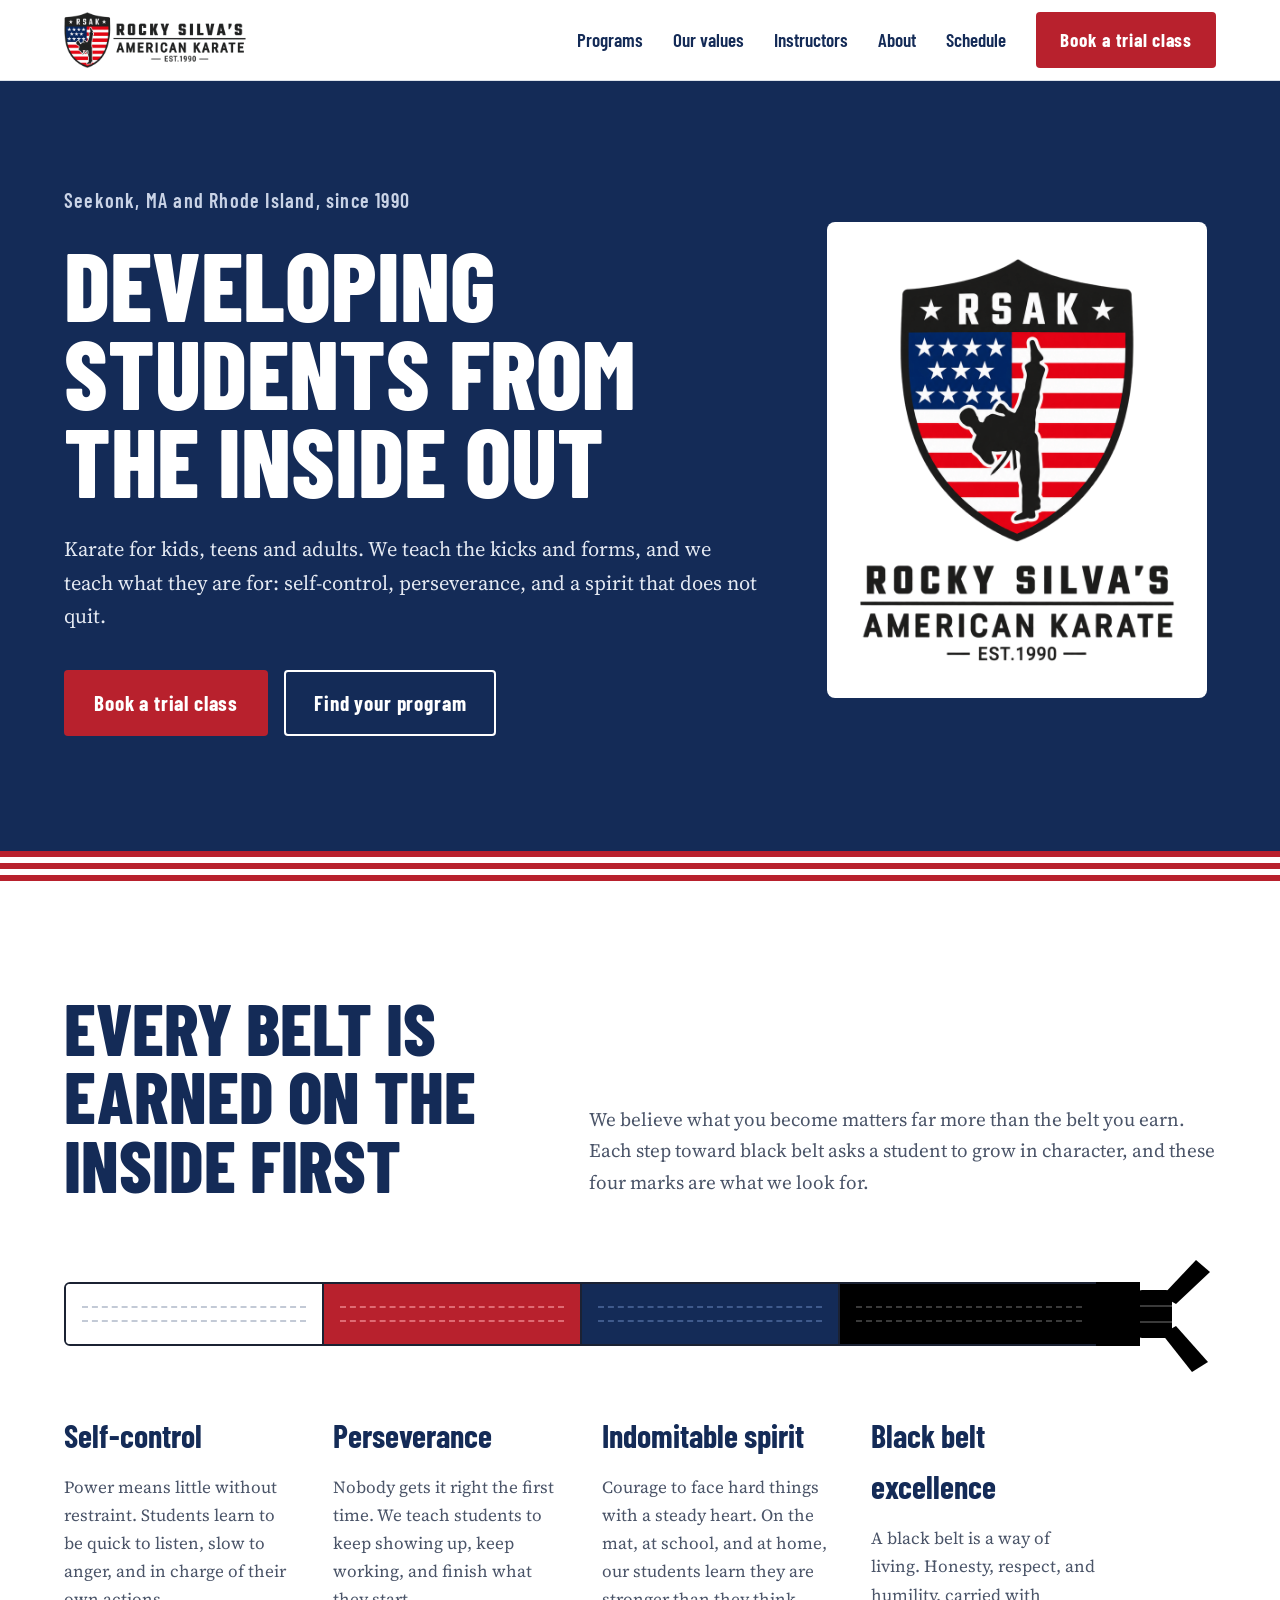
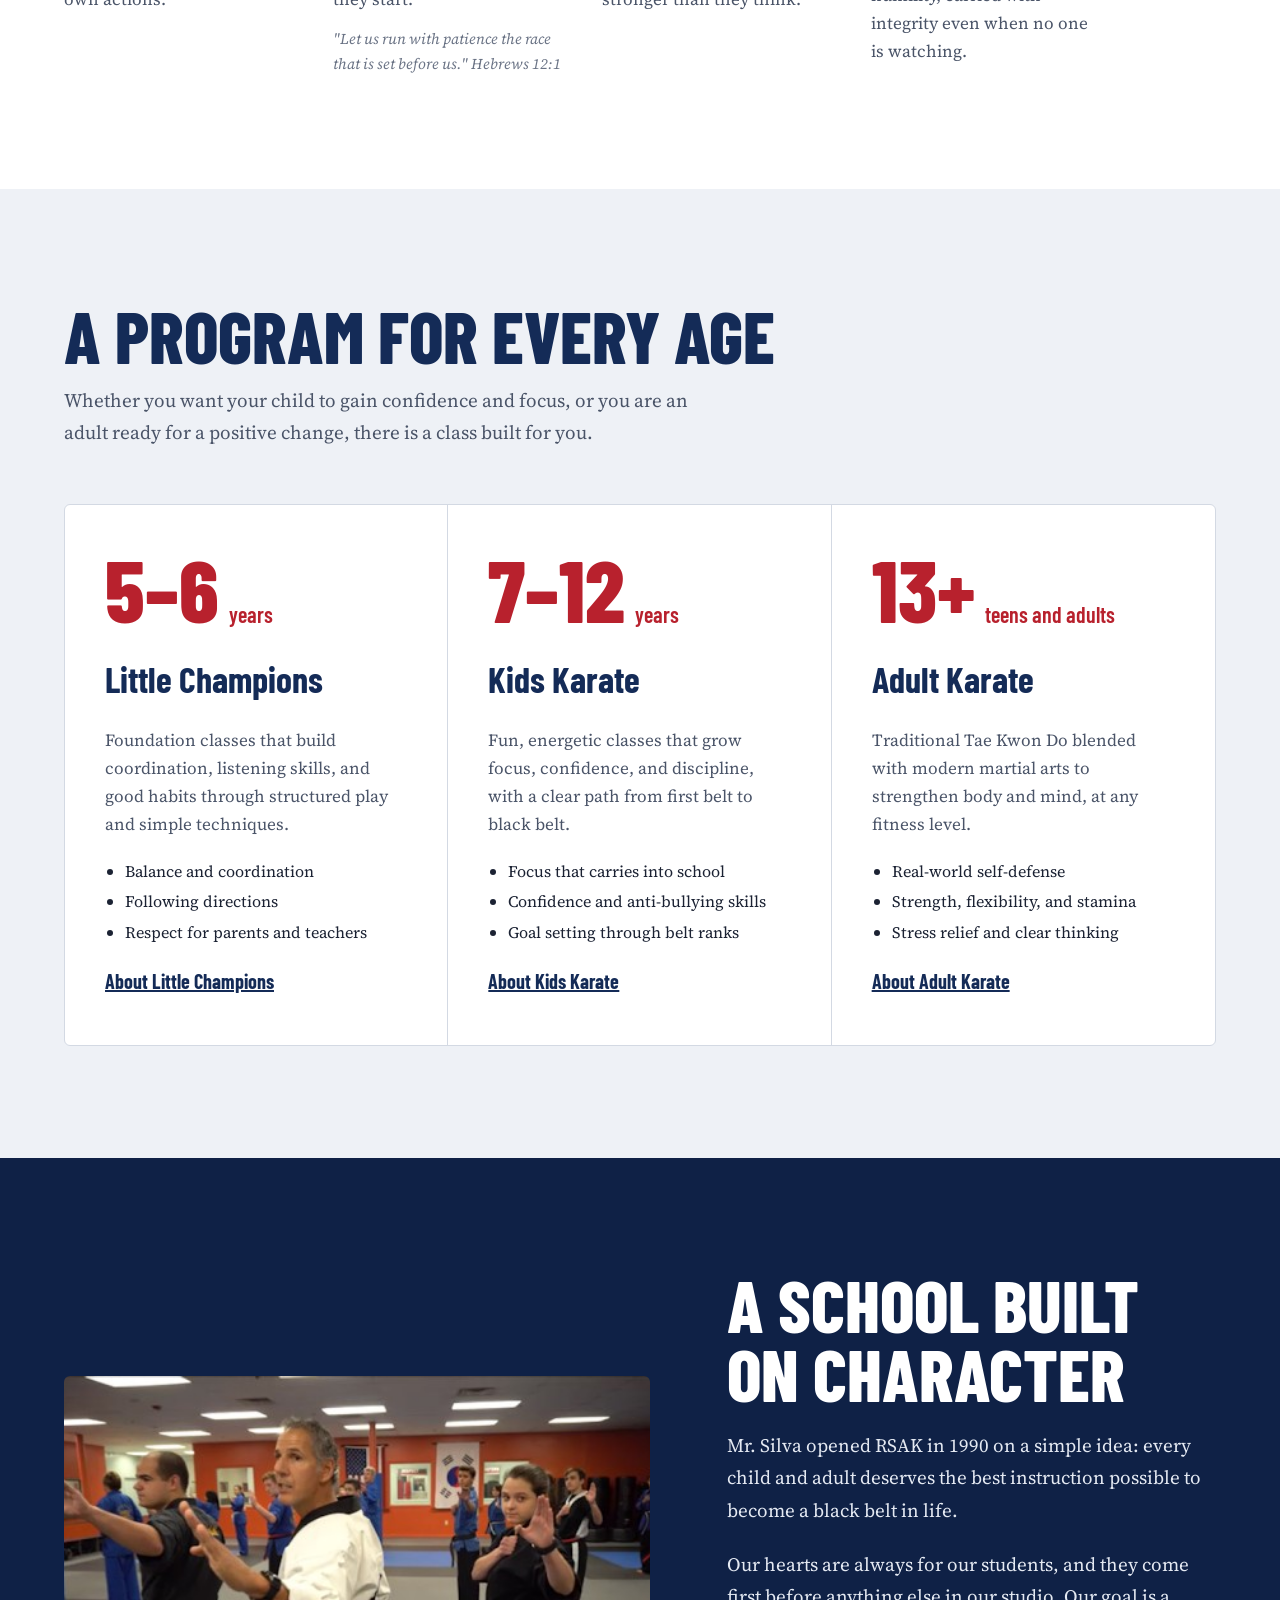
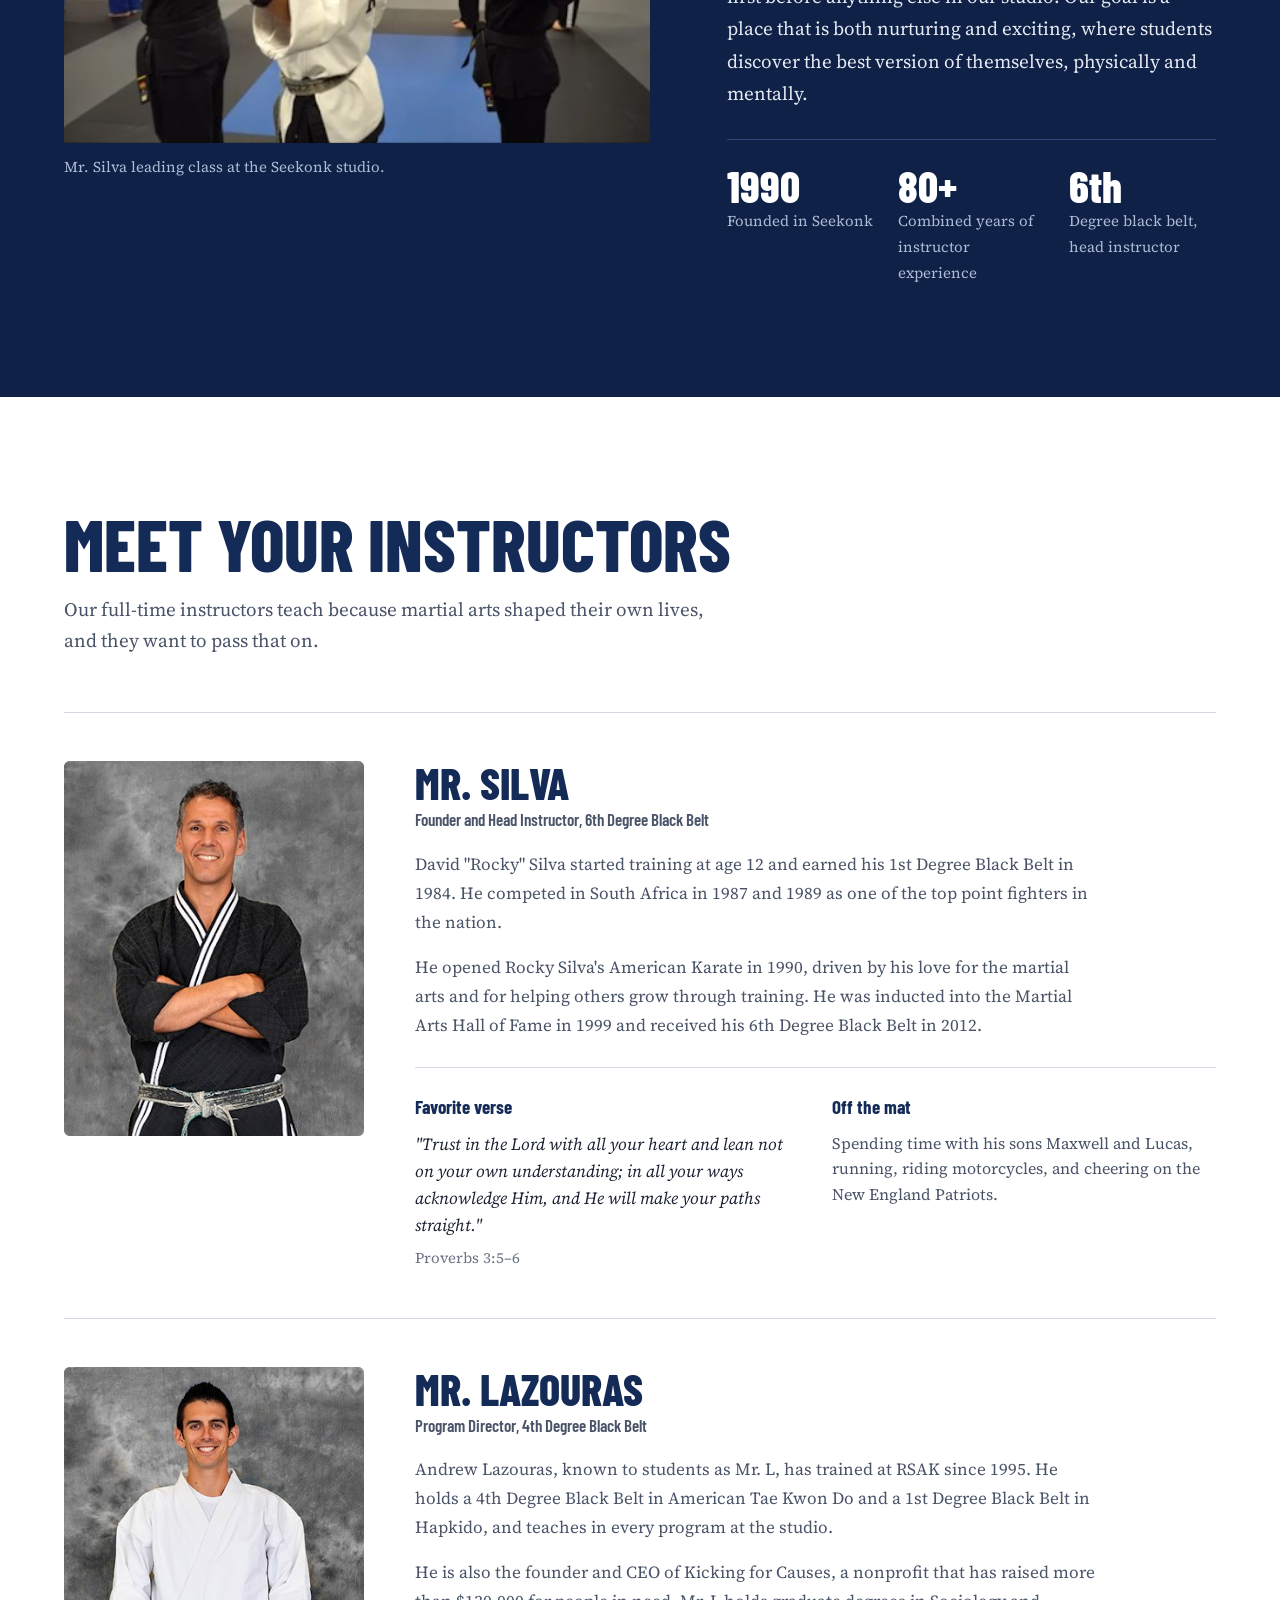
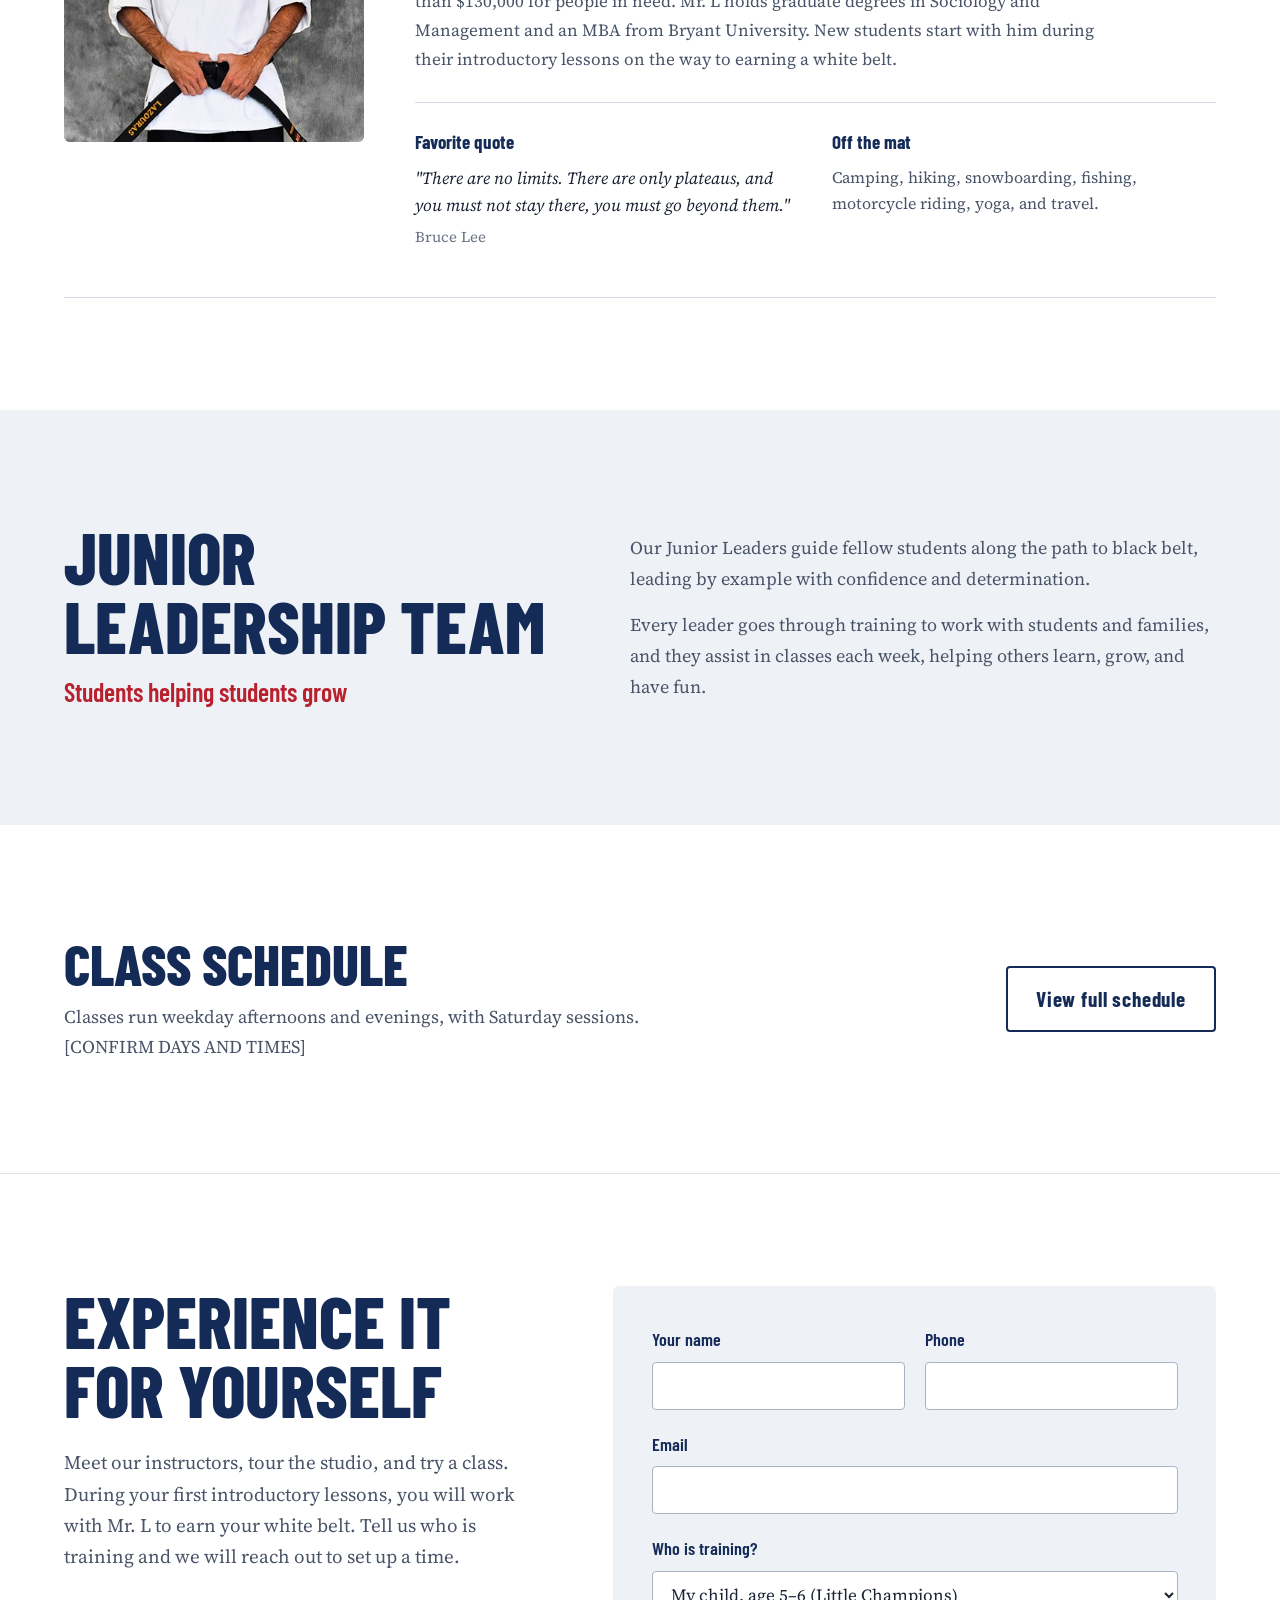
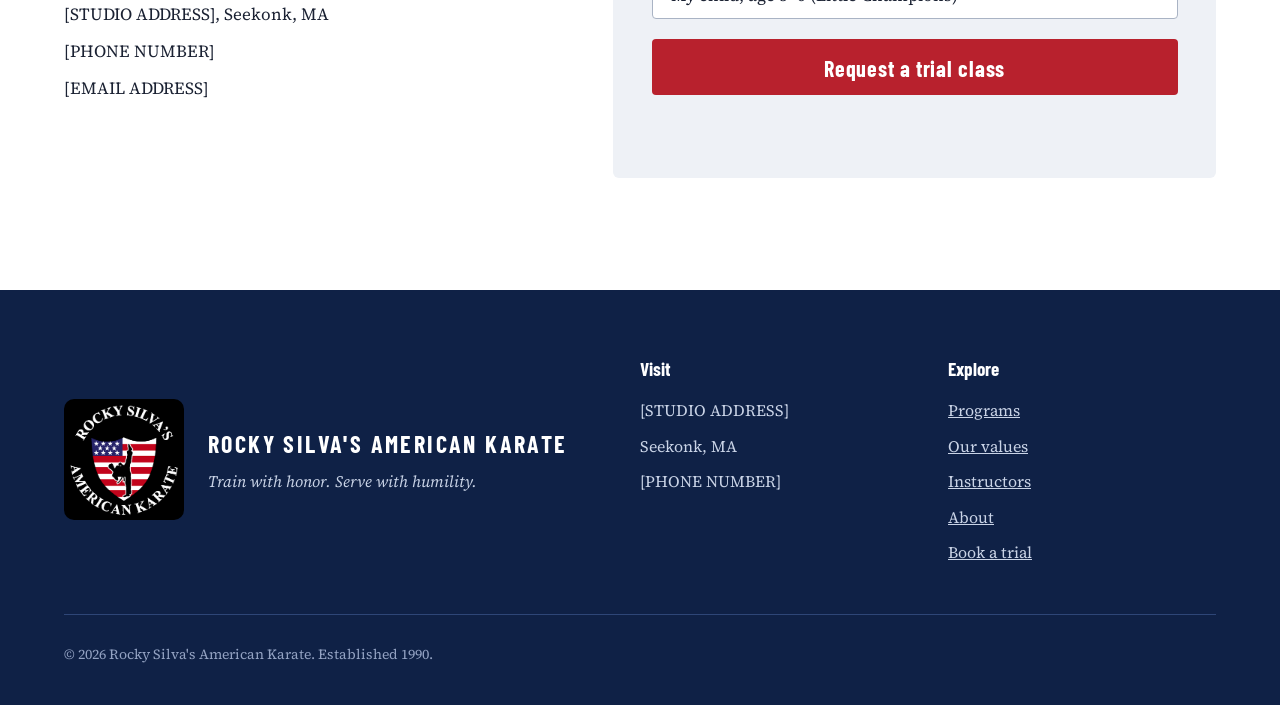
==== index.html @ 9f8f19c0 "Rename index (71).html to index.html" ====
<!doctype html>
<html lang="en">
<head>
  <meta charset="utf-8">
  <meta name="viewport" content="width=device-width, initial-scale=1">
  <title>Rocky Silva's American Karate | Seekonk, MA</title>
  <meta name="description" content="Karate for kids, teens and adults in Seekonk, MA and Rhode Island since 1990. Building self-control, perseverance and indomitable spirit.">
  <link rel="icon" href="assets/favicon.png">
  <link rel="preconnect" href="https://fonts.googleapis.com">
  <link rel="preconnect" href="https://fonts.gstatic.com" crossorigin>
  <link href="https://fonts.googleapis.com/css2?family=Barlow+Condensed:wght@500;600;700;800&family=Source+Serif+4:ital,opsz,wght@0,8..60,400;0,8..60,600;1,8..60,400&display=swap" rel="stylesheet">
  <link rel="stylesheet" href="css/styles.css">
</head>
<body>

  <!-- ===== Header (copy this block onto every new page) ===== -->
  <header class="site-header">
    <div class="container">
      <a href="index.html" class="brand" aria-label="Rocky Silva's American Karate home">
        <img src="assets/logo-horizontal.png" alt="Rocky Silva's American Karate, established 1990">
      </a>
      <button class="nav-toggle" aria-label="Open menu" aria-expanded="false" aria-controls="site-nav">
        <svg width="28" height="28" viewBox="0 0 24 24" fill="none" stroke="currentColor" stroke-width="2" stroke-linecap="round"><path d="M3 6h18M3 12h18M3 18h18"/></svg>
      </button>
      <nav class="nav" id="site-nav">
        <a href="#programs">Programs</a>
        <a href="#values">Our values</a>
        <a href="#instructors">Instructors</a>
        <a href="#about">About</a>
        <a href="#schedule">Schedule</a>
        <a href="#trial" class="btn btn--red">Book a trial class</a>
      </nav>
    </div>
  </header>

  <main>

    <!-- ===== Hero ===== -->
    <section class="hero">
      <div class="container">
        <div>
          <p class="hero-kicker">Seekonk, MA and Rhode Island, since 1990</p>
          <h1>Developing students from the inside out</h1>
          <p class="lead">Karate for kids, teens and adults. We teach the kicks and forms, and we teach what they are for: self-control, perseverance, and a spirit that does not quit.</p>
          <div class="hero-actions">
            <a href="#trial" class="btn btn--red">Book a trial class</a>
            <a href="#programs" class="btn btn--outline-light">Find your program</a>
          </div>
        </div>
        <div class="hero-logo">
          <img src="assets/logo-stacked.png" alt="Rocky Silva's American Karate shield logo, established 1990">
        </div>
      </div>
      <div class="stripes" aria-hidden="true"><span></span><span></span><span></span><span></span><span></span></div>
    </section>

    <!-- ===== Values ===== -->
    <section id="values" class="section">
      <div class="container">
        <div class="split-head">
          <h2 class="headline">Every belt is earned on the inside first</h2>
          <p class="lead">We believe what you become matters far more than the belt you earn. Each step toward black belt asks a student to grow in character, and these four marks are what we look for.</p>
        </div>

        <div class="belt" aria-hidden="true">
          <div class="belt-band">
            <div class="belt-seg belt-seg--white"></div>
            <div class="belt-seg belt-seg--red"></div>
            <div class="belt-seg belt-seg--navy"></div>
            <div class="belt-seg belt-seg--black"></div>
          </div>
          <svg class="belt-knot" viewBox="0 0 120 120">
            <path d="M0 28 H44 V92 H0 Z" fill="#000"/>
            <rect x="40" y="36" width="36" height="48" rx="6" fill="#000"/>
            <path d="M66 80 L96 118 L112 108 L80 72 Z" fill="#000"/>
            <path d="M66 42 L100 6 L114 18 L80 50 Z" fill="#000"/>
            <path d="M44 52 H76 M44 68 H76" stroke="#3A3A3A" stroke-width="2"/>
          </svg>
        </div>

        <div class="values">
          <div class="value">
            <h3>Self-control</h3>
            <p>Power means little without restraint. Students learn to be quick to listen, slow to anger, and in charge of their own actions.</p>
          </div>
          <div class="value">
            <h3>Perseverance</h3>
            <p>Nobody gets it right the first time. We teach students to keep showing up, keep working, and finish what they start.</p>
            <p class="verse">"Let us run with patience the race that is set before us." Hebrews 12:1</p>
          </div>
          <div class="value">
            <h3>Indomitable spirit</h3>
            <p>Courage to face hard things with a steady heart. On the mat, at school, and at home, our students learn they are stronger than they think.</p>
          </div>
          <div class="value">
            <h3>Black belt excellence</h3>
            <p>A black belt is a way of living. Honesty, respect, and humility, carried with integrity even when no one is watching.</p>
          </div>
        </div>
      </div>
    </section>

    <!-- ===== Programs ===== -->
    <section id="programs" class="section section--mist">
      <div class="container">
        <div class="programs-head">
          <h2 class="headline">A program for every age</h2>
          <p class="lead">Whether you want your child to gain confidence and focus, or you are an adult ready for a positive change, there is a class built for you.</p>
        </div>

        <div class="programs">
          <article class="program">
            <div class="program-age"><strong>5–6</strong><span>years</span></div>
            <h3>Little Champions</h3>
            <p>Foundation classes that build coordination, listening skills, and good habits through structured play and simple techniques.</p>
            <ul>
              <li>Balance and coordination</li>
              <li>Following directions</li>
              <li>Respect for parents and teachers</li>
            </ul>
            <a href="#trial" class="more">About Little Champions</a>
          </article>

          <article class="program">
            <div class="program-age"><strong>7–12</strong><span>years</span></div>
            <h3>Kids Karate</h3>
            <p>Fun, energetic classes that grow focus, confidence, and discipline, with a clear path from first belt to black belt.</p>
            <ul>
              <li>Focus that carries into school</li>
              <li>Confidence and anti-bullying skills</li>
              <li>Goal setting through belt ranks</li>
            </ul>
            <a href="#trial" class="more">About Kids Karate</a>
          </article>

          <article class="program">
            <div class="program-age"><strong>13+</strong><span>teens and adults</span></div>
            <h3>Adult Karate</h3>
            <p>Traditional Tae Kwon Do blended with modern martial arts to strengthen body and mind, at any fitness level.</p>
            <ul>
              <li>Real-world self-defense</li>
              <li>Strength, flexibility, and stamina</li>
              <li>Stress relief and clear thinking</li>
            </ul>
            <a href="#trial" class="more">About Adult Karate</a>
          </article>
        </div>
      </div>
    </section>

    <!-- ===== About the school ===== -->
    <section id="about" class="section section--navy">
      <div class="container about">
        <figure class="about-photo" style="margin: 0">
          <img src="assets/class-training.jpg" alt="Mr. Silva leading students through a form on the training floor">
          <figcaption>Mr. Silva leading class at the Seekonk studio.</figcaption>
        </figure>
        <div class="about-copy">
          <h2 class="headline">A school built on character</h2>
          <p>Mr. Silva opened RSAK in 1990 on a simple idea: every child and adult deserves the best instruction possible to become a black belt in life.</p>
          <p>Our hearts are always for our students, and they come first before anything else in our studio. Our goal is a place that is both nurturing and exciting, where students discover the best version of themselves, physically and mentally.</p>
          <div class="facts">
            <div class="fact"><strong>1990</strong><span>Founded in Seekonk</span></div>
            <div class="fact"><strong>80+</strong><span>Combined years of instructor experience</span></div>
            <div class="fact"><strong>6th</strong><span>Degree black belt, head instructor</span></div>
          </div>
        </div>
      </div>
    </section>

    <!-- ===== Instructors ===== -->
    <section id="instructors" class="section">
      <div class="container">
        <div class="instructors-head">
          <h2 class="headline">Meet your instructors</h2>
          <p class="lead">Our full-time instructors teach because martial arts shaped their own lives, and they want to pass that on.</p>
        </div>

        <article class="instructor">
          <div class="instructor-photo">
            <img src="assets/mr-silva.jpg" alt="Mr. Silva in a black uniform, arms crossed, smiling">
          </div>
          <div class="instructor-bio">
            <h3 class="instructor-name">Mr. Silva</h3>
            <p class="instructor-role">Founder and Head Instructor, 6th Degree Black Belt</p>
            <p>David "Rocky" Silva started training at age 12 and earned his 1st Degree Black Belt in 1984. He competed in South Africa in 1987 and 1989 as one of the top point fighters in the nation.</p>
            <p>He opened Rocky Silva's American Karate in 1990, driven by his love for the martial arts and for helping others grow through training. He was inducted into the Martial Arts Hall of Fame in 1999 and received his 6th Degree Black Belt in 2012.</p>
            <div class="instructor-extra">
              <div>
                <h4>Favorite verse</h4>
                <blockquote>"Trust in the Lord with all your heart and lean not on your own understanding; in all your ways acknowledge Him, and He will make your paths straight."<cite>Proverbs 3:5–6</cite></blockquote>
              </div>
              <div>
                <h4>Off the mat</h4>
                <p>Spending time with his sons Maxwell and Lucas, running, riding motorcycles, and cheering on the New England Patriots.</p>
              </div>
            </div>
          </div>
        </article>

        <article class="instructor">
          <div class="instructor-photo">
            <img src="assets/mr-lazouras.jpg" alt="Mr. Lazouras in a white uniform holding his black belt, smiling">
          </div>
          <div class="instructor-bio">
            <h3 class="instructor-name">Mr. Lazouras</h3>
            <p class="instructor-role">Program Director, 4th Degree Black Belt</p>
            <p>Andrew Lazouras, known to students as Mr. L, has trained at RSAK since 1995. He holds a 4th Degree Black Belt in American Tae Kwon Do and a 1st Degree Black Belt in Hapkido, and teaches in every program at the studio.</p>
            <p>He is also the founder and CEO of Kicking for Causes, a nonprofit that has raised more than $130,000 for people in need. Mr. L holds graduate degrees in Sociology and Management and an MBA from Bryant University. New students start with him during their introductory lessons on the way to earning a white belt.</p>
            <div class="instructor-extra">
              <div>
                <h4>Favorite quote</h4>
                <blockquote>"There are no limits. There are only plateaus, and you must not stay there, you must go beyond them."<cite>Bruce Lee</cite></blockquote>
              </div>
              <div>
                <h4>Off the mat</h4>
                <p>Camping, hiking, snowboarding, fishing, motorcycle riding, yoga, and travel.</p>
              </div>
            </div>
          </div>
        </article>
      </div>
    </section>

    <!-- ===== Junior Leadership ===== -->
    <section class="section section--mist">
      <div class="container leaders">
        <div>
          <h2 class="headline">Junior Leadership Team</h2>
          <h3>Students helping students grow</h3>
        </div>
        <div>
          <p>Our Junior Leaders guide fellow students along the path to black belt, leading by example with confidence and determination.</p>
          <p style="margin-bottom: 0">Every leader goes through training to work with students and families, and they assist in classes each week, helping others learn, grow, and have fun.</p>
        </div>
      </div>
    </section>

    <!-- ===== Schedule strip ===== -->
    <section id="schedule" class="section section--bordered">
      <div class="container strip">
        <div>
          <h2 class="headline">Class schedule</h2>
          <p class="lead">Classes run weekday afternoons and evenings, with Saturday sessions. [CONFIRM DAYS AND TIMES]</p>
        </div>
        <a href="#schedule" class="btn btn--outline-dark">View full schedule</a>
      </div>
    </section>

    <!-- ===== Trial ===== -->
    <section id="trial" class="section">
      <div class="container trial">
        <div>
          <h2 class="headline">Experience it for yourself</h2>
          <p class="lead">Meet our instructors, tour the studio, and try a class. During your first introductory lessons, you will work with Mr. L to earn your white belt. Tell us who is training and we will reach out to set up a time.</p>
          <div class="contact-lines">
            <span>[STUDIO ADDRESS], Seekonk, MA</span>
            <span>[PHONE NUMBER]</span>
            <span>[EMAIL ADDRESS]</span>
          </div>
        </div>

        <form class="form" id="trial-form">
          <div class="field">
            <label for="t-name">Your name</label>
            <input id="t-name" name="name" type="text" autocomplete="name" required>
          </div>
          <div class="field">
            <label for="t-phone">Phone</label>
            <input id="t-phone" name="phone" type="tel" autocomplete="tel" required>
          </div>
          <div class="field field--full">
            <label for="t-email">Email</label>
            <input id="t-email" name="email" type="email" autocomplete="email" required>
          </div>
          <div class="field field--full">
            <label for="t-program">Who is training?</label>
            <select id="t-program" name="program">
              <option>My child, age 5–6 (Little Champions)</option>
              <option>My child, age 7–12 (Kids Karate)</option>
              <option>A teen or adult (Adult Karate)</option>
              <option>Our whole family</option>
            </select>
          </div>
          <button type="submit" class="btn btn--red">Request a trial class</button>
          <p class="form-note" id="form-note" role="status"></p>
        </form>
      </div>
    </section>

  </main>

  <!-- ===== Footer (copy this block onto every new page) ===== -->
  <footer class="site-footer">
    <div class="container">
      <div class="footer-top">
        <div class="footer-brand">
          <img src="assets/logo-round.png" alt="Rocky Silva's American Karate round logo">
          <div>
            <strong>ROCKY SILVA'S AMERICAN KARATE</strong>
            <em>Train with honor. Serve with humility.</em>
          </div>
        </div>
        <div class="footer-col">
          <h3>Visit</h3>
          <span>[STUDIO ADDRESS]</span>
          <span>Seekonk, MA</span>
          <span>[PHONE NUMBER]</span>
        </div>
        <div class="footer-col">
          <h3>Explore</h3>
          <a href="#programs">Programs</a>
          <a href="#values">Our values</a>
          <a href="#instructors">Instructors</a>
          <a href="#about">About</a>
          <a href="#trial">Book a trial</a>
        </div>
      </div>
      <p class="copyright">© <span id="year">2026</span> Rocky Silva's American Karate. Established 1990.</p>
    </div>
  </footer>

  <script src="js/main.js"></script>
</body>
</html>
---- css/styles.css ----
/* ===========================================
   Rocky Silva's American Karate - shared styles
   Every page links this file.
   =========================================== */

:root {
  --navy: #142B57;
  --navy-deep: #0F2146;
  --navy-line: #2E4677;
  --red: #B8212D;
  --red-dark: #971A24;
  --white: #FFFFFF;
  --mist: #EEF1F6;
  --ink: #1B2233;
  --slate: #4A5468;
  --muted: #6A7385;
  --soft: #C9D3E6;
  --border: #D3D9E3;

  --font-display: "Barlow Condensed", "Arial Narrow", sans-serif;
  --font-body: "Source Serif 4", Georgia, serif;

  --pad-x: clamp(20px, 5vw, 72px);
  --section-y: clamp(64px, 9vw, 112px);
  --max: 1320px;
}

* { box-sizing: border-box; }

html { scroll-behavior: smooth; scroll-padding-top: 90px; }
@media (prefers-reduced-motion: reduce) { html { scroll-behavior: auto; } }

body {
  margin: 0;
  font-family: var(--font-body);
  color: var(--ink);
  background: var(--white);
  line-height: 1.6;
}

img { max-width: 100%; display: block; }
a { color: var(--navy); }
a:hover { color: var(--red); }
:focus-visible { outline: 3px solid var(--red); outline-offset: 3px; }

.container { max-width: var(--max); margin: 0 auto; padding: 0 var(--pad-x); }
.section { padding: var(--section-y) 0; }
.section--mist { background: var(--mist); }
.section--navy { background: var(--navy-deep); color: var(--white); }
.section--bordered { border-bottom: 1px solid #DDE2EA; }

/* ---------- Type ---------- */
h1, h2, h3 { font-family: var(--font-display); margin: 0; }

.headline {
  font-weight: 800;
  font-size: clamp(44px, 6vw, 72px);
  line-height: 0.95;
  text-transform: uppercase;
  color: var(--navy);
}
.section--navy .headline { color: var(--white); }

.lead { font-size: clamp(17px, 1.5vw, 19px); line-height: 1.65; color: var(--slate); margin: 0; max-width: 34em; }
.section--navy .lead { color: #E4E9F2; }

/* ---------- Buttons ---------- */
.btn {
  display: inline-block;
  font-family: var(--font-display);
  font-size: 21px;
  font-weight: 700;
  letter-spacing: 0.04em;
  text-decoration: none;
  padding: 14px 28px;
  border-radius: 4px;
  border: 2px solid transparent;
  cursor: pointer;
  text-align: center;
}
.btn--red { background: var(--red); color: var(--white); }
.btn--red:hover { background: var(--red-dark); color: var(--white); }
.btn--outline-light { border-color: var(--white); color: var(--white); }
.btn--outline-light:hover { background: var(--white); color: var(--navy); }
.btn--outline-dark { border-color: var(--navy); color: var(--navy); }
.btn--outline-dark:hover { background: var(--navy); color: var(--white); }

/* ---------- Header / nav ---------- */
.site-header {
  position: sticky;
  top: 0;
  z-index: 50;
  background: var(--white);
  border-bottom: 1px solid #DDE2EA;
}
.site-header .container {
  display: flex;
  align-items: center;
  justify-content: space-between;
  padding-top: 12px;
  padding-bottom: 12px;
}
.brand { display: block; }
.brand img { height: 56px; width: auto; }

.nav { display: flex; align-items: center; gap: 30px; }
.nav a:not(.btn) {
  font-family: var(--font-display);
  font-size: 19px;
  font-weight: 600;
  text-decoration: none;
  color: var(--navy);
}
.nav a:not(.btn):hover { color: var(--red); }
.nav a[aria-current="page"] { color: var(--red); }
.nav .btn { font-size: 19px; padding: 11px 22px; }

.nav-toggle {
  display: none;
  background: none;
  border: 0;
  width: 48px;
  height: 48px;
  cursor: pointer;
  color: var(--navy);
}

@media (max-width: 1000px) {
  .brand img { height: 46px; }
  .nav-toggle { display: inline-flex; align-items: center; justify-content: center; }
  .nav {
    display: none;
    position: absolute;
    top: 100%;
    left: 0;
    right: 0;
    flex-direction: column;
    align-items: stretch;
    gap: 0;
    background: var(--white);
    border-bottom: 1px solid #DDE2EA;
    padding: 8px var(--pad-x) 20px;
  }
  .nav.is-open { display: flex; }
  .nav a:not(.btn) { padding: 12px 0; border-bottom: 1px solid var(--mist); }
  .nav .btn { margin-top: 14px; }
}

/* ---------- Hero ---------- */
.hero { background: var(--navy); color: var(--white); }
.hero .container {
  display: grid;
  grid-template-columns: 7fr 4fr;
  gap: 56px;
  align-items: center;
  padding-top: clamp(64px, 8vw, 104px);
  padding-bottom: clamp(72px, 9vw, 120px);
}
.hero-kicker {
  margin: 0 0 24px;
  font-family: var(--font-display);
  font-size: 20px;
  font-weight: 600;
  letter-spacing: 0.06em;
  color: var(--soft);
}
.hero h1 {
  font-weight: 800;
  font-size: clamp(56px, 7.5vw, 104px);
  line-height: 0.92;
  text-transform: uppercase;
  margin-bottom: 28px;
}
.hero .lead { color: #E4E9F2; font-size: clamp(18px, 1.6vw, 21px); }
.hero-actions { display: flex; flex-wrap: wrap; gap: 16px; margin-top: 36px; }

.hero-logo {
  background: var(--white);
  border-radius: 8px;
  padding: 36px 32px;
  justify-self: center;
  width: min(380px, 100%);
}

.stripes { display: flex; flex-direction: column; }
.stripes span { height: 6px; background: var(--red); }
.stripes span:nth-child(even) { background: var(--white); }

@media (max-width: 900px) {
  .hero .container { grid-template-columns: 1fr; }
  .hero-logo { order: -1; width: 220px; padding: 20px; }
}

/* ---------- Values / belt ---------- */
.split-head {
  display: flex;
  justify-content: space-between;
  align-items: flex-end;
  gap: 48px;
  margin-bottom: 56px;
}
.split-head .headline { max-width: 9em; }
@media (max-width: 900px) { .split-head { flex-direction: column; align-items: flex-start; gap: 20px; } }

.belt { display: flex; align-items: center; }
.belt-band {
  flex: 1;
  display: grid;
  grid-template-columns: repeat(4, 1fr);
  height: 64px;
  border: 2px solid var(--ink);
  border-radius: 6px 0 0 6px;
  overflow: hidden;
}
.belt-seg {
  display: flex;
  flex-direction: column;
  justify-content: center;
  gap: 12px;
  padding: 0 16px;
  border-right: 2px solid var(--ink);
}
.belt-seg:last-child { border-right: 0; }
.belt-seg::before, .belt-seg::after { content: ""; border-top: 2px dashed var(--stitch); }
.belt-seg--white { background: var(--white); --stitch: #C3CAD6; }
.belt-seg--red { background: var(--red); --stitch: #DE6B73; }
.belt-seg--navy { background: var(--navy); --stitch: #3F5A8C; }
.belt-seg--black { background: #000; --stitch: #3A3A3A; }
.belt-knot { width: 120px; height: 120px; flex-shrink: 0; margin-left: -4px; }

.values {
  display: grid;
  grid-template-columns: repeat(4, 1fr);
  gap: 40px;
  padding-right: 116px;
  margin-top: 36px;
}
.value h3 { font-weight: 700; font-size: 32px; color: var(--navy); margin-bottom: 12px; }
.value p { margin: 0; font-size: 17px; line-height: 1.65; color: var(--slate); }
.value .verse { margin-top: 14px; font-size: 15px; font-style: italic; color: var(--muted); }

@media (max-width: 900px) {
  .belt { display: none; }
  .values { grid-template-columns: 1fr 1fr; padding-right: 0; margin-top: 0; }
  .value { padding-top: 16px; border-top: 8px solid var(--belt); }
  .value:nth-child(1) { --belt: #C3CAD6; }
  .value:nth-child(2) { --belt: var(--red); }
  .value:nth-child(3) { --belt: var(--navy); }
  .value:nth-child(4) { --belt: #000; }
}
@media (max-width: 560px) { .values { grid-template-columns: 1fr; } }

/* ---------- Programs ---------- */
.programs-head .lead { margin: 16px 0 56px; }
.programs {
  display: grid;
  grid-template-columns: repeat(3, 1fr);
  background: var(--white);
  border: 1px solid var(--border);
  border-radius: 6px;
}
.program {
  display: flex;
  flex-direction: column;
  gap: 18px;
  padding: 44px 40px 48px;
  border-right: 1px solid var(--border);
}
.program:last-child { border-right: 0; }
.program-age {
  display: flex;
  align-items: baseline;
  gap: 10px;
  color: var(--red);
  font-family: var(--font-display);
}
.program-age strong { font-size: 88px; font-weight: 800; line-height: 0.9; }
.program-age span { font-size: 22px; font-weight: 600; }
.program h3 { font-weight: 700; font-size: 36px; color: var(--navy); }
.program p { margin: 0; font-size: 17px; line-height: 1.65; color: var(--slate); }
.program ul { margin: 0; padding-left: 20px; font-size: 16px; line-height: 1.9; }
.program .more { margin-top: auto; font-family: var(--font-display); font-size: 20px; font-weight: 700; }

@media (max-width: 900px) {
  .programs { grid-template-columns: 1fr; }
  .program { border-right: 0; border-bottom: 1px solid var(--border); padding: 36px 28px; }
  .program:last-child { border-bottom: 0; }
}

/* ---------- About (school) ---------- */
.about { display: grid; grid-template-columns: 6fr 5fr; gap: clamp(32px, 6vw, 88px); align-items: center; }
.about-photo { border-radius: 6px; overflow: hidden; }
.about-photo img { width: 100%; aspect-ratio: 16 / 10; object-fit: cover; }
.about-photo figcaption { font-size: 15px; color: #AEBBD6; padding-top: 12px; }
.about-copy { display: flex; flex-direction: column; gap: 22px; }
.about-copy p { margin: 0; font-size: 19px; line-height: 1.7; color: #E4E9F2; }

.facts {
  display: grid;
  grid-template-columns: repeat(3, 1fr);
  gap: 24px;
  border-top: 1px solid var(--navy-line);
  padding-top: 24px;
  margin-top: 8px;
}
.fact strong { display: block; font-family: var(--font-display); font-size: 44px; font-weight: 800; line-height: 1; color: var(--white); }
.fact span { font-size: 15px; color: #AEBBD6; }

@media (max-width: 900px) { .about { grid-template-columns: 1fr; } }

/* ---------- Instructors ---------- */
.instructors-head { margin-bottom: 56px; }
.instructors-head .lead { margin-top: 16px; }

.instructor {
  display: grid;
  grid-template-columns: 300px 1fr;
  gap: clamp(28px, 4vw, 56px);
  align-items: start;
  padding: 48px 0;
  border-top: 1px solid var(--border);
}
.instructor:last-child { border-bottom: 1px solid var(--border); }
.instructor-photo { border-radius: 6px; overflow: hidden; background: #8A8F98; }
.instructor-photo img { width: 100%; aspect-ratio: 4 / 5; object-fit: cover; object-position: top; }

.instructor-name { font-size: 44px; font-weight: 800; text-transform: uppercase; color: var(--navy); line-height: 1; }
.instructor-role { margin: 8px 0 20px; font-family: var(--font-display); font-size: 22px; font-weight: 600; color: var(--red); }
.instructor-bio p { margin: 0 0 16px; font-size: 17px; line-height: 1.7; color: var(--slate); max-width: 40em; }

.instructor-extra {
  display: grid;
  grid-template-columns: 1fr 1fr;
  gap: 32px;
  margin-top: 28px;
  padding-top: 24px;
  border-top: 1px solid var(--border);
}
.instructor-extra h4 { margin: 0 0 8px; font-family: var(--font-display); font-size: 19px; font-weight: 700; color: var(--navy); }
.instructor-extra blockquote { margin: 0; font-size: 17px; line-height: 1.6; font-style: italic; color: var(--ink); }
.instructor-extra cite { display: block; margin-top: 6px; font-size: 15px; font-style: normal; color: var(--muted); }
.instructor-extra p { margin: 0; font-size: 16px; line-height: 1.6; color: var(--slate); }

@media (max-width: 900px) {
  .instructor { grid-template-columns: 1fr; }
  .instructor-photo { max-width: 300px; }
  .instructor-extra { grid-template-columns: 1fr; }
}

/* ---------- Junior leadership band ---------- */
.leaders {
  display: grid;
  grid-template-columns: 5fr 6fr;
  gap: clamp(32px, 6vw, 88px);
  align-items: center;
}
.leaders h3 { margin-top: 12px; font-size: 26px; font-weight: 600; color: var(--red); }
.leaders p { margin: 0 0 16px; font-size: 18px; line-height: 1.7; color: var(--slate); }
@media (max-width: 900px) { .leaders { grid-template-columns: 1fr; } }

/* ---------- Schedule strip ---------- */
.strip { display: flex; justify-content: space-between; align-items: center; gap: 32px; flex-wrap: wrap; }
.strip .headline { font-size: clamp(40px, 5vw, 56px); margin-bottom: 12px; }
.strip .lead { font-size: 18px; }

/* ---------- Trial form ---------- */
.trial { display: grid; grid-template-columns: 5fr 6fr; gap: clamp(32px, 6vw, 96px); align-items: start; }
.trial .lead { margin: 24px 0 28px; }
.contact-lines { display: flex; flex-direction: column; gap: 10px; font-size: 17px; }

.form {
  display: grid;
  grid-template-columns: 1fr 1fr;
  gap: 20px;
  padding: clamp(24px, 3vw, 40px);
  background: var(--mist);
  border-radius: 6px;
}
.field { display: flex; flex-direction: column; gap: 8px; }
.field--full { grid-column: 1 / -1; }
.field label { font-family: var(--font-display); font-size: 18px; font-weight: 600; color: var(--navy); }
.field input,
.field select {
  height: 48px;
  padding: 0 14px;
  border: 1px solid #A9B3C4;
  border-radius: 4px;
  font-size: 17px;
  font-family: var(--font-body);
  background: var(--white);
  color: var(--ink);
}
.form .btn { grid-column: 1 / -1; height: 56px; font-size: 22px; }
.form-note { grid-column: 1 / -1; margin: 0; font-size: 16px; color: var(--navy); min-height: 1.5em; }

@media (max-width: 900px) { .trial { grid-template-columns: 1fr; } }
@media (max-width: 560px) { .form { grid-template-columns: 1fr; } }

/* ---------- Footer ---------- */
.site-footer { background: var(--navy-deep); color: var(--soft); padding: 64px 0 40px; }
.footer-top {
  display: grid;
  grid-template-columns: 2fr 1fr 1fr;
  gap: 40px;
  padding-bottom: 48px;
  border-bottom: 1px solid var(--navy-line);
}
.footer-brand { display: flex; align-items: center; gap: 24px; }
.footer-brand img { width: 120px; height: auto; border-radius: 10px; flex-shrink: 0; }
.footer-brand strong {
  display: block;
  font-family: var(--font-display);
  font-size: 24px;
  font-weight: 700;
  letter-spacing: 0.1em;
  color: var(--white);
  margin-bottom: 6px;
}
.footer-brand em { font-size: 16px; }
.footer-col { display: flex; flex-direction: column; gap: 10px; font-size: 16px; }
.footer-col h3 { font-size: 19px; font-weight: 700; color: var(--white); margin-bottom: 4px; }
.footer-col a { color: var(--soft); }
.footer-col a:hover { color: var(--white); }
.copyright { margin: 28px 0 0; font-size: 14px; color: #93A2C2; }

@media (max-width: 900px) { .footer-top { grid-template-columns: 1fr; } }
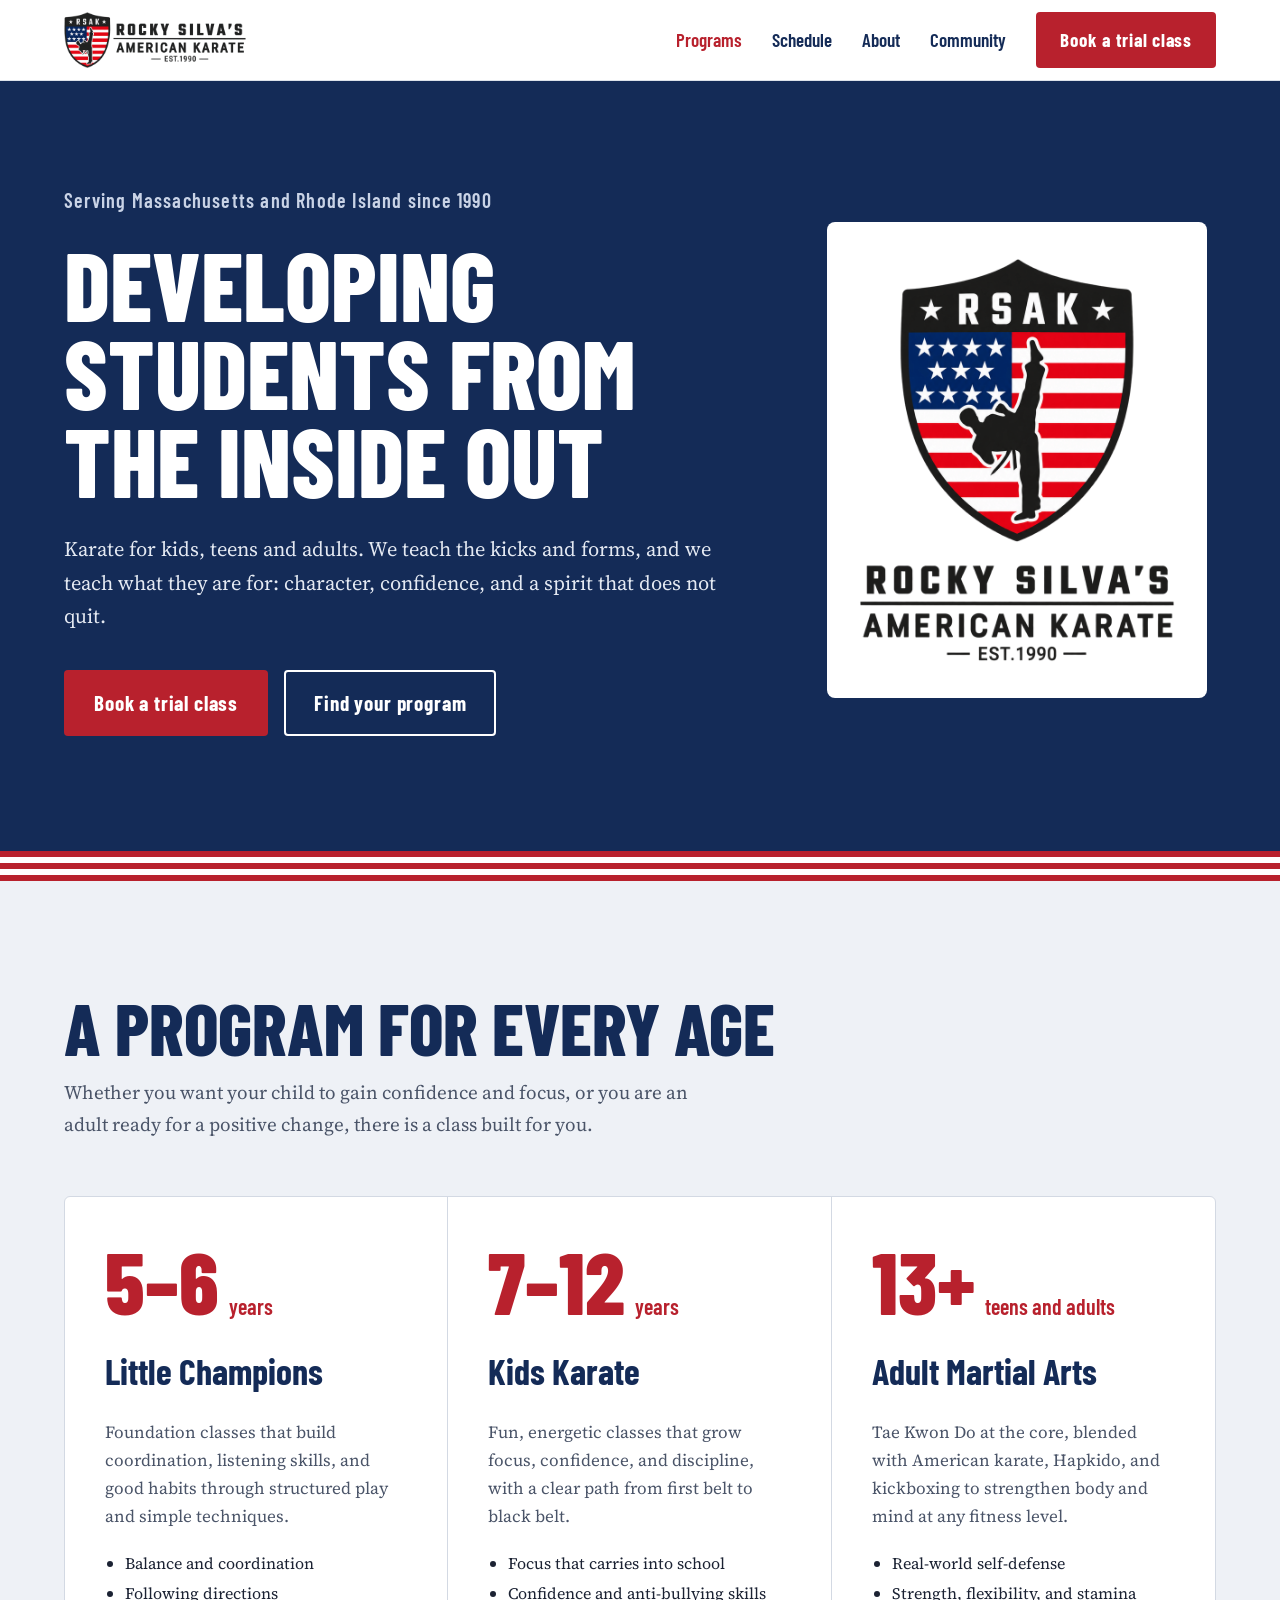
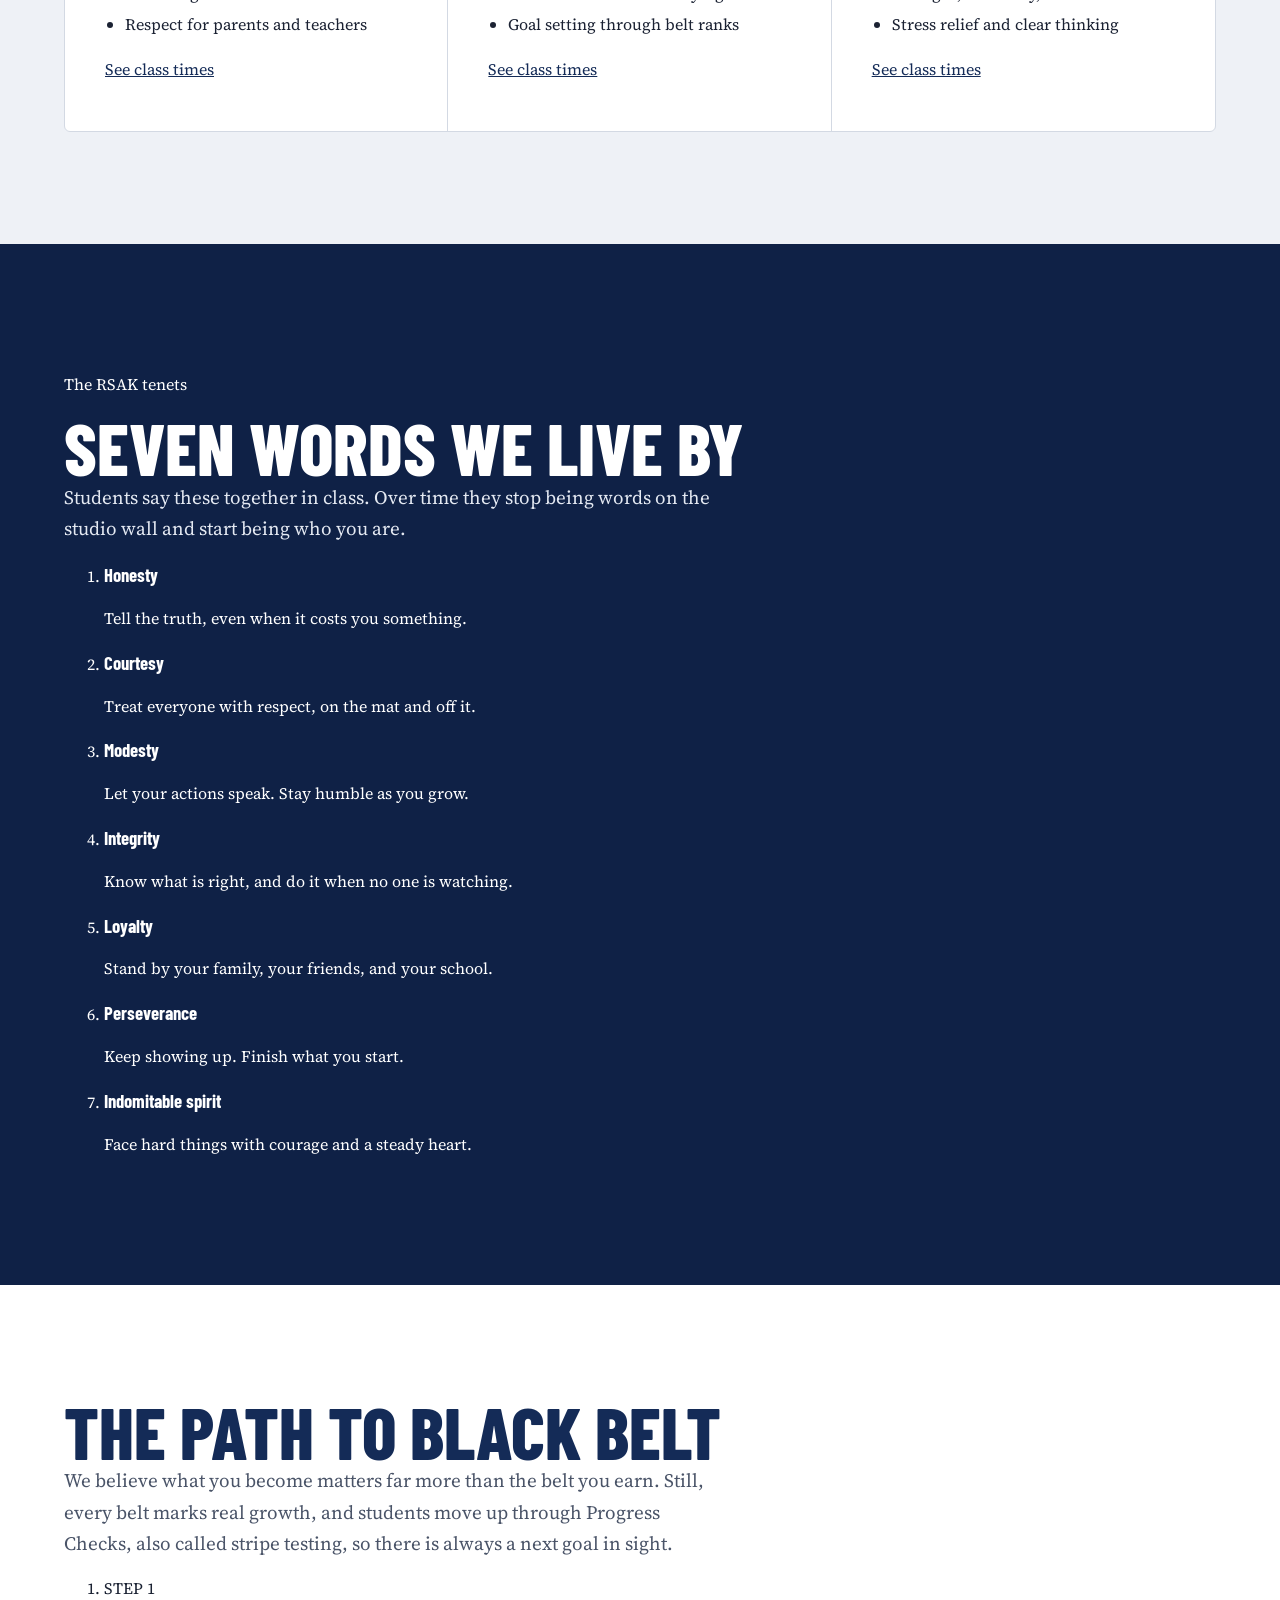
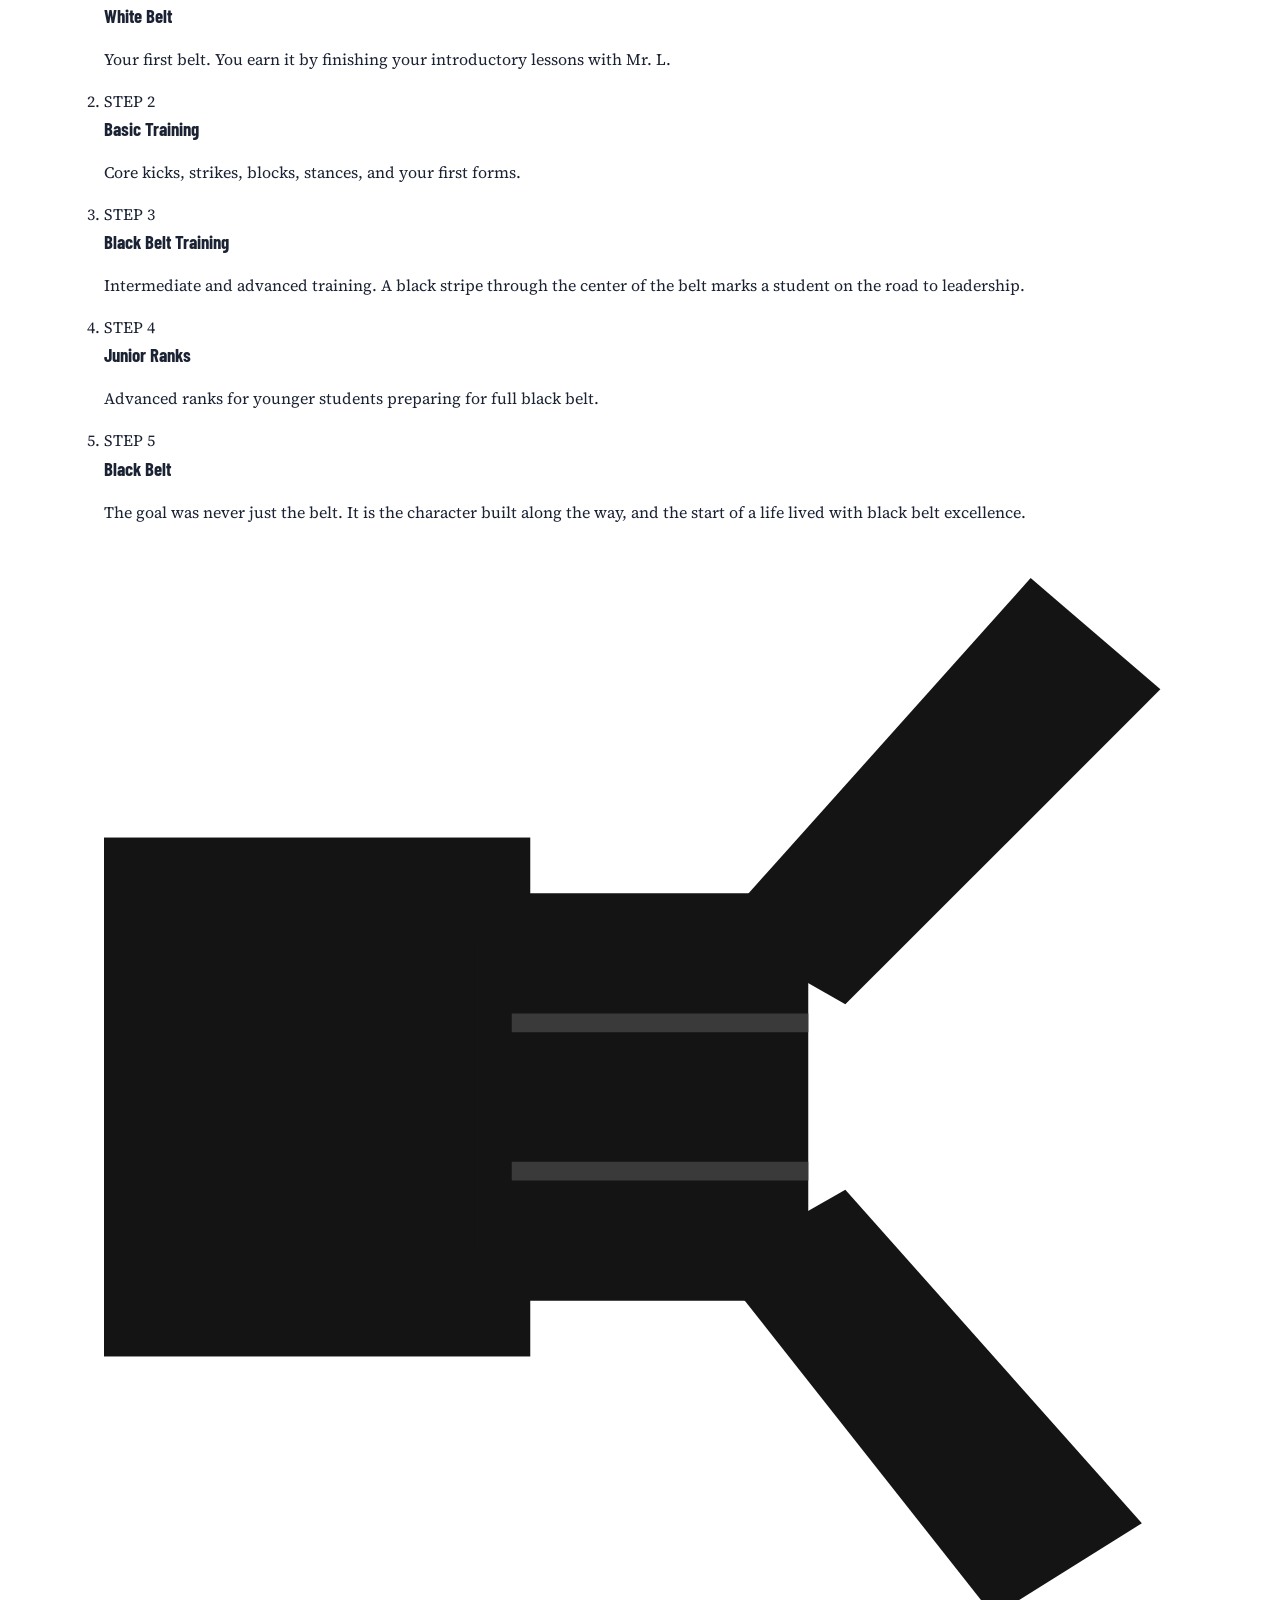
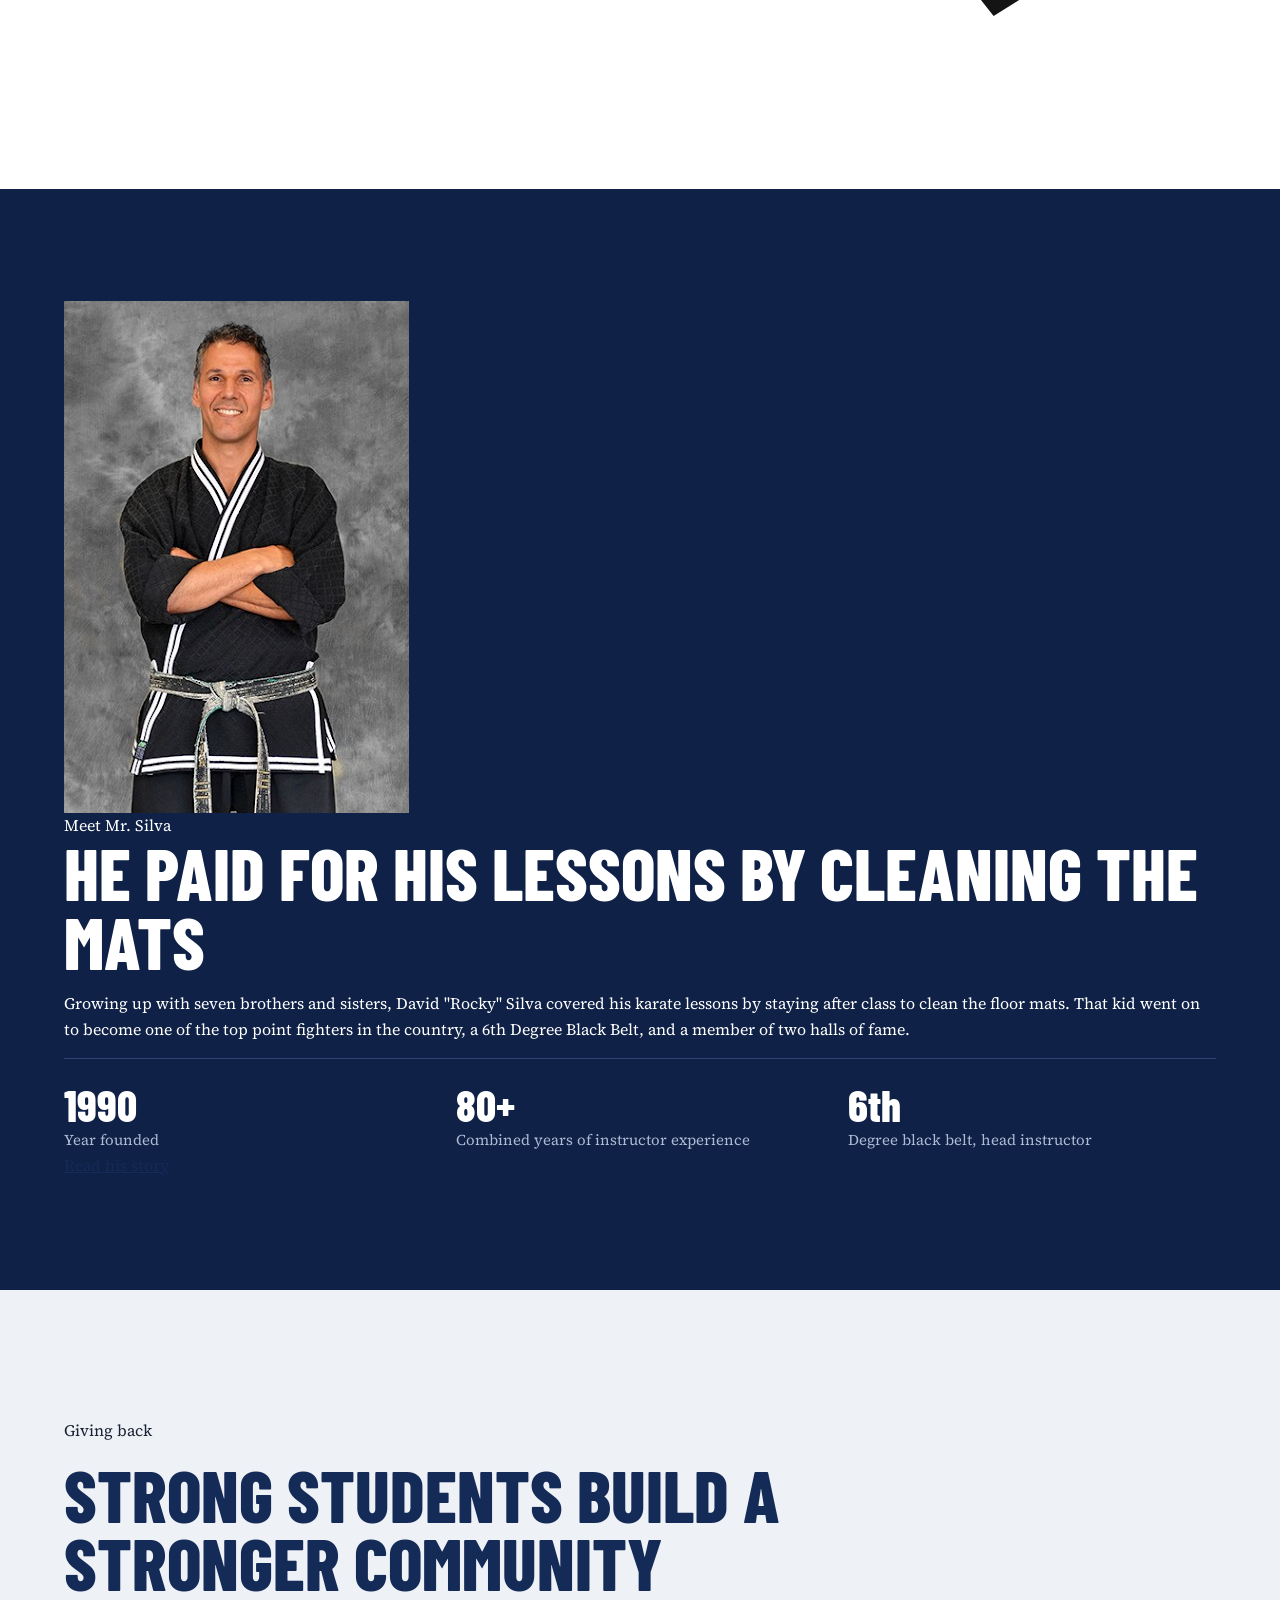
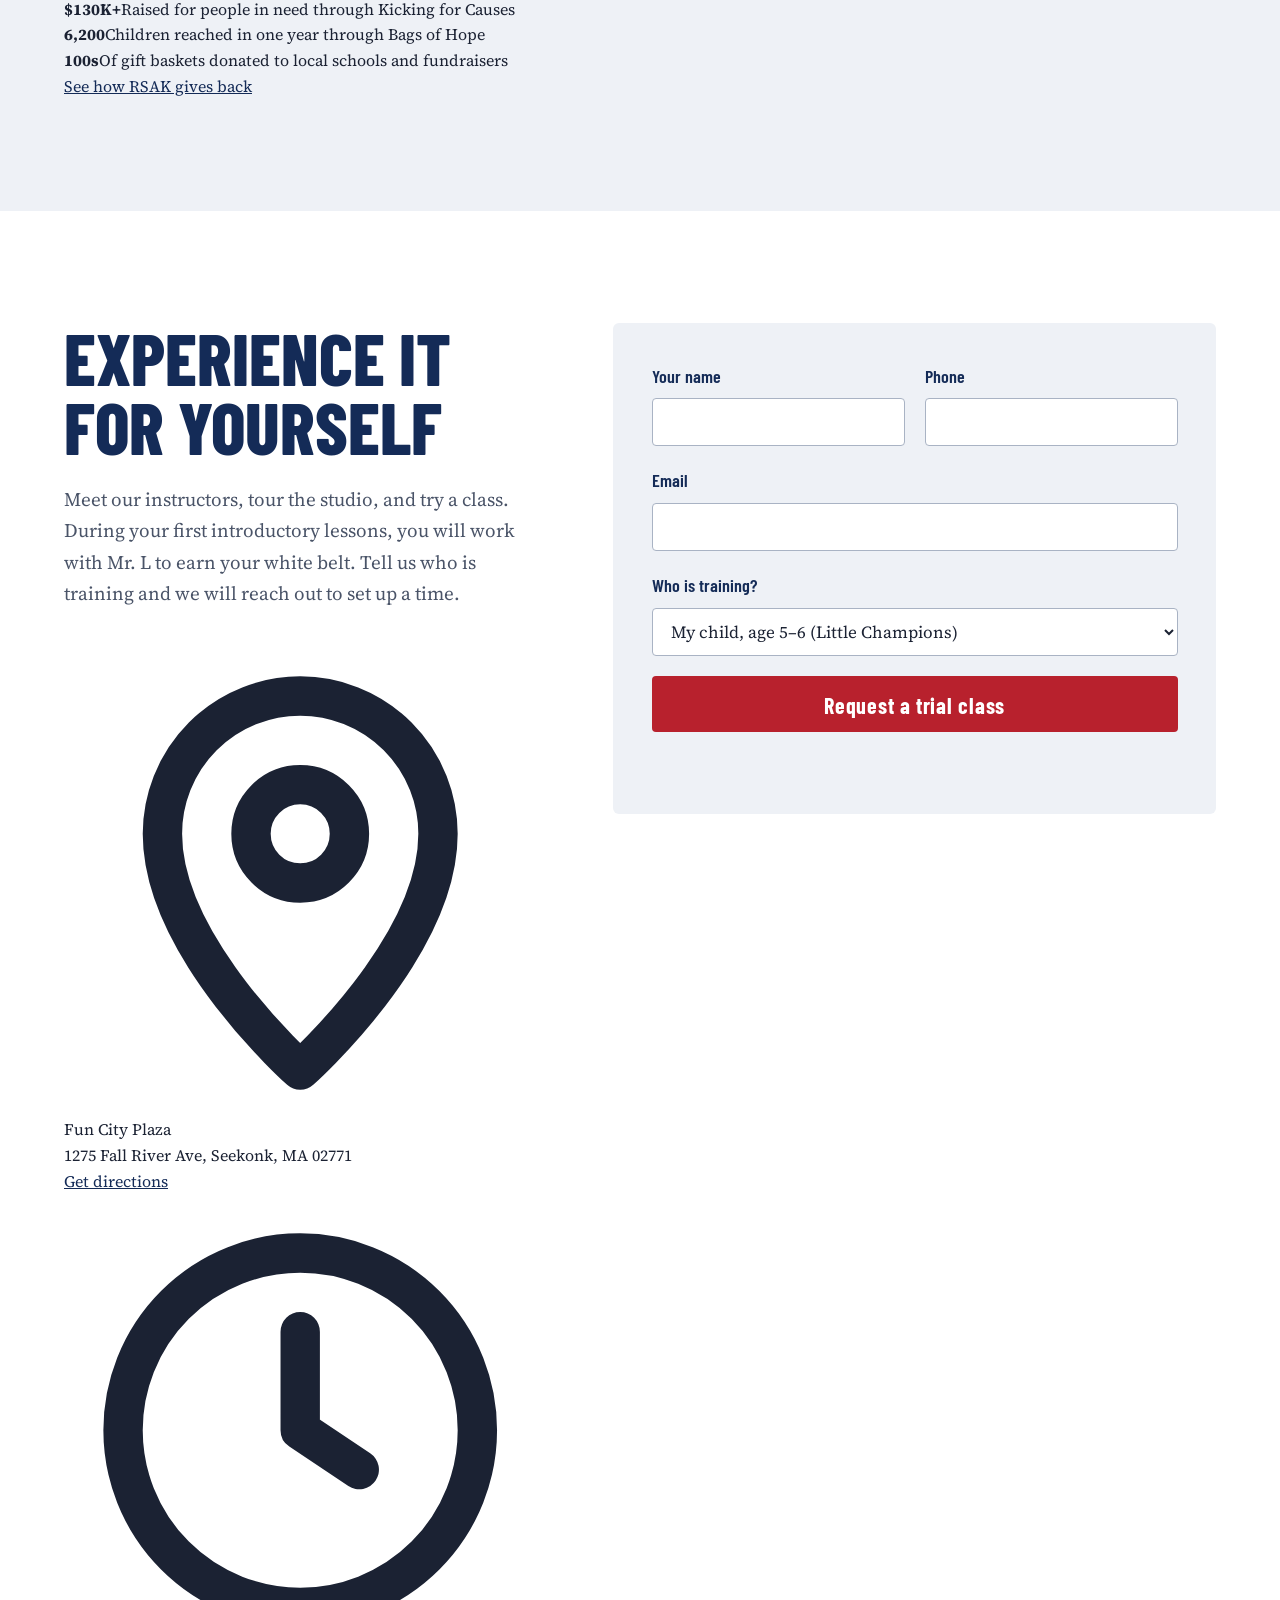
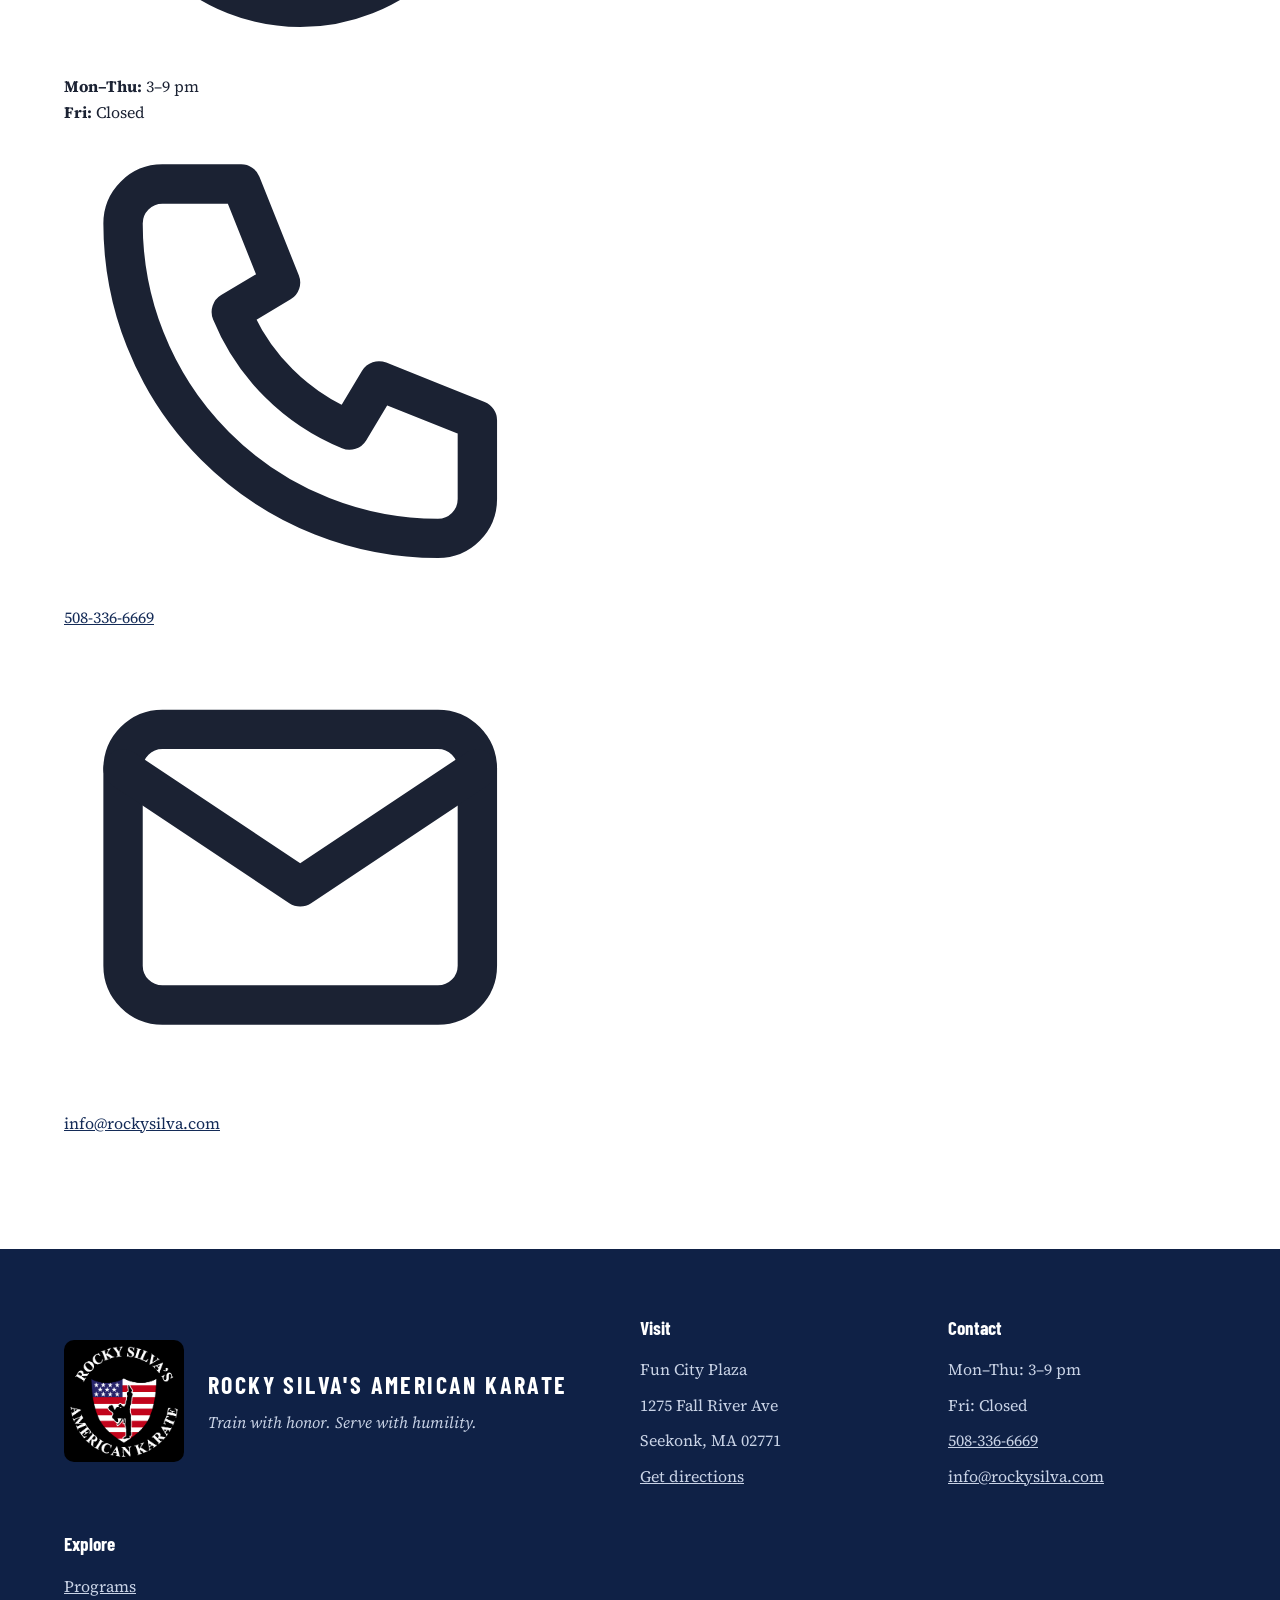
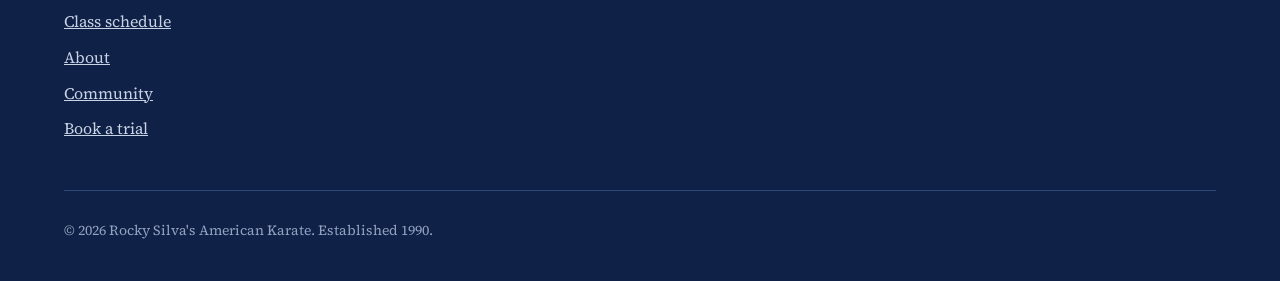
==== commit 8bf775ae: "Update index.html" ====
--- a/index.html
+++ b/index.html
@@ -4,7 +4,7 @@
   <meta charset="utf-8">
   <meta name="viewport" content="width=device-width, initial-scale=1">
   <title>Rocky Silva's American Karate | Seekonk, MA</title>
-  <meta name="description" content="Karate for kids, teens and adults in Seekonk, MA and Rhode Island since 1990. Building self-control, perseverance and indomitable spirit.">
+  <meta name="description" content="Karate and martial arts for kids, teens and adults in Seekonk, MA since 1990. Honesty, courtesy, modesty, integrity, loyalty, perseverance and indomitable spirit.">
   <link rel="icon" href="assets/favicon.png">
   <link rel="preconnect" href="https://fonts.googleapis.com">
   <link rel="preconnect" href="https://fonts.gstatic.com" crossorigin>
@@ -13,7 +13,7 @@
 </head>
 <body>
 
-  <!-- ===== Header (copy this block onto every new page) ===== -->
+  <!-- ===== Header (same on every page) ===== -->
   <header class="site-header">
     <div class="container">
       <a href="index.html" class="brand" aria-label="Rocky Silva's American Karate home">
@@ -23,12 +23,11 @@
         <svg width="28" height="28" viewBox="0 0 24 24" fill="none" stroke="currentColor" stroke-width="2" stroke-linecap="round"><path d="M3 6h18M3 12h18M3 18h18"/></svg>
       </button>
       <nav class="nav" id="site-nav">
-        <a href="#programs">Programs</a>
-        <a href="#values">Our values</a>
-        <a href="#instructors">Instructors</a>
-        <a href="#about">About</a>
-        <a href="#schedule">Schedule</a>
-        <a href="#trial" class="btn btn--red">Book a trial class</a>
+        <a href="index.html#programs" aria-current="page">Programs</a>
+        <a href="schedule.html">Schedule</a>
+        <a href="about.html">About</a>
+        <a href="community.html">Community</a>
+        <a href="index.html#trial" class="btn btn--red">Book a trial class</a>
       </nav>
     </div>
   </header>
@@ -39,9 +38,9 @@
     <section class="hero">
       <div class="container">
         <div>
-          <p class="hero-kicker">Seekonk, MA and Rhode Island, since 1990</p>
+          <p class="hero-kicker">Serving Massachusetts and Rhode Island since 1990</p>
           <h1>Developing students from the inside out</h1>
-          <p class="lead">Karate for kids, teens and adults. We teach the kicks and forms, and we teach what they are for: self-control, perseverance, and a spirit that does not quit.</p>
+          <p class="lead">Karate for kids, teens and adults. We teach the kicks and forms, and we teach what they are for: character, confidence, and a spirit that does not quit.</p>
           <div class="hero-actions">
             <a href="#trial" class="btn btn--red">Book a trial class</a>
             <a href="#programs" class="btn btn--outline-light">Find your program</a>
@@ -52,52 +51,6 @@
         </div>
       </div>
       <div class="stripes" aria-hidden="true"><span></span><span></span><span></span><span></span><span></span></div>
-    </section>
-
-    <!-- ===== Values ===== -->
-    <section id="values" class="section">
-      <div class="container">
-        <div class="split-head">
-          <h2 class="headline">Every belt is earned on the inside first</h2>
-          <p class="lead">We believe what you become matters far more than the belt you earn. Each step toward black belt asks a student to grow in character, and these four marks are what we look for.</p>
-        </div>
-
-        <div class="belt" aria-hidden="true">
-          <div class="belt-band">
-            <div class="belt-seg belt-seg--white"></div>
-            <div class="belt-seg belt-seg--red"></div>
-            <div class="belt-seg belt-seg--navy"></div>
-            <div class="belt-seg belt-seg--black"></div>
-          </div>
-          <svg class="belt-knot" viewBox="0 0 120 120">
-            <path d="M0 28 H44 V92 H0 Z" fill="#000"/>
-            <rect x="40" y="36" width="36" height="48" rx="6" fill="#000"/>
-            <path d="M66 80 L96 118 L112 108 L80 72 Z" fill="#000"/>
-            <path d="M66 42 L100 6 L114 18 L80 50 Z" fill="#000"/>
-            <path d="M44 52 H76 M44 68 H76" stroke="#3A3A3A" stroke-width="2"/>
-          </svg>
-        </div>
-
-        <div class="values">
-          <div class="value">
-            <h3>Self-control</h3>
-            <p>Power means little without restraint. Students learn to be quick to listen, slow to anger, and in charge of their own actions.</p>
-          </div>
-          <div class="value">
-            <h3>Perseverance</h3>
-            <p>Nobody gets it right the first time. We teach students to keep showing up, keep working, and finish what they start.</p>
-            <p class="verse">"Let us run with patience the race that is set before us." Hebrews 12:1</p>
-          </div>
-          <div class="value">
-            <h3>Indomitable spirit</h3>
-            <p>Courage to face hard things with a steady heart. On the mat, at school, and at home, our students learn they are stronger than they think.</p>
-          </div>
-          <div class="value">
-            <h3>Black belt excellence</h3>
-            <p>A black belt is a way of living. Honesty, respect, and humility, carried with integrity even when no one is watching.</p>
-          </div>
-        </div>
-      </div>
     </section>
 
     <!-- ===== Programs ===== -->
@@ -118,7 +71,7 @@
               <li>Following directions</li>
               <li>Respect for parents and teachers</li>
             </ul>
-            <a href="#trial" class="more">About Little Champions</a>
+            <a href="schedule.html" class="text-link">See class times</a>
           </article>
 
           <article class="program">
@@ -130,120 +83,150 @@
               <li>Confidence and anti-bullying skills</li>
               <li>Goal setting through belt ranks</li>
             </ul>
-            <a href="#trial" class="more">About Kids Karate</a>
+            <a href="schedule.html" class="text-link">See class times</a>
           </article>
 
           <article class="program">
             <div class="program-age"><strong>13+</strong><span>teens and adults</span></div>
-            <h3>Adult Karate</h3>
-            <p>Traditional Tae Kwon Do blended with modern martial arts to strengthen body and mind, at any fitness level.</p>
+            <h3>Adult Martial Arts</h3>
+            <p>Tae Kwon Do at the core, blended with American karate, Hapkido, and kickboxing to strengthen body and mind at any fitness level.</p>
             <ul>
               <li>Real-world self-defense</li>
               <li>Strength, flexibility, and stamina</li>
               <li>Stress relief and clear thinking</li>
             </ul>
-            <a href="#trial" class="more">About Adult Karate</a>
+            <a href="schedule.html" class="text-link">See class times</a>
           </article>
         </div>
       </div>
     </section>
 
-    <!-- ===== About the school ===== -->
-    <section id="about" class="section section--navy">
-      <div class="container about">
-        <figure class="about-photo" style="margin: 0">
-          <img src="assets/class-training.jpg" alt="Mr. Silva leading students through a form on the training floor">
-          <figcaption>Mr. Silva leading class at the Seekonk studio.</figcaption>
-        </figure>
-        <div class="about-copy">
-          <h2 class="headline">A school built on character</h2>
-          <p>Mr. Silva opened RSAK in 1990 on a simple idea: every child and adult deserves the best instruction possible to become a black belt in life.</p>
-          <p>Our hearts are always for our students, and they come first before anything else in our studio. Our goal is a place that is both nurturing and exciting, where students discover the best version of themselves, physically and mentally.</p>
+    <!-- ===== Tenets ===== -->
+    <section id="values" class="section section--navy">
+      <div class="container tenets-wrap">
+        <div class="tenets-intro">
+          <p class="kicker">The RSAK tenets</p>
+          <h2 class="headline">Seven words we live by</h2>
+          <p class="lead">Students say these together in class. Over time they stop being words on the studio wall and start being who you are.</p>
+        </div>
+        <ol class="tenets">
+          <li class="tenet"><h3>Honesty</h3><p>Tell the truth, even when it costs you something.</p></li>
+          <li class="tenet"><h3>Courtesy</h3><p>Treat everyone with respect, on the mat and off it.</p></li>
+          <li class="tenet"><h3>Modesty</h3><p>Let your actions speak. Stay humble as you grow.</p></li>
+          <li class="tenet"><h3>Integrity</h3><p>Know what is right, and do it when no one is watching.</p></li>
+          <li class="tenet"><h3>Loyalty</h3><p>Stand by your family, your friends, and your school.</p></li>
+          <li class="tenet"><h3>Perseverance</h3><p>Keep showing up. Finish what you start.</p></li>
+          <li class="tenet"><h3>Indomitable spirit</h3><p>Face hard things with courage and a steady heart.</p></li>
+        </ol>
+      </div>
+    </section>
+
+    <!-- ===== Path to black belt ===== -->
+    <section id="path" class="section">
+      <div class="container">
+        <div class="path-head">
+          <h2 class="headline">The path to black belt</h2>
+          <p class="lead">We believe what you become matters far more than the belt you earn. Still, every belt marks real growth, and students move up through Progress Checks, also called stripe testing, so there is always a next goal in sight.</p>
+        </div>
+
+        <ol class="path">
+          <li class="step">
+            <div>
+              <span class="step-num">STEP 1</span>
+              <h3>White Belt</h3>
+              <p>Your first belt. You earn it by finishing your introductory lessons with Mr. L.</p>
+            </div>
+            <div class="step-belts">
+              <div class="beltbar beltbar--light" style="--belt: var(--belt-white)"></div>
+            </div>
+          </li>
+          <li class="step">
+            <div>
+              <span class="step-num">STEP 2</span>
+              <h3>Basic Training</h3>
+              <p>Core kicks, strikes, blocks, stances, and your first forms.</p>
+            </div>
+            <div class="step-belts">
+              <div class="beltbar" style="--belt: var(--belt-yellow)"></div>
+              <div class="beltbar" style="--belt: var(--belt-orange)"></div>
+            </div>
+          </li>
+          <li class="step">
+            <div>
+              <span class="step-num">STEP 3</span>
+              <h3>Black Belt Training</h3>
+              <p>Intermediate and advanced training. A black stripe through the center of the belt marks a student on the road to leadership.</p>
+            </div>
+            <div class="step-belts">
+              <div class="beltbar beltbar--stripe" style="--belt: var(--belt-green); --stripe: var(--belt-black)"></div>
+              <div class="beltbar beltbar--stripe beltbar--dark" style="--belt: var(--belt-brown); --stripe: var(--belt-black)"></div>
+            </div>
+          </li>
+          <li class="step">
+            <div>
+              <span class="step-num">STEP 4</span>
+              <h3>Junior Ranks</h3>
+              <p>Advanced ranks for younger students preparing for full black belt.</p>
+            </div>
+            <div class="step-belts">
+              <div class="beltbar beltbar--split beltbar--dark" style="--belt: var(--belt-red); --belt2: var(--belt-black)"></div>
+              <div class="beltbar beltbar--stripe beltbar--dark" style="--belt: var(--belt-black); --stripe: var(--belt-gray)"></div>
+            </div>
+          </li>
+          <li class="step">
+            <div>
+              <span class="step-num">STEP 5</span>
+              <h3>Black Belt</h3>
+              <p>The goal was never just the belt. It is the character built along the way, and the start of a life lived with black belt excellence.</p>
+            </div>
+            <div class="step-belts">
+              <div class="black-belt-final">
+                <div class="beltbar beltbar--dark" style="--belt: var(--belt-black)"></div>
+                <svg viewBox="0 0 120 120" aria-hidden="true">
+              <rect x="0" y="32" width="46" height="56" fill="#141414"/>
+              <rect x="40" y="38" width="36" height="44" rx="6" fill="#141414"/>
+              <path d="M66 78 L96 116 L112 106 L80 70 Z" fill="#141414"/>
+              <path d="M66 42 L100 4 L114 16 L80 50 Z" fill="#141414"/>
+              <path d="M44 52 H76 M44 68 H76" stroke="#3A3A3A" stroke-width="2"/>
+            </svg>
+              </div>
+            </div>
+          </li>
+        </ol>
+      </div>
+    </section>
+
+    <!-- ===== Story teaser ===== -->
+    <section class="section section--navy">
+      <div class="container teaser">
+        <div class="teaser-photo">
+          <img src="assets/mr-silva.jpg" alt="Mr. Silva in a black uniform, arms crossed, smiling">
+        </div>
+        <div class="teaser-copy">
+          <p class="kicker" style="margin: 0">Meet Mr. Silva</p>
+          <h2 class="headline">He paid for his lessons by cleaning the mats</h2>
+          <p>Growing up with seven brothers and sisters, David "Rocky" Silva covered his karate lessons by staying after class to clean the floor mats. That kid went on to become one of the top point fighters in the country, a 6th Degree Black Belt, and a member of two halls of fame.</p>
           <div class="facts">
-            <div class="fact"><strong>1990</strong><span>Founded in Seekonk</span></div>
+            <div class="fact"><strong>1990</strong><span>Year founded</span></div>
             <div class="fact"><strong>80+</strong><span>Combined years of instructor experience</span></div>
             <div class="fact"><strong>6th</strong><span>Degree black belt, head instructor</span></div>
           </div>
-        </div>
-      </div>
-    </section>
-
-    <!-- ===== Instructors ===== -->
-    <section id="instructors" class="section">
+          <a href="about.html" class="text-link">Read his story</a>
+        </div>
+      </div>
+    </section>
+
+    <!-- ===== Community teaser ===== -->
+    <section class="section section--mist">
       <div class="container">
-        <div class="instructors-head">
-          <h2 class="headline">Meet your instructors</h2>
-          <p class="lead">Our full-time instructors teach because martial arts shaped their own lives, and they want to pass that on.</p>
-        </div>
-
-        <article class="instructor">
-          <div class="instructor-photo">
-            <img src="assets/mr-silva.jpg" alt="Mr. Silva in a black uniform, arms crossed, smiling">
-          </div>
-          <div class="instructor-bio">
-            <h3 class="instructor-name">Mr. Silva</h3>
-            <p class="instructor-role">Founder and Head Instructor, 6th Degree Black Belt</p>
-            <p>David "Rocky" Silva started training at age 12 and earned his 1st Degree Black Belt in 1984. He competed in South Africa in 1987 and 1989 as one of the top point fighters in the nation.</p>
-            <p>He opened Rocky Silva's American Karate in 1990, driven by his love for the martial arts and for helping others grow through training. He was inducted into the Martial Arts Hall of Fame in 1999 and received his 6th Degree Black Belt in 2012.</p>
-            <div class="instructor-extra">
-              <div>
-                <h4>Favorite verse</h4>
-                <blockquote>"Trust in the Lord with all your heart and lean not on your own understanding; in all your ways acknowledge Him, and He will make your paths straight."<cite>Proverbs 3:5–6</cite></blockquote>
-              </div>
-              <div>
-                <h4>Off the mat</h4>
-                <p>Spending time with his sons Maxwell and Lucas, running, riding motorcycles, and cheering on the New England Patriots.</p>
-              </div>
-            </div>
-          </div>
-        </article>
-
-        <article class="instructor">
-          <div class="instructor-photo">
-            <img src="assets/mr-lazouras.jpg" alt="Mr. Lazouras in a white uniform holding his black belt, smiling">
-          </div>
-          <div class="instructor-bio">
-            <h3 class="instructor-name">Mr. Lazouras</h3>
-            <p class="instructor-role">Program Director, 4th Degree Black Belt</p>
-            <p>Andrew Lazouras, known to students as Mr. L, has trained at RSAK since 1995. He holds a 4th Degree Black Belt in American Tae Kwon Do and a 1st Degree Black Belt in Hapkido, and teaches in every program at the studio.</p>
-            <p>He is also the founder and CEO of Kicking for Causes, a nonprofit that has raised more than $130,000 for people in need. Mr. L holds graduate degrees in Sociology and Management and an MBA from Bryant University. New students start with him during their introductory lessons on the way to earning a white belt.</p>
-            <div class="instructor-extra">
-              <div>
-                <h4>Favorite quote</h4>
-                <blockquote>"There are no limits. There are only plateaus, and you must not stay there, you must go beyond them."<cite>Bruce Lee</cite></blockquote>
-              </div>
-              <div>
-                <h4>Off the mat</h4>
-                <p>Camping, hiking, snowboarding, fishing, motorcycle riding, yoga, and travel.</p>
-              </div>
-            </div>
-          </div>
-        </article>
-      </div>
-    </section>
-
-    <!-- ===== Junior Leadership ===== -->
-    <section class="section section--mist">
-      <div class="container leaders">
-        <div>
-          <h2 class="headline">Junior Leadership Team</h2>
-          <h3>Students helping students grow</h3>
-        </div>
-        <div>
-          <p>Our Junior Leaders guide fellow students along the path to black belt, leading by example with confidence and determination.</p>
-          <p style="margin-bottom: 0">Every leader goes through training to work with students and families, and they assist in classes each week, helping others learn, grow, and have fun.</p>
-        </div>
-      </div>
-    </section>
-
-    <!-- ===== Schedule strip ===== -->
-    <section id="schedule" class="section section--bordered">
-      <div class="container strip">
-        <div>
-          <h2 class="headline">Class schedule</h2>
-          <p class="lead">Classes run weekday afternoons and evenings, with Saturday sessions. [CONFIRM DAYS AND TIMES]</p>
-        </div>
-        <a href="#schedule" class="btn btn--outline-dark">View full schedule</a>
+        <p class="kicker">Giving back</p>
+        <h2 class="headline" style="max-width: 11em">Strong students build a stronger community</h2>
+        <div class="stats">
+          <div class="stat"><strong>$130K+</strong><span>Raised for people in need through Kicking for Causes</span></div>
+          <div class="stat"><strong>6,200</strong><span>Children reached in one year through Bags of Hope</span></div>
+          <div class="stat"><strong>100s</strong><span>Of gift baskets donated to local schools and fundraisers</span></div>
+        </div>
+        <a href="community.html" class="text-link">See how RSAK gives back</a>
       </div>
     </section>
 
@@ -253,10 +236,11 @@
         <div>
           <h2 class="headline">Experience it for yourself</h2>
           <p class="lead">Meet our instructors, tour the studio, and try a class. During your first introductory lessons, you will work with Mr. L to earn your white belt. Tell us who is training and we will reach out to set up a time.</p>
-          <div class="contact-lines">
-            <span>[STUDIO ADDRESS], Seekonk, MA</span>
-            <span>[PHONE NUMBER]</span>
-            <span>[EMAIL ADDRESS]</span>
+          <div class="contact-list">
+            <div class="contact-item"><svg viewBox="0 0 24 24" fill="none" stroke="currentColor" stroke-width="2" stroke-linecap="round" stroke-linejoin="round" aria-hidden="true"><path d="M12 22s7-6.2 7-12a7 7 0 1 0-14 0c0 5.8 7 12 7 12z"/><circle cx="12" cy="10" r="2.5"/></svg><div>Fun City Plaza<br>1275 Fall River Ave, Seekonk, MA 02771<br><a href="https://www.google.com/maps/search/?api=1&amp;query=1275+Fall+River+Ave+Seekonk+MA+02771" target="_blank" rel="noopener">Get directions</a></div></div>
+            <div class="contact-item"><svg viewBox="0 0 24 24" fill="none" stroke="currentColor" stroke-width="2" stroke-linecap="round" stroke-linejoin="round" aria-hidden="true"><circle cx="12" cy="12" r="9"/><path d="M12 7v5l3 2"/></svg><div><strong>Mon–Thu:</strong> 3–9 pm<br><strong>Fri:</strong> Closed</div></div>
+            <div class="contact-item"><svg viewBox="0 0 24 24" fill="none" stroke="currentColor" stroke-width="2" stroke-linecap="round" stroke-linejoin="round" aria-hidden="true"><path d="M5 3h4l2 5-2.5 1.5a11 11 0 0 0 6 6L16 13l5 2v4a2 2 0 0 1-2 2A16 16 0 0 1 3 5a2 2 0 0 1 2-2z"/></svg><div><a href="tel:+15083366669">508-336-6669</a></div></div>
+            <div class="contact-item"><svg viewBox="0 0 24 24" fill="none" stroke="currentColor" stroke-width="2" stroke-linecap="round" stroke-linejoin="round" aria-hidden="true"><rect x="3" y="5" width="18" height="14" rx="2"/><path d="M3 7l9 6 9-6"/></svg><div><a href="mailto:info@rockysilva.com">info@rockysilva.com</a></div></div>
           </div>
         </div>
 
@@ -278,7 +262,7 @@
             <select id="t-program" name="program">
               <option>My child, age 5–6 (Little Champions)</option>
               <option>My child, age 7–12 (Kids Karate)</option>
-              <option>A teen or adult (Adult Karate)</option>
+              <option>A teen or adult (Adult Martial Arts)</option>
               <option>Our whole family</option>
             </select>
           </div>
@@ -290,7 +274,7 @@
 
   </main>
 
-  <!-- ===== Footer (copy this block onto every new page) ===== -->
+  <!-- ===== Footer (same on every page) ===== -->
   <footer class="site-footer">
     <div class="container">
       <div class="footer-top">
@@ -303,17 +287,25 @@
         </div>
         <div class="footer-col">
           <h3>Visit</h3>
-          <span>[STUDIO ADDRESS]</span>
-          <span>Seekonk, MA</span>
-          <span>[PHONE NUMBER]</span>
+          <span>Fun City Plaza</span>
+          <span>1275 Fall River Ave</span>
+          <span>Seekonk, MA 02771</span>
+          <a href="https://www.google.com/maps/search/?api=1&amp;query=1275+Fall+River+Ave+Seekonk+MA+02771" target="_blank" rel="noopener">Get directions</a>
+        </div>
+        <div class="footer-col">
+          <h3>Contact</h3>
+          <span>Mon–Thu: 3–9 pm</span>
+          <span>Fri: Closed</span>
+          <a href="tel:+15083366669">508-336-6669</a>
+          <a href="mailto:info@rockysilva.com">info@rockysilva.com</a>
         </div>
         <div class="footer-col">
           <h3>Explore</h3>
-          <a href="#programs">Programs</a>
-          <a href="#values">Our values</a>
-          <a href="#instructors">Instructors</a>
-          <a href="#about">About</a>
-          <a href="#trial">Book a trial</a>
+          <a href="index.html#programs">Programs</a>
+          <a href="schedule.html">Class schedule</a>
+          <a href="about.html">About</a>
+          <a href="community.html">Community</a>
+          <a href="index.html#trial">Book a trial</a>
         </div>
       </div>
       <p class="copyright">© <span id="year">2026</span> Rocky Silva's American Karate. Established 1990.</p>
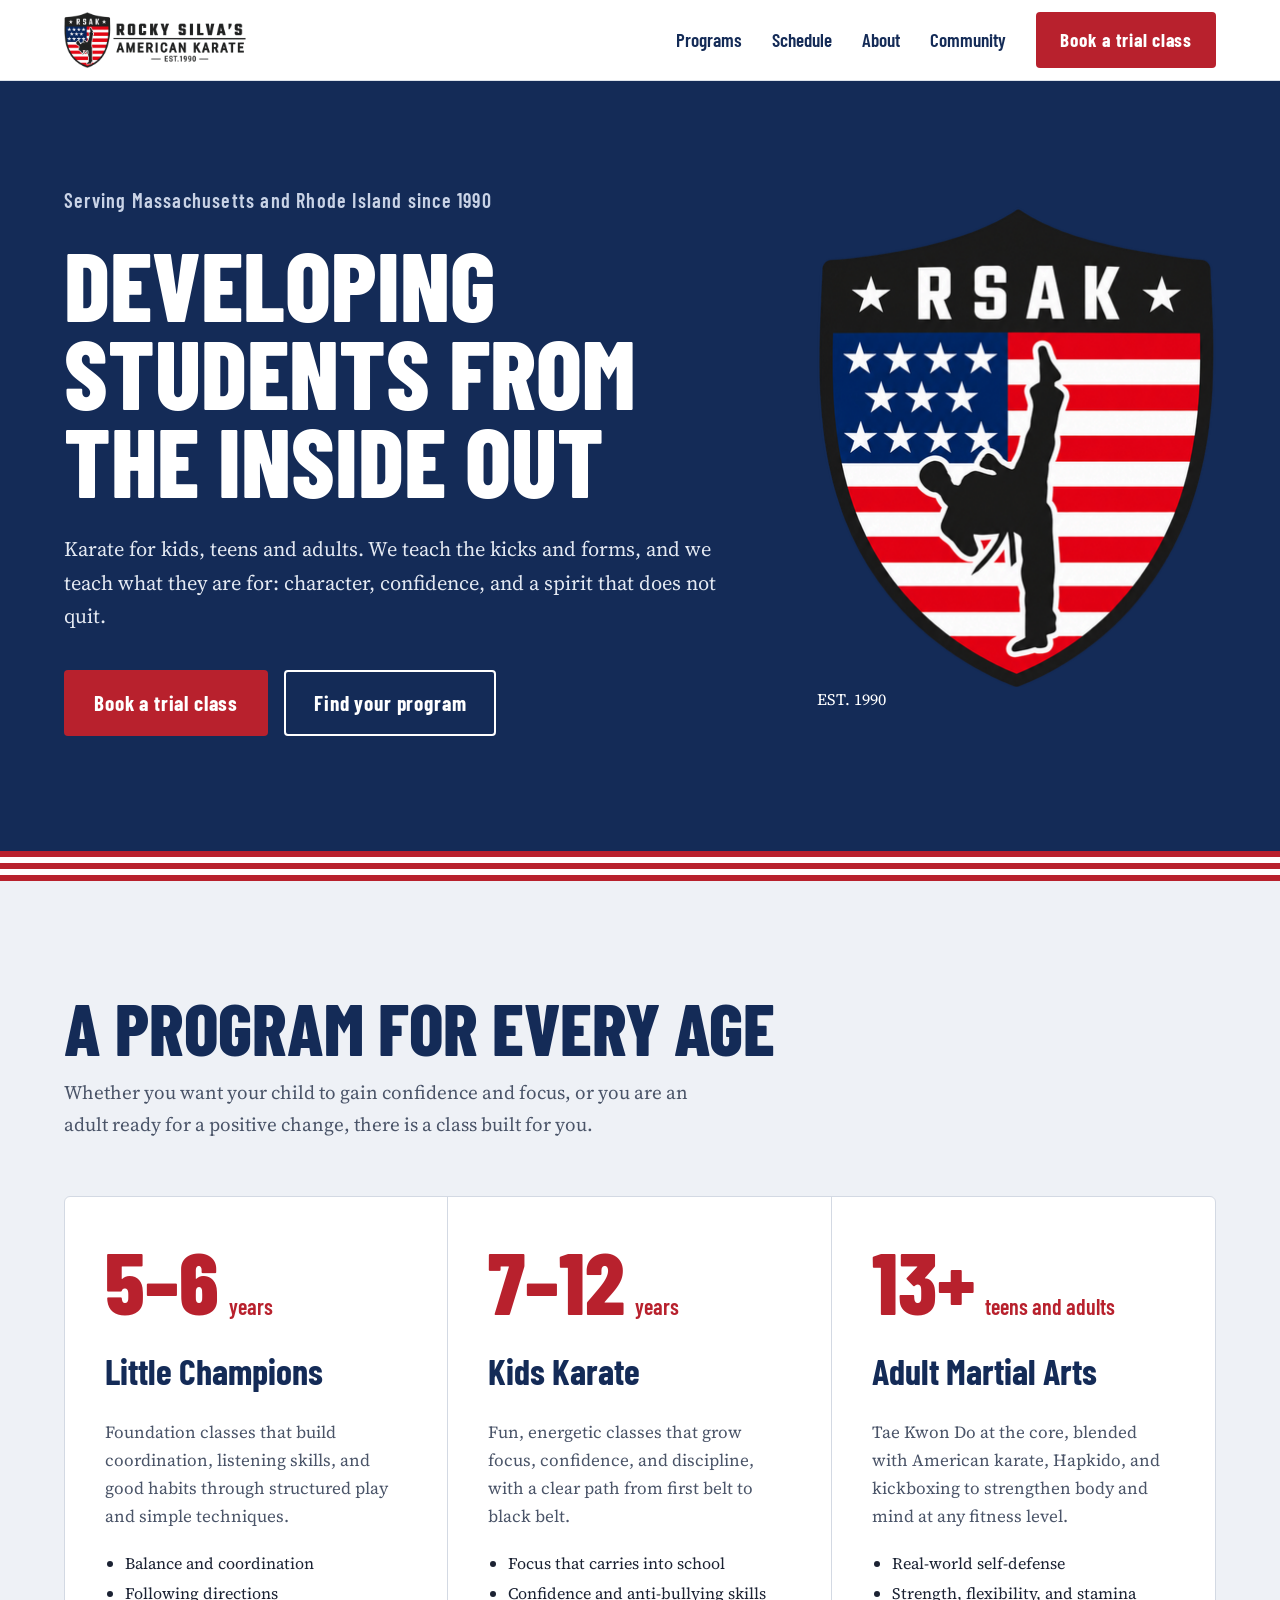
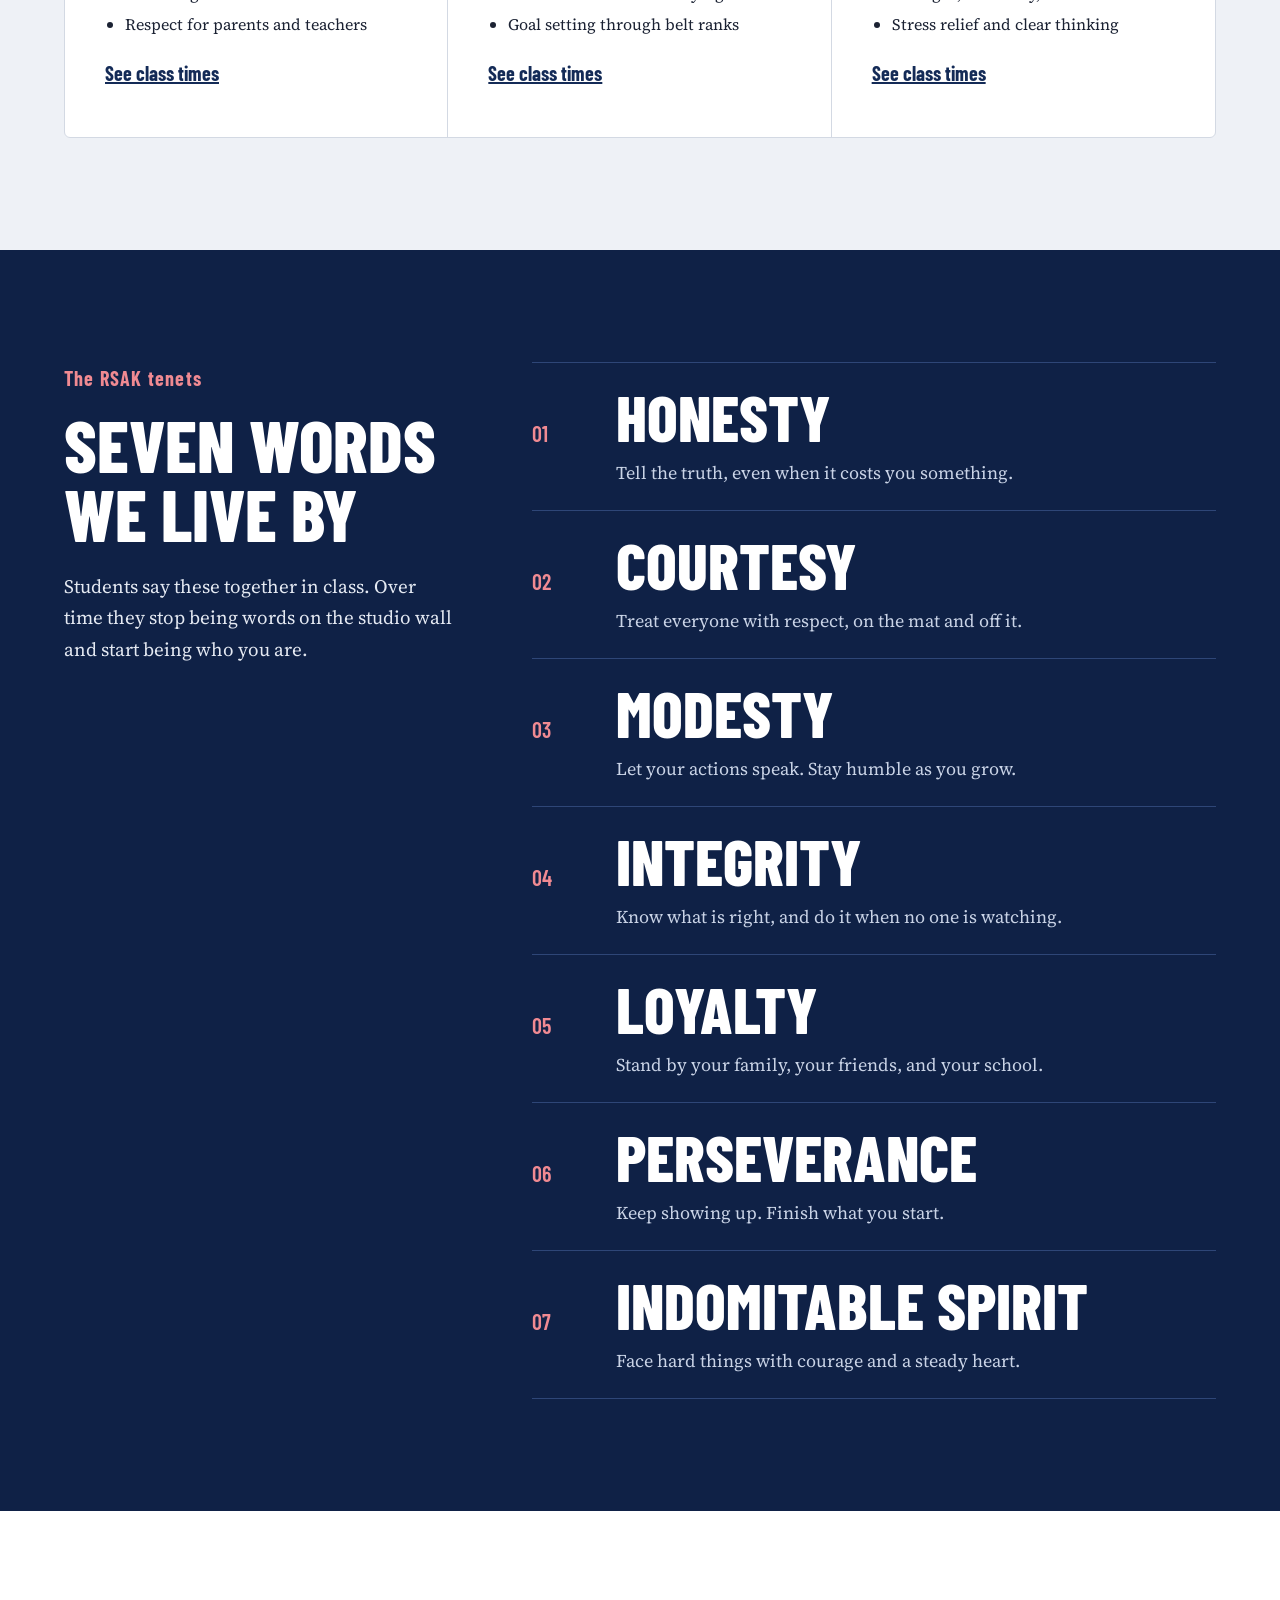
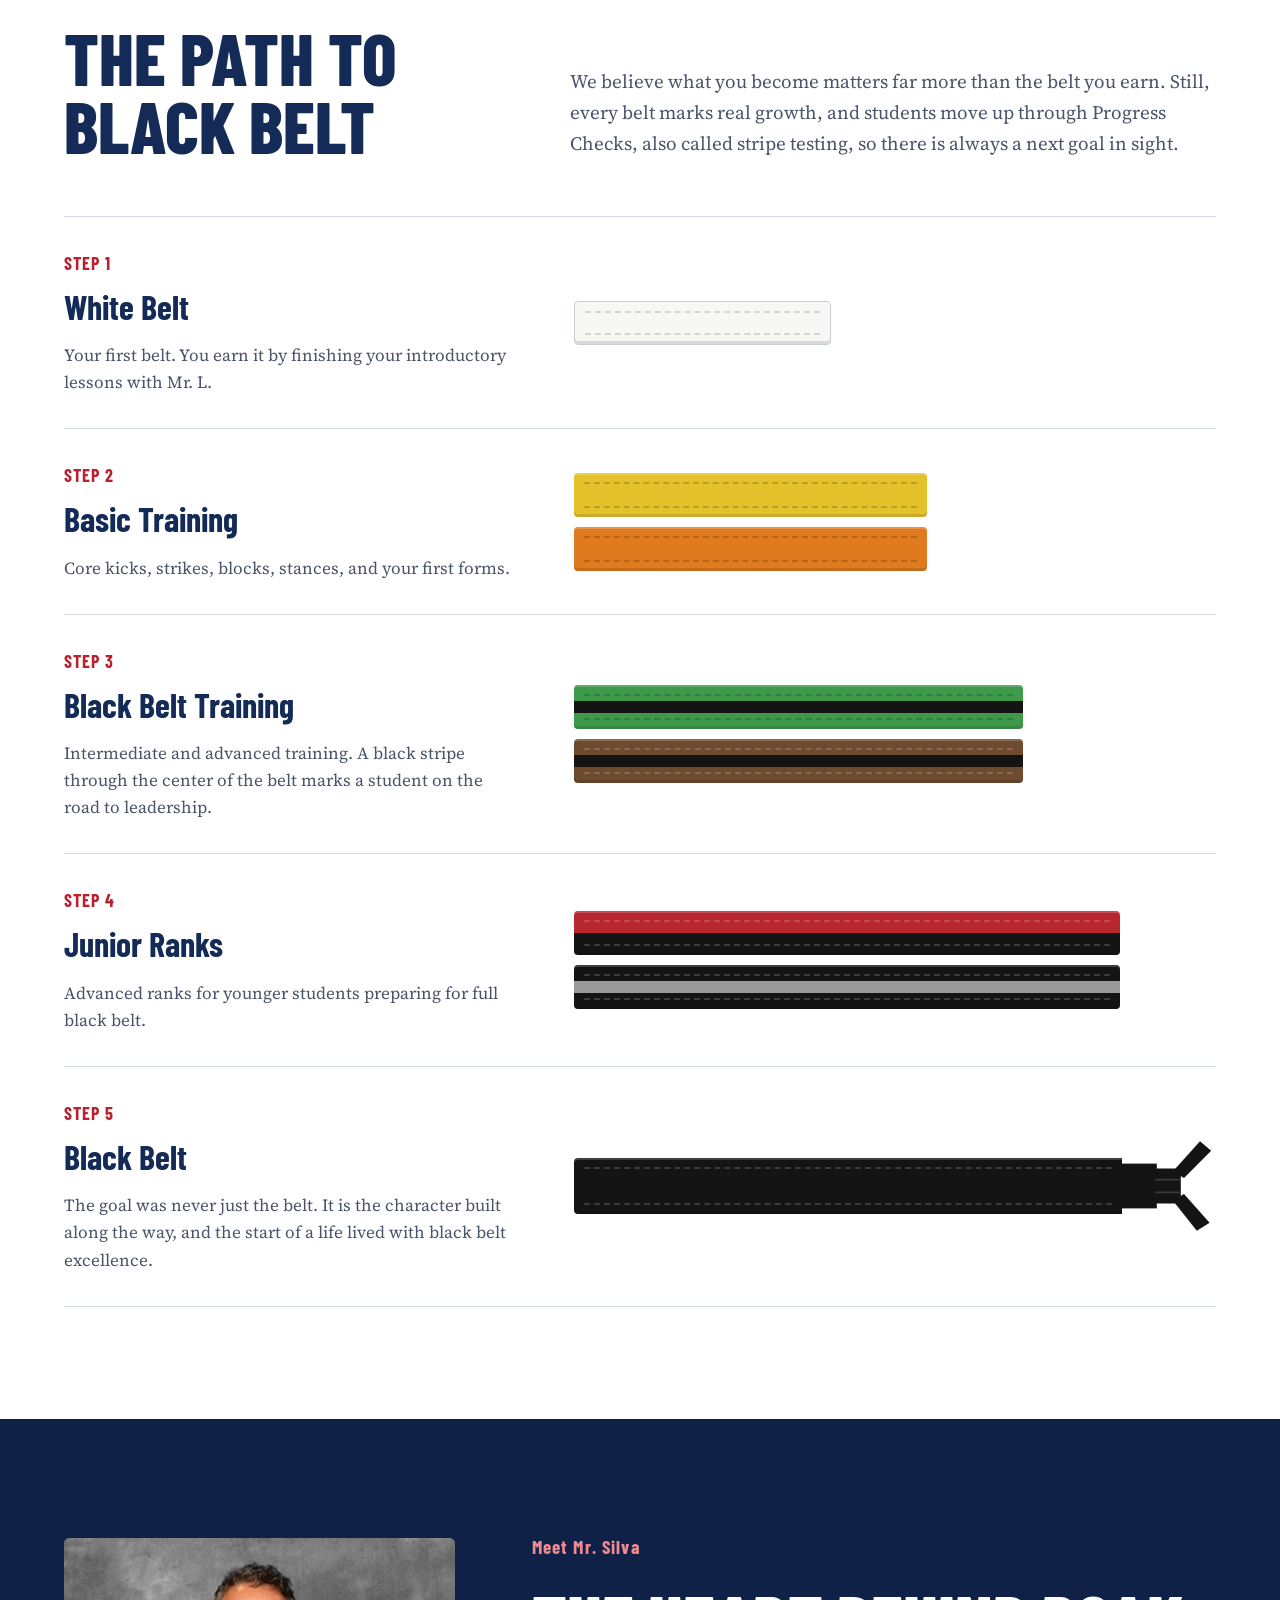
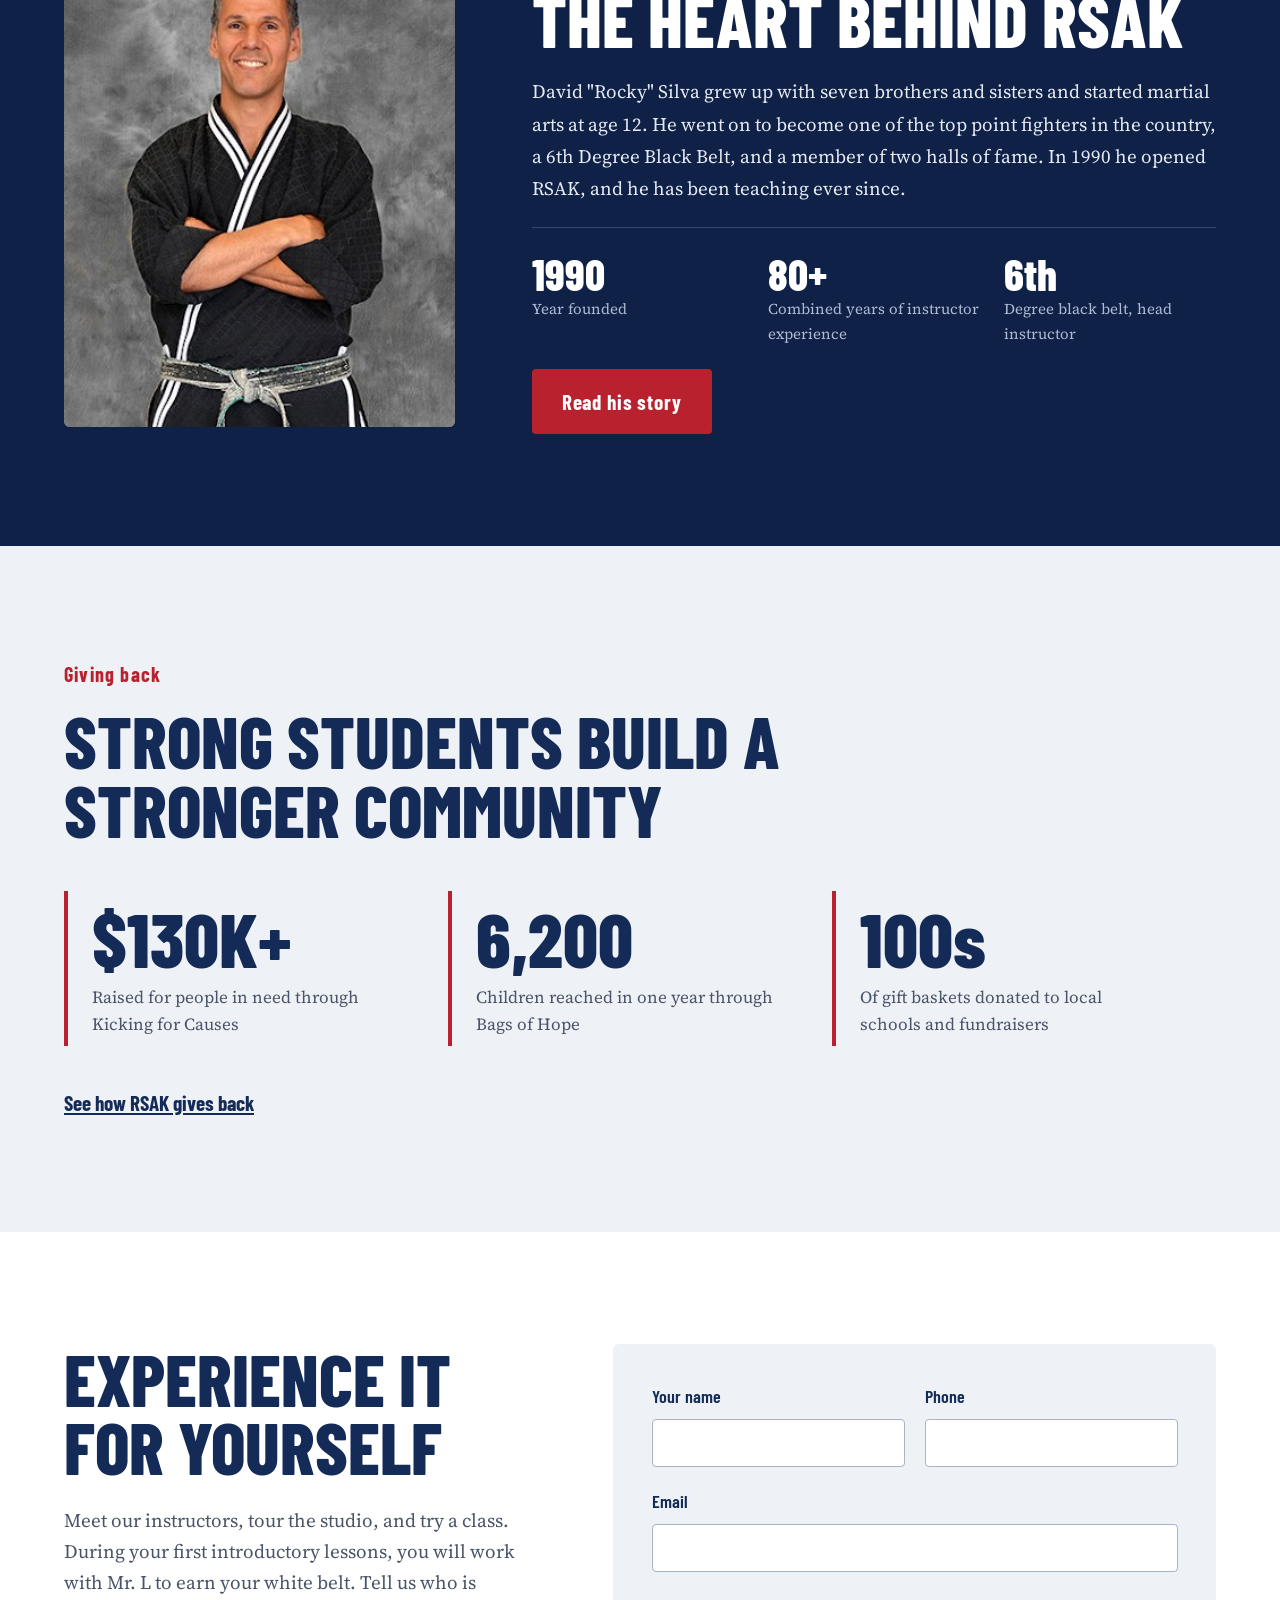
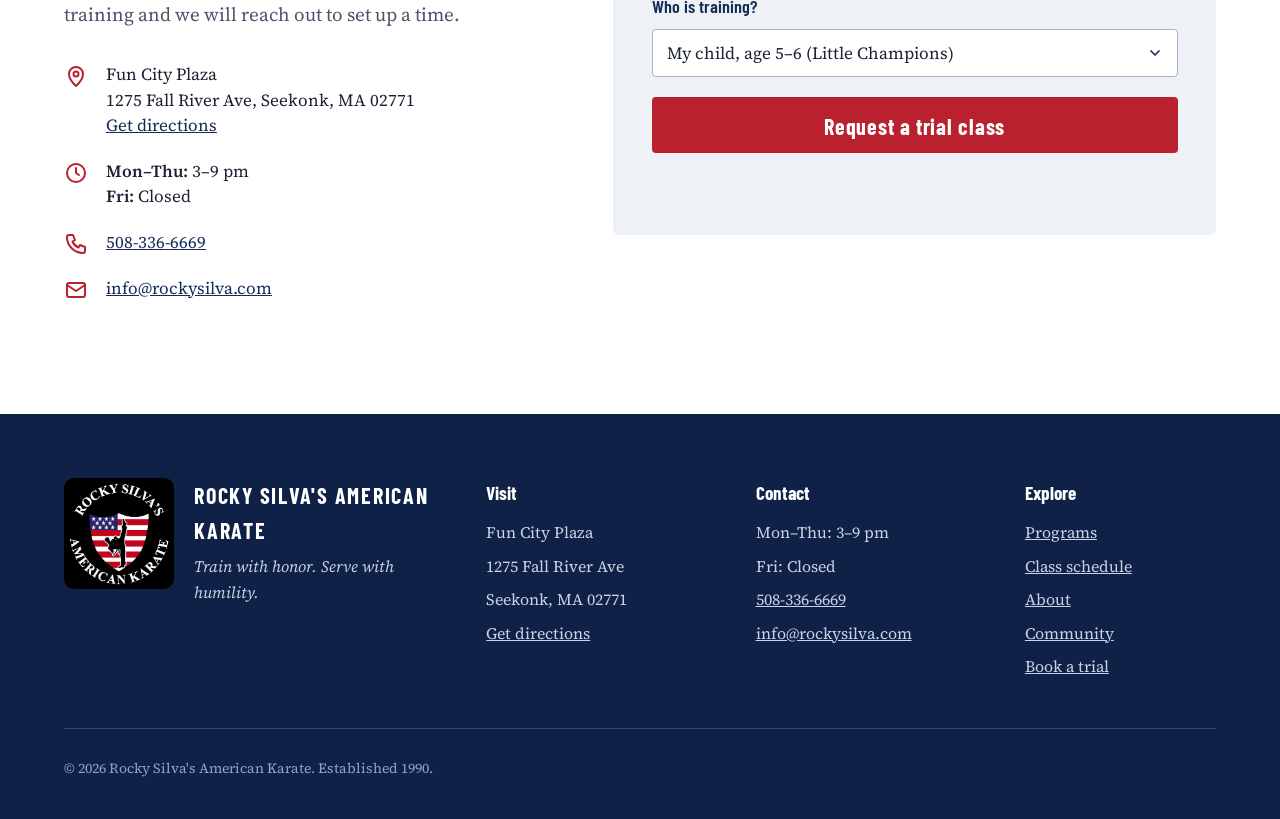
==== commit f6da4fbd: "Update Mr. Silva's biography and navigation links" ====
--- a/index.html
+++ b/index.html
@@ -23,7 +23,7 @@
         <svg width="28" height="28" viewBox="0 0 24 24" fill="none" stroke="currentColor" stroke-width="2" stroke-linecap="round"><path d="M3 6h18M3 12h18M3 18h18"/></svg>
       </button>
       <nav class="nav" id="site-nav">
-        <a href="index.html#programs" aria-current="page">Programs</a>
+        <a href="index.html#programs">Programs</a>
         <a href="schedule.html">Schedule</a>
         <a href="about.html">About</a>
         <a href="community.html">Community</a>
@@ -46,8 +46,9 @@
             <a href="#programs" class="btn btn--outline-light">Find your program</a>
           </div>
         </div>
-        <div class="hero-logo">
-          <img src="assets/logo-stacked.png" alt="Rocky Silva's American Karate shield logo, established 1990">
+        <div class="hero-badge">
+          <img src="assets/logo-shield.png" alt="Rocky Silva's American Karate shield logo">
+          <div class="est">EST. 1990</div>
         </div>
       </div>
       <div class="stripes" aria-hidden="true"><span></span><span></span><span></span><span></span><span></span></div>
@@ -204,14 +205,14 @@
         </div>
         <div class="teaser-copy">
           <p class="kicker" style="margin: 0">Meet Mr. Silva</p>
-          <h2 class="headline">He paid for his lessons by cleaning the mats</h2>
-          <p>Growing up with seven brothers and sisters, David "Rocky" Silva covered his karate lessons by staying after class to clean the floor mats. That kid went on to become one of the top point fighters in the country, a 6th Degree Black Belt, and a member of two halls of fame.</p>
+          <h2 class="headline">The heart behind RSAK</h2>
+          <p>David "Rocky" Silva grew up with seven brothers and sisters and started martial arts at age 12. He went on to become one of the top point fighters in the country, a 6th Degree Black Belt, and a member of two halls of fame. In 1990 he opened RSAK, and he has been teaching ever since.</p>
           <div class="facts">
             <div class="fact"><strong>1990</strong><span>Year founded</span></div>
             <div class="fact"><strong>80+</strong><span>Combined years of instructor experience</span></div>
             <div class="fact"><strong>6th</strong><span>Degree black belt, head instructor</span></div>
           </div>
-          <a href="about.html" class="text-link">Read his story</a>
+          <div><a href="about.html#story" class="btn btn--red">Read his story</a></div>
         </div>
       </div>
     </section>
--- a/css/styles.css
+++ b/css/styles.css
@@ -4,6 +4,8 @@
    =========================================== */
 
 :root {
+  color-scheme: light;
+
   --navy: #142B57;
   --navy-deep: #0F2146;
   --navy-line: #2E4677;
@@ -17,6 +19,16 @@
   --soft: #C9D3E6;
   --border: #D3D9E3;
 
+  /* real belt colors */
+  --belt-white: #F7F7F4;
+  --belt-yellow: #E3C22B;
+  --belt-orange: #E07A1F;
+  --belt-green: #3E9A4A;
+  --belt-brown: #6E4B2E;
+  --belt-red: #B8262E;
+  --belt-black: #141414;
+  --belt-gray: #9A9A9A;
+
   --font-display: "Barlow Condensed", "Arial Narrow", sans-serif;
   --font-body: "Source Serif 4", Georgia, serif;
 
@@ -50,7 +62,7 @@
 .section--bordered { border-bottom: 1px solid #DDE2EA; }
 
 /* ---------- Type ---------- */
-h1, h2, h3 { font-family: var(--font-display); margin: 0; }
+h1, h2, h3, h4 { font-family: var(--font-display); margin: 0; }
 
 .headline {
   font-weight: 800;
@@ -61,8 +73,22 @@
 }
 .section--navy .headline { color: var(--white); }
 
+.kicker {
+  margin: 0 0 16px;
+  font-family: var(--font-display);
+  font-size: 20px;
+  font-weight: 700;
+  letter-spacing: 0.06em;
+  color: var(--red);
+}
+.section--navy .kicker { color: #F08A92; }
+
 .lead { font-size: clamp(17px, 1.5vw, 19px); line-height: 1.65; color: var(--slate); margin: 0; max-width: 34em; }
 .section--navy .lead { color: #E4E9F2; }
+
+.text-link { font-family: var(--font-display); font-size: 21px; font-weight: 700; }
+.section--navy .text-link { color: var(--white); }
+.section--navy .text-link:hover { color: #F08A92; }
 
 /* ---------- Buttons ---------- */
 .btn {
@@ -146,7 +172,7 @@
   .nav .btn { margin-top: 14px; }
 }
 
-/* ---------- Hero ---------- */
+/* ---------- Home hero ---------- */
 .hero { background: var(--navy); color: var(--white); }
 .hero .container {
   display: grid;
@@ -191,64 +217,143 @@
   .hero-logo { order: -1; width: 220px; padding: 20px; }
 }
 
-/* ---------- Values / belt ---------- */
-.split-head {
-  display: flex;
-  justify-content: space-between;
-  align-items: flex-end;
-  gap: 48px;
-  margin-bottom: 56px;
-}
-.split-head .headline { max-width: 9em; }
-@media (max-width: 900px) { .split-head { flex-direction: column; align-items: flex-start; gap: 20px; } }
-
-.belt { display: flex; align-items: center; }
-.belt-band {
-  flex: 1;
-  display: grid;
-  grid-template-columns: repeat(4, 1fr);
-  height: 64px;
-  border: 2px solid var(--ink);
-  border-radius: 6px 0 0 6px;
+/* ---------- Sub-page hero ---------- */
+.page-hero { background: var(--navy); color: var(--white); }
+.page-hero .container { padding-top: clamp(56px, 7vw, 88px); padding-bottom: clamp(56px, 7vw, 88px); }
+.page-hero h1 {
+  font-weight: 800;
+  font-size: clamp(52px, 7vw, 96px);
+  line-height: 0.92;
+  text-transform: uppercase;
+  max-width: 12em;
+}
+.page-hero .lead { color: #E4E9F2; margin-top: 24px; }
+
+/* ---------- Tenets ---------- */
+.tenets-wrap { display: grid; grid-template-columns: 4fr 7fr; gap: clamp(32px, 6vw, 96px); align-items: start; }
+.tenets-intro { position: sticky; top: 120px; }
+.tenets-intro .lead { margin-top: 24px; }
+
+.tenets { list-style: none; margin: 0; padding: 0; counter-reset: tenet; }
+.tenet {
+  counter-increment: tenet;
+  display: grid;
+  grid-template-columns: 64px 1fr;
+  column-gap: 20px;
+  align-items: baseline;
+  padding: 22px 0;
+  border-top: 1px solid var(--navy-line);
+}
+.tenet:last-child { border-bottom: 1px solid var(--navy-line); }
+.tenet::before {
+  content: counter(tenet, decimal-leading-zero);
+  font-family: var(--font-display);
+  font-size: 22px;
+  font-weight: 600;
+  color: #F08A92;
+}
+.tenet h3 {
+  font-size: clamp(34px, 5vw, 64px);
+  font-weight: 800;
+  line-height: 1;
+  text-transform: uppercase;
+  color: var(--white);
+  overflow-wrap: anywhere;
+}
+.tenet p { grid-column: 2; margin: 8px 0 0; font-size: 18px; color: #C9D3E6; }
+
+@media (max-width: 900px) {
+  .tenets-wrap { grid-template-columns: minmax(0, 1fr); }
+  .tenets-intro { position: static; }
+  .tenet { grid-template-columns: 40px minmax(0, 1fr); column-gap: 12px; }
+}
+
+/* ---------- Belt graphic (reusable) ---------- */
+.beltbar {
+  --stitch: rgba(0, 0, 0, 0.18);
+  position: relative;
+  height: 44px;
+  border-radius: 4px;
+  background: var(--belt);
+  box-shadow: inset 0 -3px 0 rgba(0, 0, 0, 0.12), inset 0 2px 0 rgba(255, 255, 255, 0.18);
   overflow: hidden;
 }
-.belt-seg {
-  display: flex;
-  flex-direction: column;
-  justify-content: center;
-  gap: 12px;
-  padding: 0 16px;
-  border-right: 2px solid var(--ink);
-}
-.belt-seg:last-child { border-right: 0; }
-.belt-seg::before, .belt-seg::after { content: ""; border-top: 2px dashed var(--stitch); }
-.belt-seg--white { background: var(--white); --stitch: #C3CAD6; }
-.belt-seg--red { background: var(--red); --stitch: #DE6B73; }
-.belt-seg--navy { background: var(--navy); --stitch: #3F5A8C; }
-.belt-seg--black { background: #000; --stitch: #3A3A3A; }
-.belt-knot { width: 120px; height: 120px; flex-shrink: 0; margin-left: -4px; }
-
-.values {
-  display: grid;
-  grid-template-columns: repeat(4, 1fr);
-  gap: 40px;
-  padding-right: 116px;
-  margin-top: 36px;
-}
-.value h3 { font-weight: 700; font-size: 32px; color: var(--navy); margin-bottom: 12px; }
-.value p { margin: 0; font-size: 17px; line-height: 1.65; color: var(--slate); }
-.value .verse { margin-top: 14px; font-size: 15px; font-style: italic; color: var(--muted); }
+.beltbar::before,
+.beltbar::after {
+  content: "";
+  position: absolute;
+  left: 10px;
+  right: 10px;
+  border-top: 2px dashed var(--stitch);
+  z-index: 2;
+}
+.beltbar::before { top: 9px; }
+.beltbar::after { bottom: 9px; }
+.beltbar--light { --stitch: rgba(0, 0, 0, 0.14); border: 1px solid #C9CDD4; }
+.beltbar--dark { --stitch: rgba(255, 255, 255, 0.16); }
+
+/* center stripe (e.g. Black Belt Training) */
+.beltbar--stripe {
+  background: linear-gradient(
+    to bottom,
+    var(--belt) 0 36%,
+    var(--stripe) 36% 64%,
+    var(--belt) 64% 100%
+  );
+}
+/* half and half (e.g. junior candidate) */
+.beltbar--split {
+  background: linear-gradient(to bottom, var(--belt) 0 50%, var(--belt2) 50% 100%);
+}
+/* camo (Little Champs) */
+.beltbar--camo {
+  background:
+    radial-gradient(ellipse 28px 12px at 12% 30%, #2B2A20 98%, transparent),
+    radial-gradient(ellipse 34px 14px at 38% 70%, #F2EDC6 98%, transparent),
+    radial-gradient(ellipse 30px 12px at 62% 28%, #6A7A3A 98%, transparent),
+    radial-gradient(ellipse 26px 12px at 84% 68%, #2B2A20 98%, transparent),
+    radial-gradient(ellipse 22px 10px at 26% 80%, #6A7A3A 98%, transparent),
+    radial-gradient(ellipse 24px 10px at 74% 90%, #F2EDC6 98%, transparent),
+    #7A5A3A;
+}
+
+/* ---------- Path to black belt ---------- */
+.path-head { display: flex; justify-content: space-between; align-items: flex-end; gap: 48px; margin-bottom: 56px; }
+.path-head .headline { max-width: 9em; }
+@media (max-width: 900px) { .path-head { flex-direction: column; align-items: flex-start; gap: 20px; } }
+
+.path { list-style: none; margin: 0; padding: 0; }
+.step {
+  display: grid;
+  grid-template-columns: 5fr 7fr;
+  gap: clamp(24px, 4vw, 64px);
+  align-items: center;
+  padding: 32px 0;
+  border-top: 1px solid var(--border);
+}
+.step:last-child { border-bottom: 1px solid var(--border); }
+.step-num { font-family: var(--font-display); font-size: 18px; font-weight: 700; color: var(--red); letter-spacing: 0.06em; }
+.step h3 { font-size: 34px; font-weight: 700; color: var(--navy); margin: 2px 0 8px; }
+.step p { margin: 0; font-size: 17px; line-height: 1.6; color: var(--slate); }
+
+/* belts get longer as the student progresses */
+.step-belts { display: flex; flex-direction: column; gap: 10px; width: var(--len, 100%); }
+.step:nth-child(1) .step-belts { --len: 40%; }
+.step:nth-child(2) .step-belts { --len: 55%; }
+.step:nth-child(3) .step-belts { --len: 70%; }
+.step:nth-child(4) .step-belts { --len: 85%; }
+.step:nth-child(5) .step-belts { --len: 100%; }
+
+.black-belt-final { display: flex; align-items: center; }
+.black-belt-final .beltbar { flex: 1; height: 56px; border-radius: 4px 0 0 4px; }
+.black-belt-final svg { width: 96px; height: 96px; flex-shrink: 0; margin-left: -2px; }
+
+.path-note { margin: 28px 0 0; font-size: 16px; color: var(--muted); max-width: 46em; }
 
 @media (max-width: 900px) {
-  .belt { display: none; }
-  .values { grid-template-columns: 1fr 1fr; padding-right: 0; margin-top: 0; }
-  .value { padding-top: 16px; border-top: 8px solid var(--belt); }
-  .value:nth-child(1) { --belt: #C3CAD6; }
-  .value:nth-child(2) { --belt: var(--red); }
-  .value:nth-child(3) { --belt: var(--navy); }
-  .value:nth-child(4) { --belt: #000; }
-}
-@media (max-width: 560px) { .values { grid-template-columns: 1fr; } }
+  .step { grid-template-columns: 1fr; }
+  .step-belts { --len: 100% !important; }
+}
 
 /* ---------- Programs ---------- */
 .programs-head .lead { margin: 16px 0 56px; }
@@ -279,7 +384,7 @@
 .program h3 { font-weight: 700; font-size: 36px; color: var(--navy); }
 .program p { margin: 0; font-size: 17px; line-height: 1.65; color: var(--slate); }
 .program ul { margin: 0; padding-left: 20px; font-size: 16px; line-height: 1.9; }
-.program .more { margin-top: auto; font-family: var(--font-display); font-size: 20px; font-weight: 700; }
+.program .text-link { margin-top: auto; font-size: 20px; }
 
 @media (max-width: 900px) {
   .programs { grid-template-columns: 1fr; }
@@ -287,26 +392,116 @@
   .program:last-child { border-bottom: 0; }
 }
 
-/* ---------- About (school) ---------- */
-.about { display: grid; grid-template-columns: 6fr 5fr; gap: clamp(32px, 6vw, 88px); align-items: center; }
-.about-photo { border-radius: 6px; overflow: hidden; }
-.about-photo img { width: 100%; aspect-ratio: 16 / 10; object-fit: cover; }
-.about-photo figcaption { font-size: 15px; color: #AEBBD6; padding-top: 12px; }
-.about-copy { display: flex; flex-direction: column; gap: 22px; }
-.about-copy p { margin: 0; font-size: 19px; line-height: 1.7; color: #E4E9F2; }
-
+/* ---------- Home story teaser ---------- */
+.teaser { display: grid; grid-template-columns: 4fr 7fr; gap: clamp(32px, 6vw, 96px); align-items: center; }
+.teaser-photo { border-radius: 6px; overflow: hidden; background: #8A8F98; }
+.teaser-photo img { width: 100%; aspect-ratio: 4 / 5; object-fit: cover; object-position: top; }
+.teaser-copy { display: flex; flex-direction: column; gap: 22px; }
+.teaser-copy p { margin: 0; font-size: 19px; line-height: 1.7; color: #E4E9F2; max-width: 36em; }
+@media (max-width: 900px) { .teaser { grid-template-columns: 1fr; } .teaser-photo { max-width: 320px; } }
+
+/* ---------- Facts row ---------- */
 .facts {
   display: grid;
   grid-template-columns: repeat(3, 1fr);
   gap: 24px;
   border-top: 1px solid var(--navy-line);
   padding-top: 24px;
-  margin-top: 8px;
 }
 .fact strong { display: block; font-family: var(--font-display); font-size: 44px; font-weight: 800; line-height: 1; color: var(--white); }
 .fact span { font-size: 15px; color: #AEBBD6; }
 
-@media (max-width: 900px) { .about { grid-template-columns: 1fr; } }
+/* ---------- Big stats (community) ---------- */
+.stats { display: grid; grid-template-columns: repeat(3, 1fr); gap: 0; margin: 48px 0 40px; }
+.stat { padding: 8px 32px 8px 0; border-left: 4px solid var(--red); padding-left: 24px; }
+.stat strong { display: block; font-family: var(--font-display); font-size: clamp(56px, 6vw, 84px); font-weight: 800; line-height: 1; color: var(--navy); }
+.stat span { display: block; margin-top: 8px; font-size: 17px; color: var(--slate); max-width: 18em; }
+@media (max-width: 900px) { .stats { grid-template-columns: 1fr; gap: 28px; } }
+
+/* ---------- About: story ---------- */
+.story { display: grid; grid-template-columns: 5fr 6fr; gap: clamp(32px, 6vw, 96px); align-items: start; }
+.story-hook {
+  font-family: var(--font-display);
+  font-weight: 800;
+  font-size: clamp(40px, 5vw, 64px);
+  line-height: 0.98;
+  text-transform: uppercase;
+  color: var(--navy);
+}
+.story-hook em { font-style: normal; color: var(--red); }
+.story-copy p { margin: 0 0 20px; font-size: 19px; line-height: 1.75; color: var(--slate); }
+.story-copy p:first-child::first-letter {
+  float: left;
+  font-family: var(--font-display);
+  font-weight: 800;
+  font-size: 84px;
+  line-height: 0.8;
+  padding: 6px 10px 0 0;
+  color: var(--red);
+}
+@media (max-width: 900px) { .story { grid-template-columns: 1fr; } }
+
+/* timeline */
+.timeline {
+  list-style: none;
+  margin: 72px 0 0;
+  padding: 0;
+  display: grid;
+  grid-template-columns: repeat(7, 1fr);
+  border-top: 4px solid var(--navy);
+}
+.timeline li { position: relative; padding: 28px 16px 0 0; }
+.timeline li::before {
+  content: "";
+  position: absolute;
+  top: -12px;
+  left: 0;
+  width: 20px;
+  height: 20px;
+  border-radius: 50%;
+  background: var(--white);
+  border: 4px solid var(--red);
+}
+.timeline strong { display: block; font-family: var(--font-display); font-size: 40px; font-weight: 800; line-height: 1; color: var(--navy); }
+.timeline span { display: block; margin-top: 10px; font-size: 16px; line-height: 1.5; color: var(--slate); }
+
+@media (max-width: 1000px) {
+  .timeline { grid-template-columns: 1fr; border-top: 0; border-left: 4px solid var(--navy); margin-left: 8px; }
+  .timeline li { padding: 0 0 28px 32px; }
+  .timeline li::before { top: 6px; left: -12px; }
+}
+
+/* ---------- About: mission / origins ---------- */
+.mission { display: grid; grid-template-columns: 6fr 5fr; gap: clamp(32px, 6vw, 88px); align-items: center; }
+.mission-copy p { margin: 0 0 18px; font-size: 18px; line-height: 1.7; color: #E4E9F2; }
+.mission-copy .pull {
+  font-family: var(--font-display);
+  font-size: clamp(28px, 3vw, 38px);
+  font-weight: 700;
+  line-height: 1.15;
+  color: var(--white);
+  border-left: 4px solid var(--red);
+  padding-left: 20px;
+  margin: 8px 0 28px;
+}
+.photo { border-radius: 6px; overflow: hidden; margin: 0; }
+.photo img { width: 100%; aspect-ratio: 16 / 10; object-fit: cover; }
+.photo figcaption { font-size: 15px; color: #AEBBD6; padding-top: 12px; }
+@media (max-width: 900px) { .mission { grid-template-columns: 1fr; } }
+
+.origins { display: grid; grid-template-columns: 4fr 7fr; gap: clamp(32px, 6vw, 96px); align-items: start; }
+.origins p { margin: 0; font-size: 19px; line-height: 1.7; color: var(--slate); }
+.styles-list { display: flex; flex-wrap: wrap; gap: 10px; margin-top: 24px; padding: 0; list-style: none; }
+.styles-list li {
+  font-family: var(--font-display);
+  font-size: 19px;
+  font-weight: 600;
+  color: var(--navy);
+  border: 2px solid var(--navy);
+  border-radius: 999px;
+  padding: 6px 16px;
+}
+@media (max-width: 900px) { .origins { grid-template-columns: 1fr; } }
 
 /* ---------- Instructors ---------- */
 .instructors-head { margin-bottom: 56px; }
@@ -336,7 +531,7 @@
   padding-top: 24px;
   border-top: 1px solid var(--border);
 }
-.instructor-extra h4 { margin: 0 0 8px; font-family: var(--font-display); font-size: 19px; font-weight: 700; color: var(--navy); }
+.instructor-extra h4 { margin: 0 0 8px; font-size: 19px; font-weight: 700; color: var(--navy); }
 .instructor-extra blockquote { margin: 0; font-size: 17px; line-height: 1.6; font-style: italic; color: var(--ink); }
 .instructor-extra cite { display: block; margin-top: 6px; font-size: 15px; font-style: normal; color: var(--muted); }
 .instructor-extra p { margin: 0; font-size: 16px; line-height: 1.6; color: var(--slate); }
@@ -347,26 +542,107 @@
   .instructor-extra { grid-template-columns: 1fr; }
 }
 
-/* ---------- Junior leadership band ---------- */
-.leaders {
-  display: grid;
-  grid-template-columns: 5fr 6fr;
-  gap: clamp(32px, 6vw, 88px);
-  align-items: center;
-}
+/* ---------- Junior leadership ---------- */
+.leaders { display: grid; grid-template-columns: 5fr 6fr; gap: clamp(32px, 6vw, 88px); align-items: center; }
 .leaders h3 { margin-top: 12px; font-size: 26px; font-weight: 600; color: var(--red); }
 .leaders p { margin: 0 0 16px; font-size: 18px; line-height: 1.7; color: var(--slate); }
 @media (max-width: 900px) { .leaders { grid-template-columns: 1fr; } }
 
-/* ---------- Schedule strip ---------- */
-.strip { display: flex; justify-content: space-between; align-items: center; gap: 32px; flex-wrap: wrap; }
-.strip .headline { font-size: clamp(40px, 5vw, 56px); margin-bottom: 12px; }
-.strip .lead { font-size: 18px; }
+/* ---------- Community page ---------- */
+.quote-block { text-align: center; max-width: 900px; margin: 0 auto; }
+.quote-block blockquote {
+  margin: 0;
+  font-family: var(--font-display);
+  font-size: clamp(32px, 4vw, 48px);
+  font-weight: 700;
+  line-height: 1.12;
+  color: var(--navy);
+}
+.quote-block cite { display: block; margin-top: 16px; font-style: normal; font-size: 17px; color: var(--muted); }
+.quote-block p { margin: 40px auto 0; font-size: 19px; line-height: 1.7; color: var(--slate); max-width: 40em; text-align: left; }
+
+.initiative {
+  display: grid;
+  grid-template-columns: 5fr 6fr;
+  gap: clamp(32px, 5vw, 80px);
+  align-items: center;
+  padding: clamp(40px, 5vw, 64px) 0;
+  border-top: 1px solid var(--border);
+}
+.initiative:nth-child(even) .initiative-photo { order: 2; }
+.initiative-photo { position: relative; border-radius: 6px; overflow: hidden; }
+.initiative-photo img { width: 100%; aspect-ratio: 4 / 3; object-fit: cover; }
+.initiative-badge {
+  position: absolute;
+  left: 0;
+  bottom: 0;
+  background: var(--red);
+  color: var(--white);
+  padding: 14px 22px;
+  font-family: var(--font-display);
+  line-height: 1.05;
+}
+.initiative-badge strong { display: block; font-size: 40px; font-weight: 800; }
+.initiative-badge span { font-size: 16px; font-weight: 600; }
+.initiative h2 { font-size: clamp(36px, 4vw, 52px); font-weight: 800; line-height: 1; text-transform: uppercase; color: var(--navy); margin-bottom: 20px; }
+.initiative p { margin: 0 0 16px; font-size: 18px; line-height: 1.7; color: var(--slate); }
+.partners { display: flex; flex-wrap: wrap; gap: 8px; margin: 4px 0 20px; padding: 0; list-style: none; }
+.partners li { font-size: 15px; background: var(--mist); color: var(--navy); border-radius: 4px; padding: 6px 12px; }
+
+@media (max-width: 900px) {
+  .initiative { grid-template-columns: 1fr; }
+  .initiative:nth-child(even) .initiative-photo { order: 0; }
+}
+
+/* ---------- Schedule page ---------- */
+.hours-bar {
+  display: flex;
+  flex-wrap: wrap;
+  gap: 16px 48px;
+  margin-top: 32px;
+  font-family: var(--font-display);
+  font-size: 22px;
+  font-weight: 600;
+  color: var(--soft);
+}
+.hours-bar strong { color: var(--white); }
+
+.classes { display: grid; grid-template-columns: repeat(4, 1fr); gap: 24px; }
+.class-card {
+  background: var(--white);
+  border: 1px solid var(--border);
+  border-radius: 6px;
+  padding: 16px 16px 28px;
+  display: flex;
+  flex-direction: column;
+  gap: 14px;
+}
+.class-card .beltbar { height: 40px; }
+.class-card h3 { font-size: 30px; font-weight: 700; color: var(--navy); padding: 0 8px; line-height: 1.05; }
+.class-meta { padding: 0 8px; font-family: var(--font-display); font-size: 18px; font-weight: 600; color: var(--red); }
+.class-times { margin: 0; padding: 0 8px; }
+.class-times div { display: flex; justify-content: space-between; gap: 12px; padding: 7px 0; border-top: 1px solid var(--mist); font-size: 16px; }
+.class-times dt { font-weight: 600; color: var(--navy); }
+.class-times dd { margin: 0; color: var(--slate); text-align: right; }
+
+@media (max-width: 1100px) { .classes { grid-template-columns: repeat(2, 1fr); } }
+@media (max-width: 560px) { .classes { grid-template-columns: 1fr; } }
+
+/* ---------- CTA band ---------- */
+.cta-band { background: var(--red); color: var(--white); }
+.cta-band .container { display: flex; justify-content: space-between; align-items: center; gap: 32px; flex-wrap: wrap; padding-top: 56px; padding-bottom: 56px; }
+.cta-band h2 { font-size: clamp(36px, 4.5vw, 56px); font-weight: 800; text-transform: uppercase; line-height: 0.95; }
+.cta-band .btn { background: var(--white); color: var(--red); }
+.cta-band .btn:hover { background: var(--navy); color: var(--white); }
 
 /* ---------- Trial form ---------- */
 .trial { display: grid; grid-template-columns: 5fr 6fr; gap: clamp(32px, 6vw, 96px); align-items: start; }
-.trial .lead { margin: 24px 0 28px; }
-.contact-lines { display: flex; flex-direction: column; gap: 10px; font-size: 17px; }
+.trial .lead { margin: 24px 0 32px; }
+
+.contact-list { display: flex; flex-direction: column; gap: 20px; }
+.contact-item { display: grid; grid-template-columns: 28px 1fr; gap: 14px; font-size: 17px; line-height: 1.5; }
+.contact-item svg { width: 24px; height: 24px; color: var(--red); margin-top: 2px; }
+.contact-item strong { font-weight: 600; }
 
 .form {
   display: grid;
@@ -387,8 +663,17 @@
   border-radius: 4px;
   font-size: 17px;
   font-family: var(--font-body);
-  background: var(--white);
+  background-color: var(--white);
   color: var(--ink);
+}
+.field select {
+  appearance: none;
+  -webkit-appearance: none;
+  padding-right: 44px;
+  background-image: url("data:image/svg+xml,%3Csvg xmlns='http://www.w3.org/2000/svg' width='16' height='16' viewBox='0 0 24 24' fill='none' stroke='%23142B57' stroke-width='2.5' stroke-linecap='round' stroke-linejoin='round'%3E%3Cpath d='M6 9l6 6 6-6'/%3E%3C/svg%3E");
+  background-repeat: no-repeat;
+  background-position: right 14px center;
+  cursor: pointer;
 }
 .form .btn { grid-column: 1 / -1; height: 56px; font-size: 22px; }
 .form-note { grid-column: 1 / -1; margin: 0; font-size: 16px; color: var(--navy); min-height: 1.5em; }
@@ -400,27 +685,28 @@
 .site-footer { background: var(--navy-deep); color: var(--soft); padding: 64px 0 40px; }
 .footer-top {
   display: grid;
-  grid-template-columns: 2fr 1fr 1fr;
+  grid-template-columns: 2fr 1.2fr 1.2fr 1fr;
   gap: 40px;
   padding-bottom: 48px;
   border-bottom: 1px solid var(--navy-line);
 }
-.footer-brand { display: flex; align-items: center; gap: 24px; }
-.footer-brand img { width: 120px; height: auto; border-radius: 10px; flex-shrink: 0; }
+.footer-brand { display: flex; align-items: flex-start; gap: 20px; }
+.footer-brand img { width: 110px; height: auto; border-radius: 10px; flex-shrink: 0; }
 .footer-brand strong {
   display: block;
   font-family: var(--font-display);
-  font-size: 24px;
+  font-size: 22px;
   font-weight: 700;
-  letter-spacing: 0.1em;
+  letter-spacing: 0.08em;
   color: var(--white);
   margin-bottom: 6px;
 }
 .footer-brand em { font-size: 16px; }
-.footer-col { display: flex; flex-direction: column; gap: 10px; font-size: 16px; }
+.footer-col { display: flex; flex-direction: column; gap: 8px; font-size: 16px; }
 .footer-col h3 { font-size: 19px; font-weight: 700; color: var(--white); margin-bottom: 4px; }
 .footer-col a { color: var(--soft); }
 .footer-col a:hover { color: var(--white); }
 .copyright { margin: 28px 0 0; font-size: 14px; color: #93A2C2; }
 
-@media (max-width: 900px) { .footer-top { grid-template-columns: 1fr; } }
+@media (max-width: 1000px) { .footer-top { grid-template-columns: 1fr 1fr; } }
+@media (max-width: 600px) { .footer-top { grid-template-columns: 1fr; } }
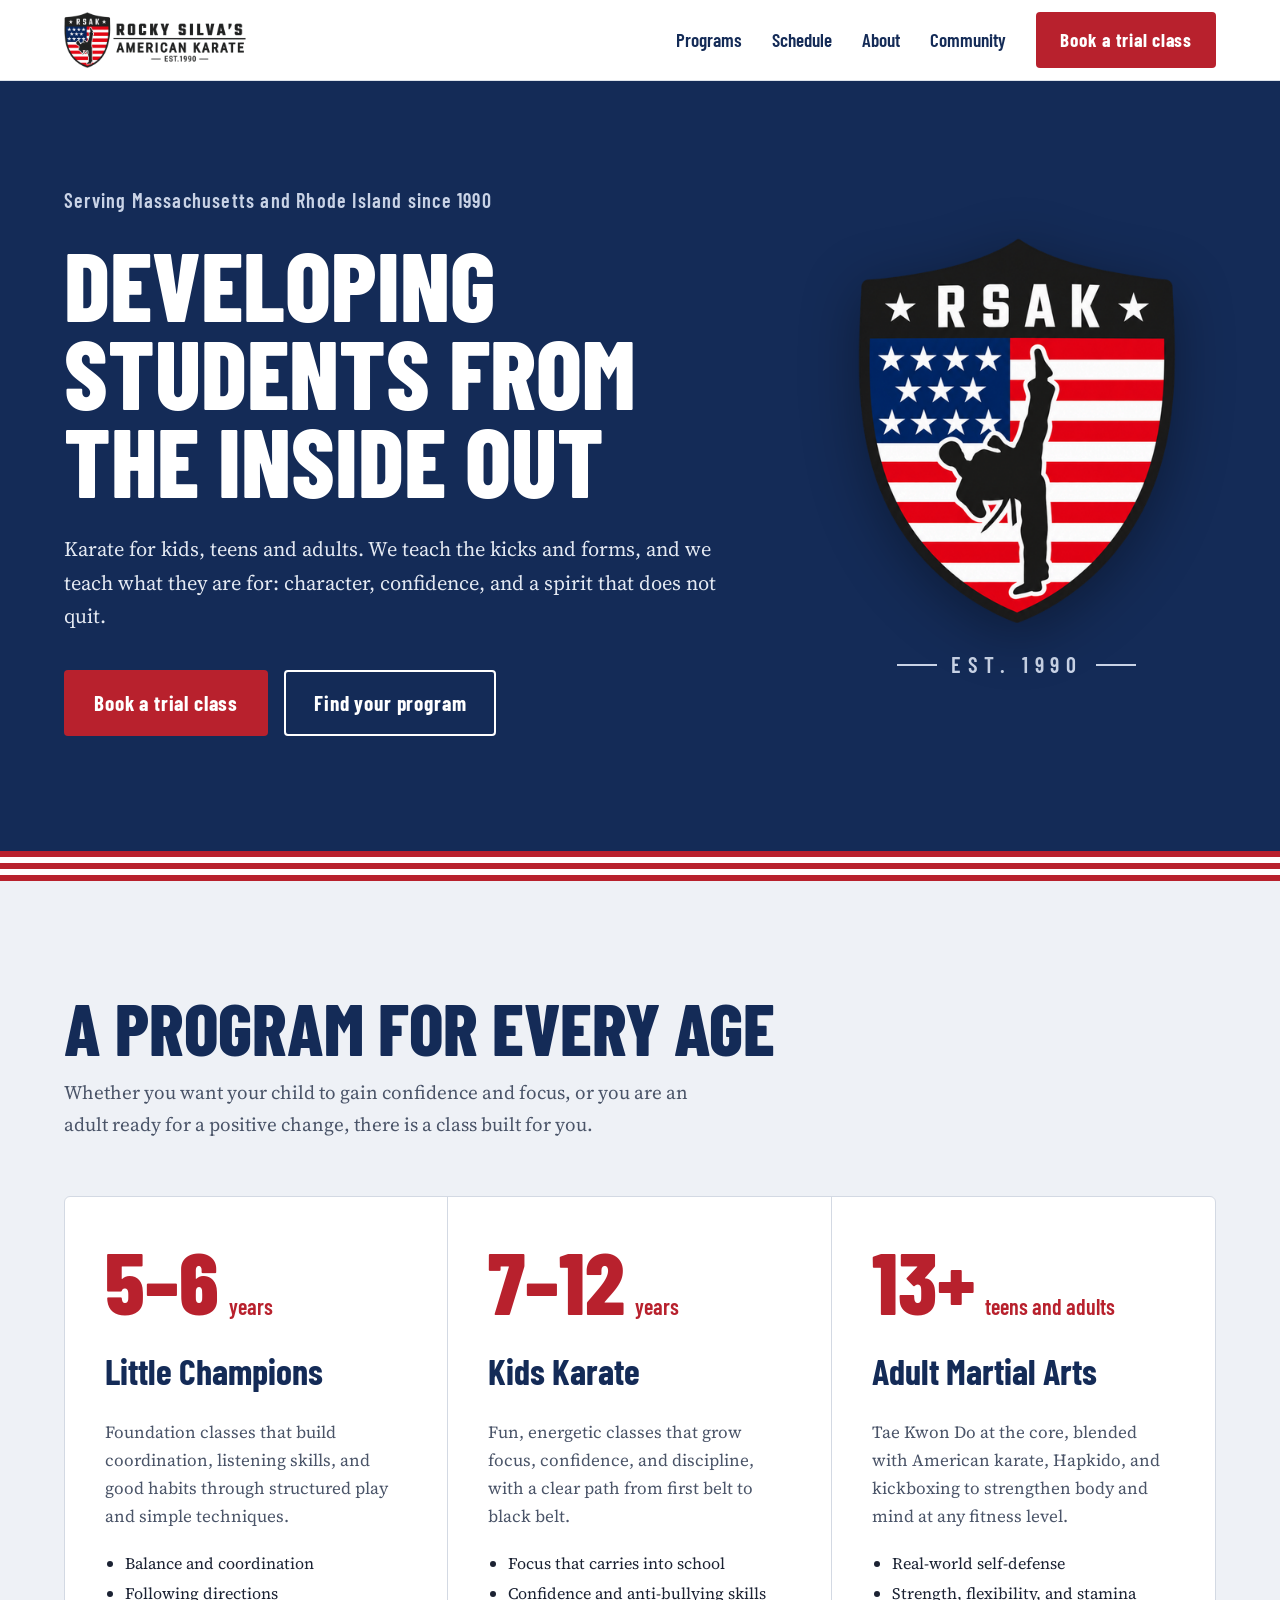
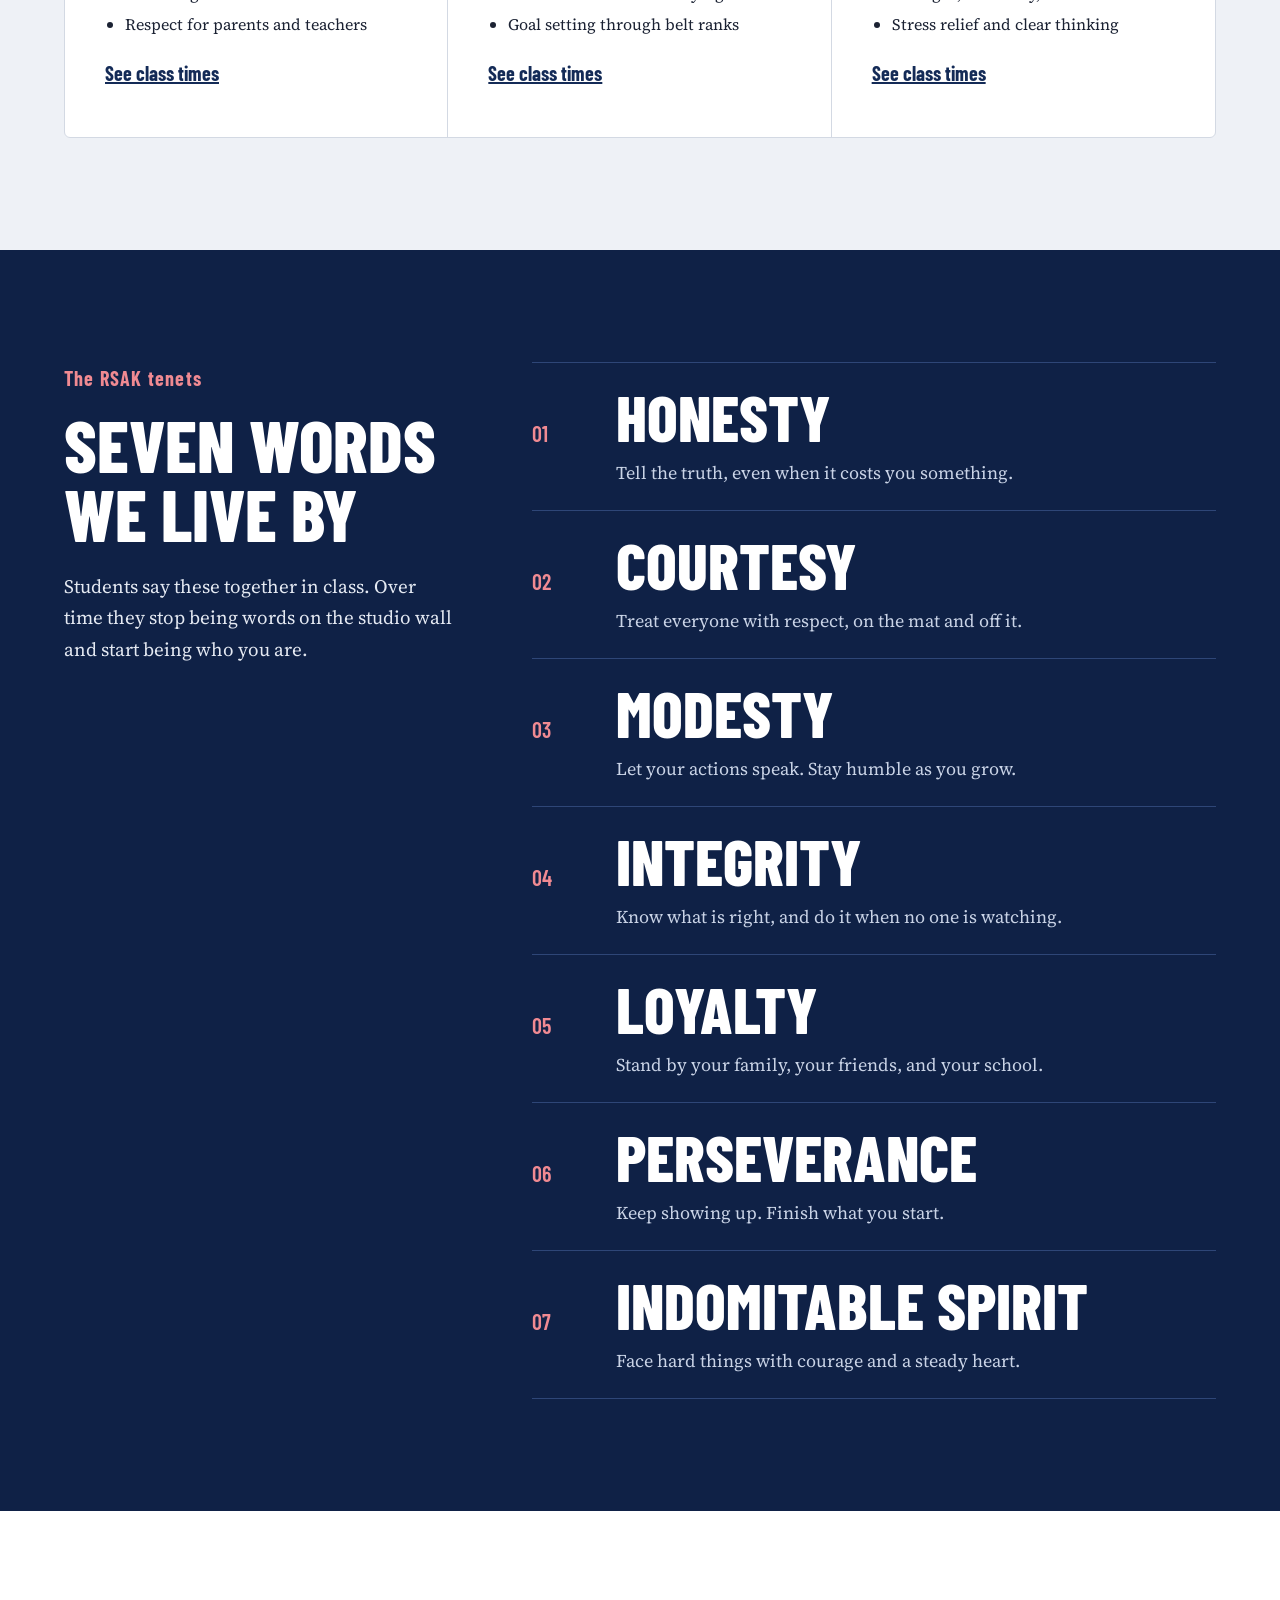
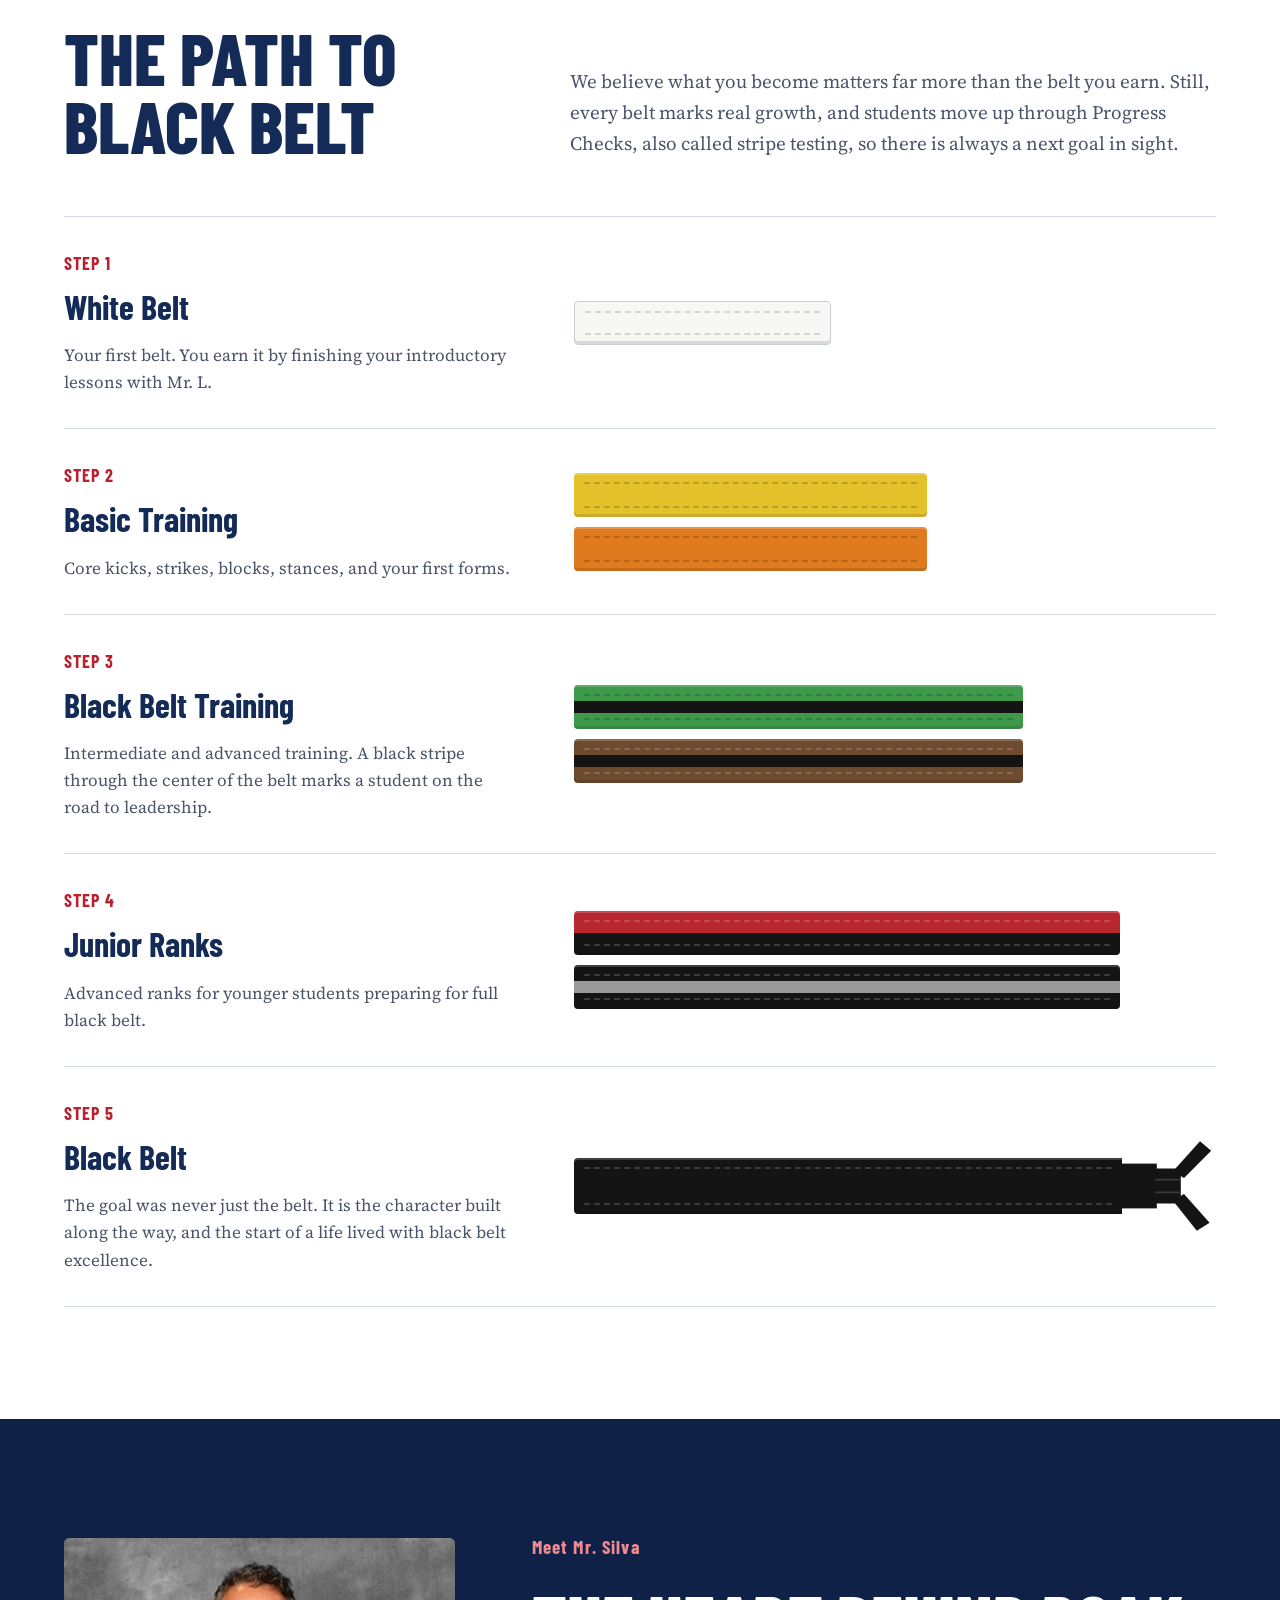
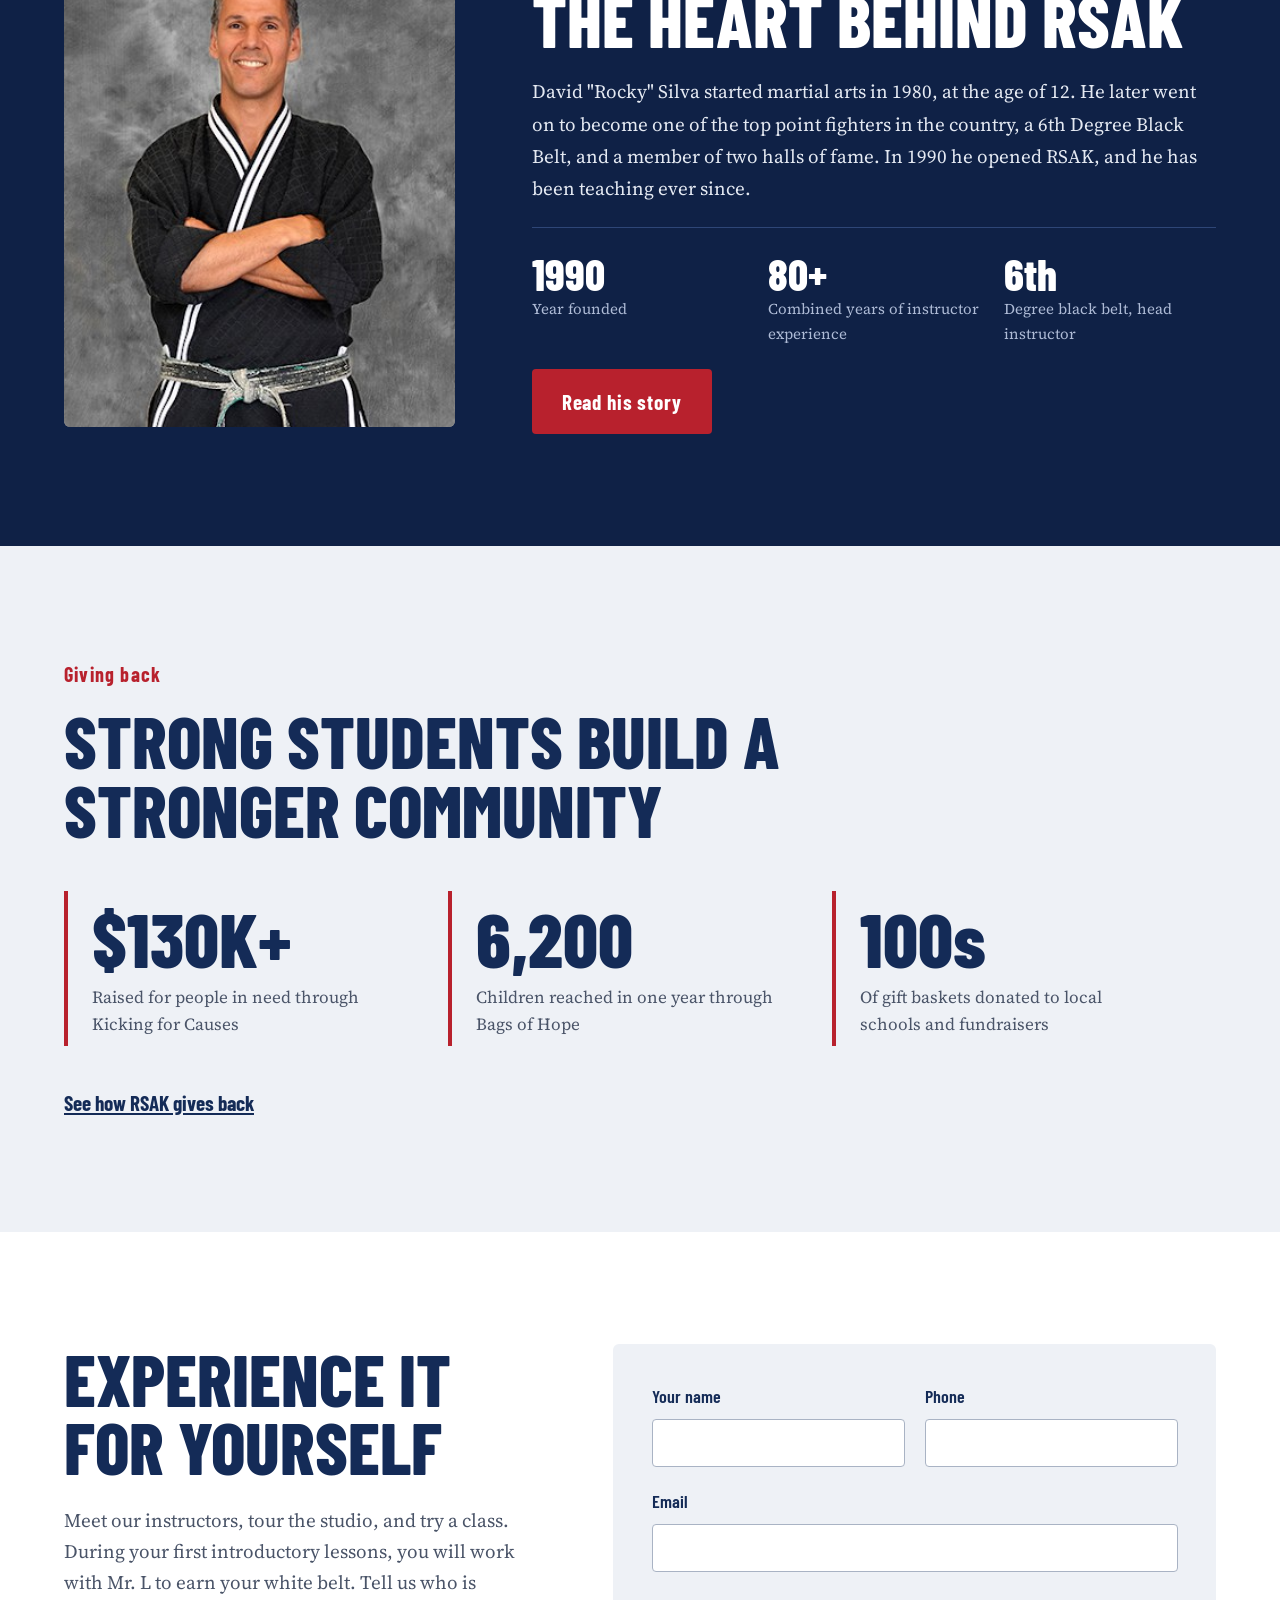
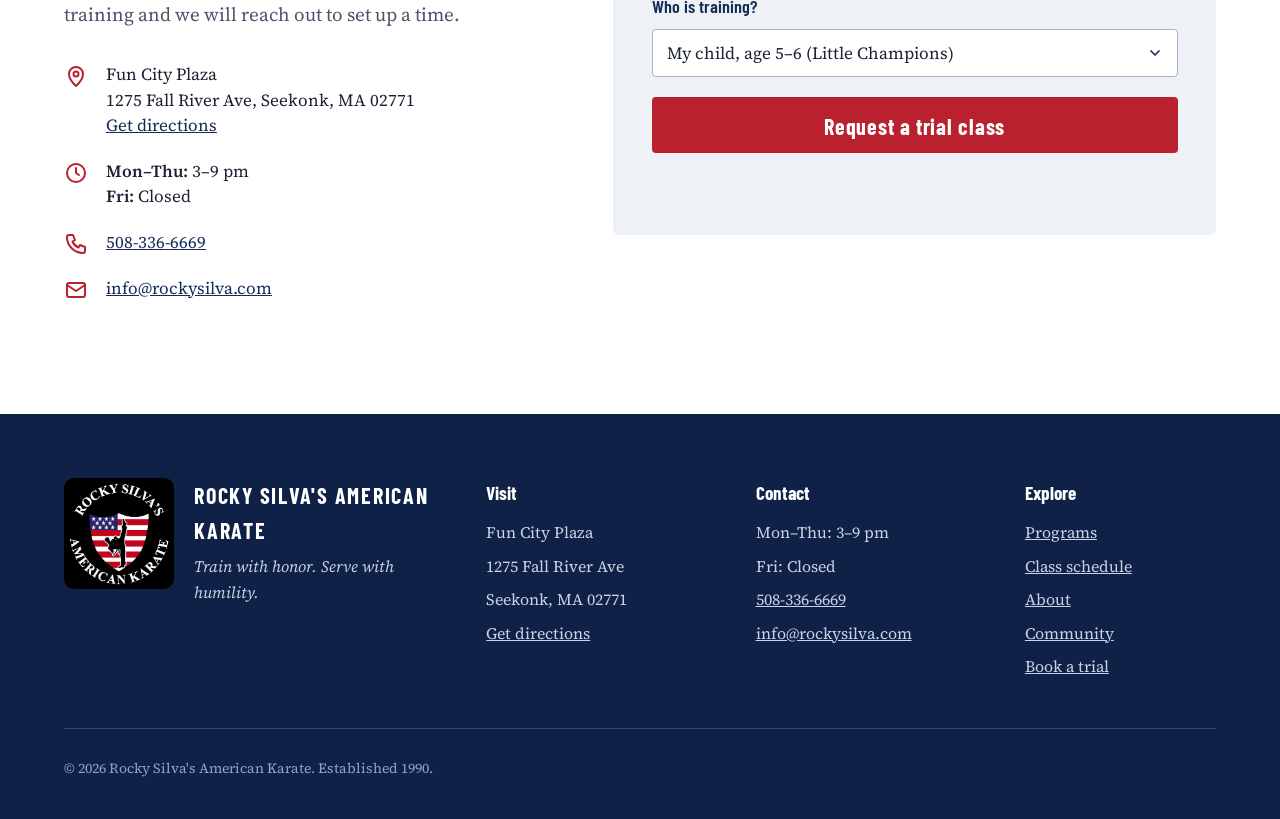
==== commit 39799efe: "Update biography of David 'Rocky' Silva" ====
--- a/index.html
+++ b/index.html
@@ -206,7 +206,7 @@
         <div class="teaser-copy">
           <p class="kicker" style="margin: 0">Meet Mr. Silva</p>
           <h2 class="headline">The heart behind RSAK</h2>
-          <p>David "Rocky" Silva grew up with seven brothers and sisters and started martial arts at age 12. He went on to become one of the top point fighters in the country, a 6th Degree Black Belt, and a member of two halls of fame. In 1990 he opened RSAK, and he has been teaching ever since.</p>
+          <p>David "Rocky" Silva started martial arts in 1980, at the age of 12. He later went on to become one of the top point fighters in the country, a 6th Degree Black Belt, and a member of two halls of fame. In 1990 he opened RSAK, and he has been teaching ever since.</p>
           <div class="facts">
             <div class="fact"><strong>1990</strong><span>Year founded</span></div>
             <div class="fact"><strong>80+</strong><span>Combined years of instructor experience</span></div>
--- a/css/styles.css
+++ b/css/styles.css
@@ -200,13 +200,19 @@
 .hero .lead { color: #E4E9F2; font-size: clamp(18px, 1.6vw, 21px); }
 .hero-actions { display: flex; flex-wrap: wrap; gap: 16px; margin-top: 36px; }
 
-.hero-logo {
-  background: var(--white);
-  border-radius: 8px;
-  padding: 36px 32px;
-  justify-self: center;
-  width: min(380px, 100%);
-}
+.hero-badge { display: flex; flex-direction: column; align-items: center; gap: 24px; justify-self: center; }
+.hero-badge img { width: min(320px, 100%); height: auto; filter: drop-shadow(0 12px 28px rgba(0, 0, 0, 0.35)); }
+.est {
+  display: flex;
+  align-items: center;
+  gap: 14px;
+  font-family: var(--font-display);
+  font-size: 22px;
+  font-weight: 600;
+  letter-spacing: 0.3em;
+  color: var(--soft);
+}
+.est::before, .est::after { content: ""; width: 40px; height: 2px; background: var(--soft); }
 
 .stripes { display: flex; flex-direction: column; }
 .stripes span { height: 6px; background: var(--red); }
@@ -214,7 +220,8 @@
 
 @media (max-width: 900px) {
   .hero .container { grid-template-columns: 1fr; }
-  .hero-logo { order: -1; width: 220px; padding: 20px; }
+  .hero-badge { order: -1; }
+  .hero-badge img { width: 180px; }
 }
 
 /* ---------- Sub-page hero ---------- */
@@ -447,7 +454,7 @@
   margin: 72px 0 0;
   padding: 0;
   display: grid;
-  grid-template-columns: repeat(7, 1fr);
+  grid-template-columns: repeat(8, 1fr);
   border-top: 4px solid var(--navy);
 }
 .timeline li { position: relative; padding: 28px 16px 0 0; }
@@ -462,7 +469,9 @@
   background: var(--white);
   border: 4px solid var(--red);
 }
-.timeline strong { display: block; font-family: var(--font-display); font-size: 40px; font-weight: 800; line-height: 1; color: var(--navy); }
+.timeline strong { display: block; white-space: nowrap; font-family: var(--font-display); font-size: 40px; font-weight: 800; line-height: 1; color: var(--navy); }
+.timeline li:last-child::before { background: var(--red); }
+.timeline li:last-child strong { color: var(--red); }
 .timeline span { display: block; margin-top: 10px; font-size: 16px; line-height: 1.5; color: var(--slate); }
 
 @media (max-width: 1000px) {
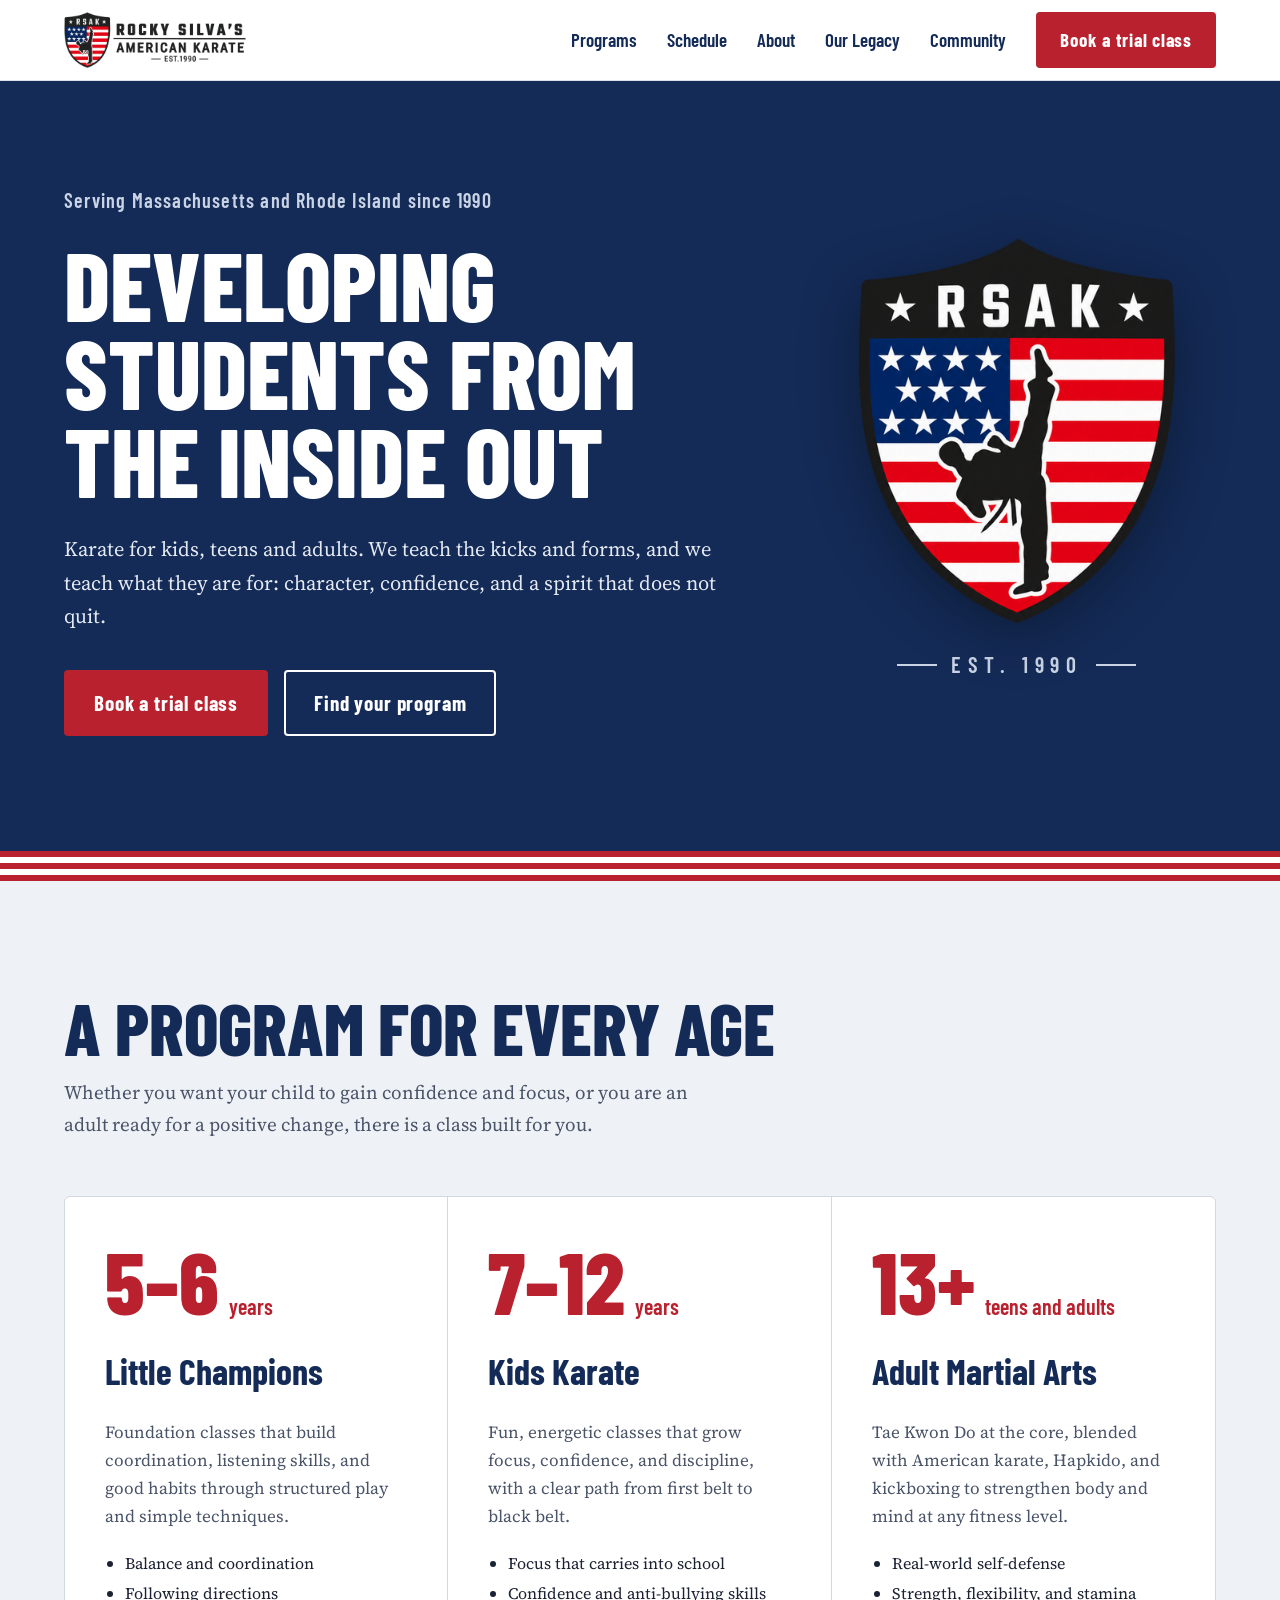
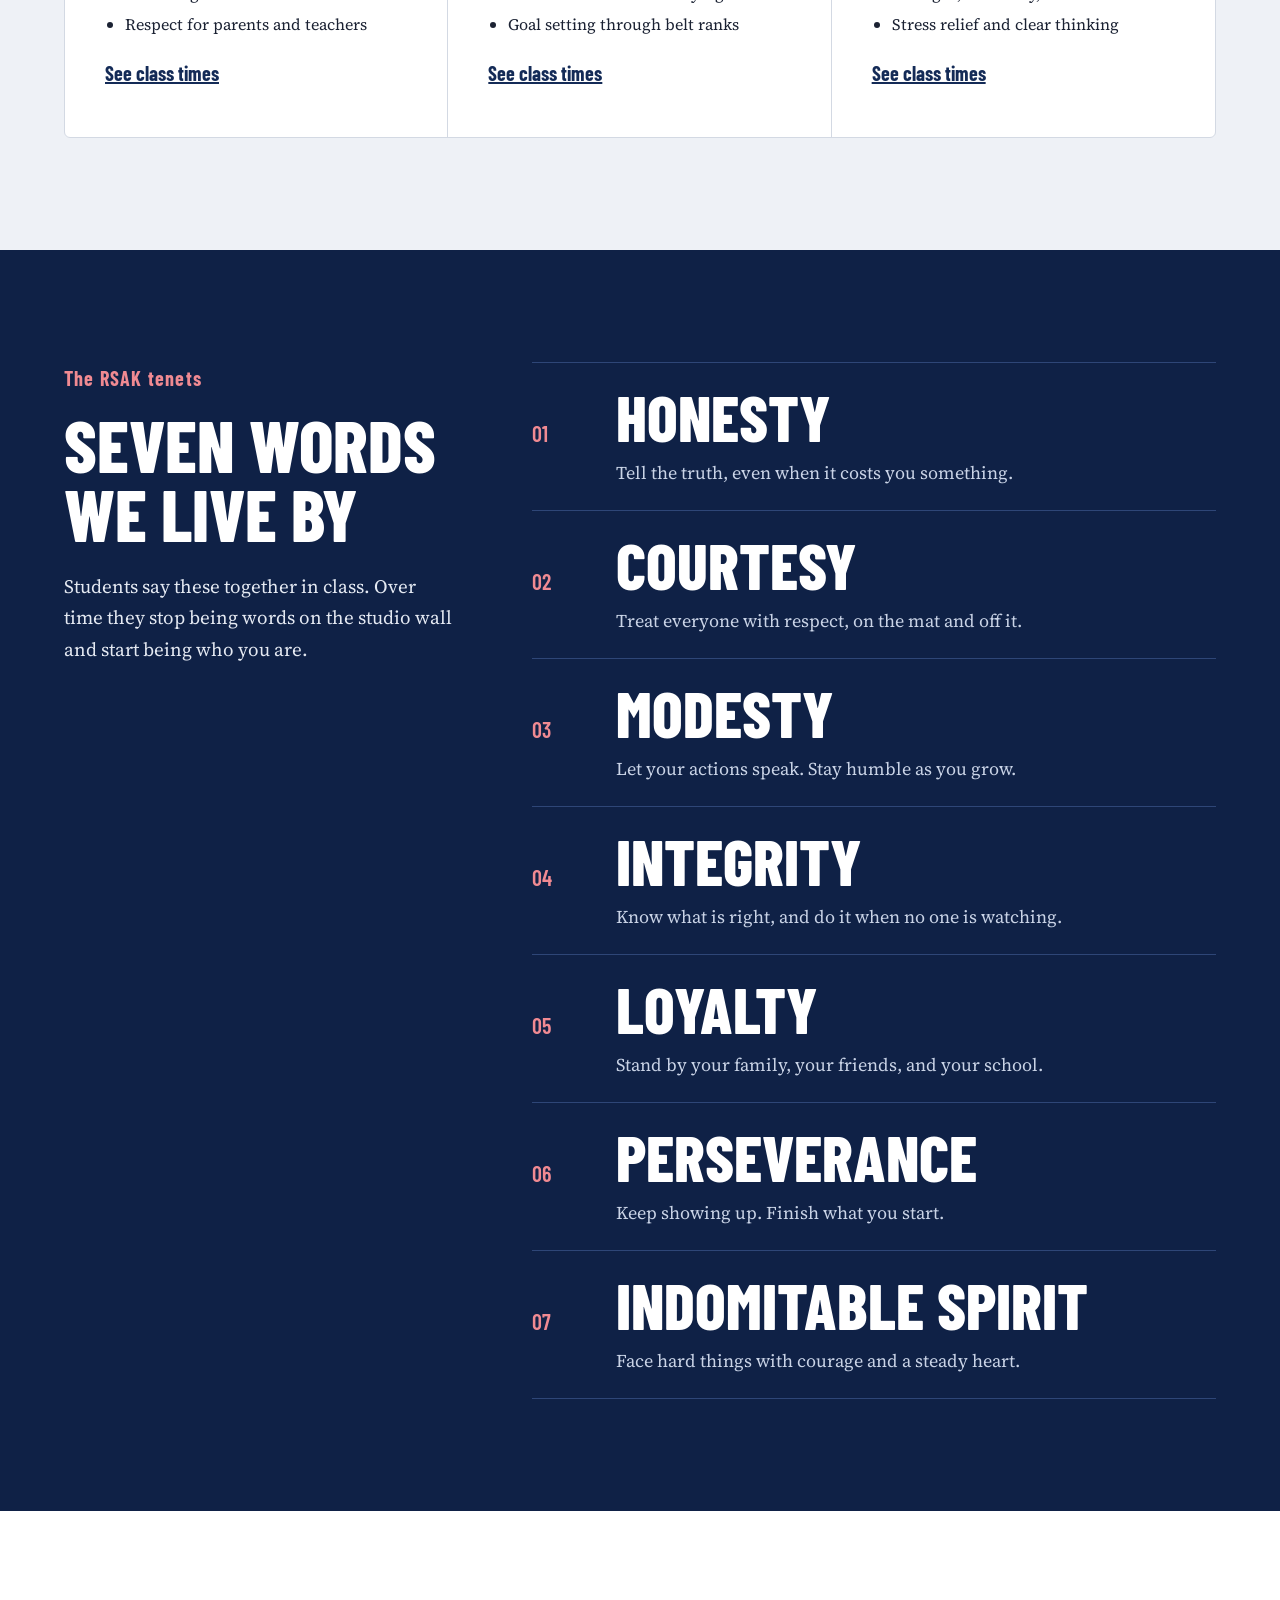
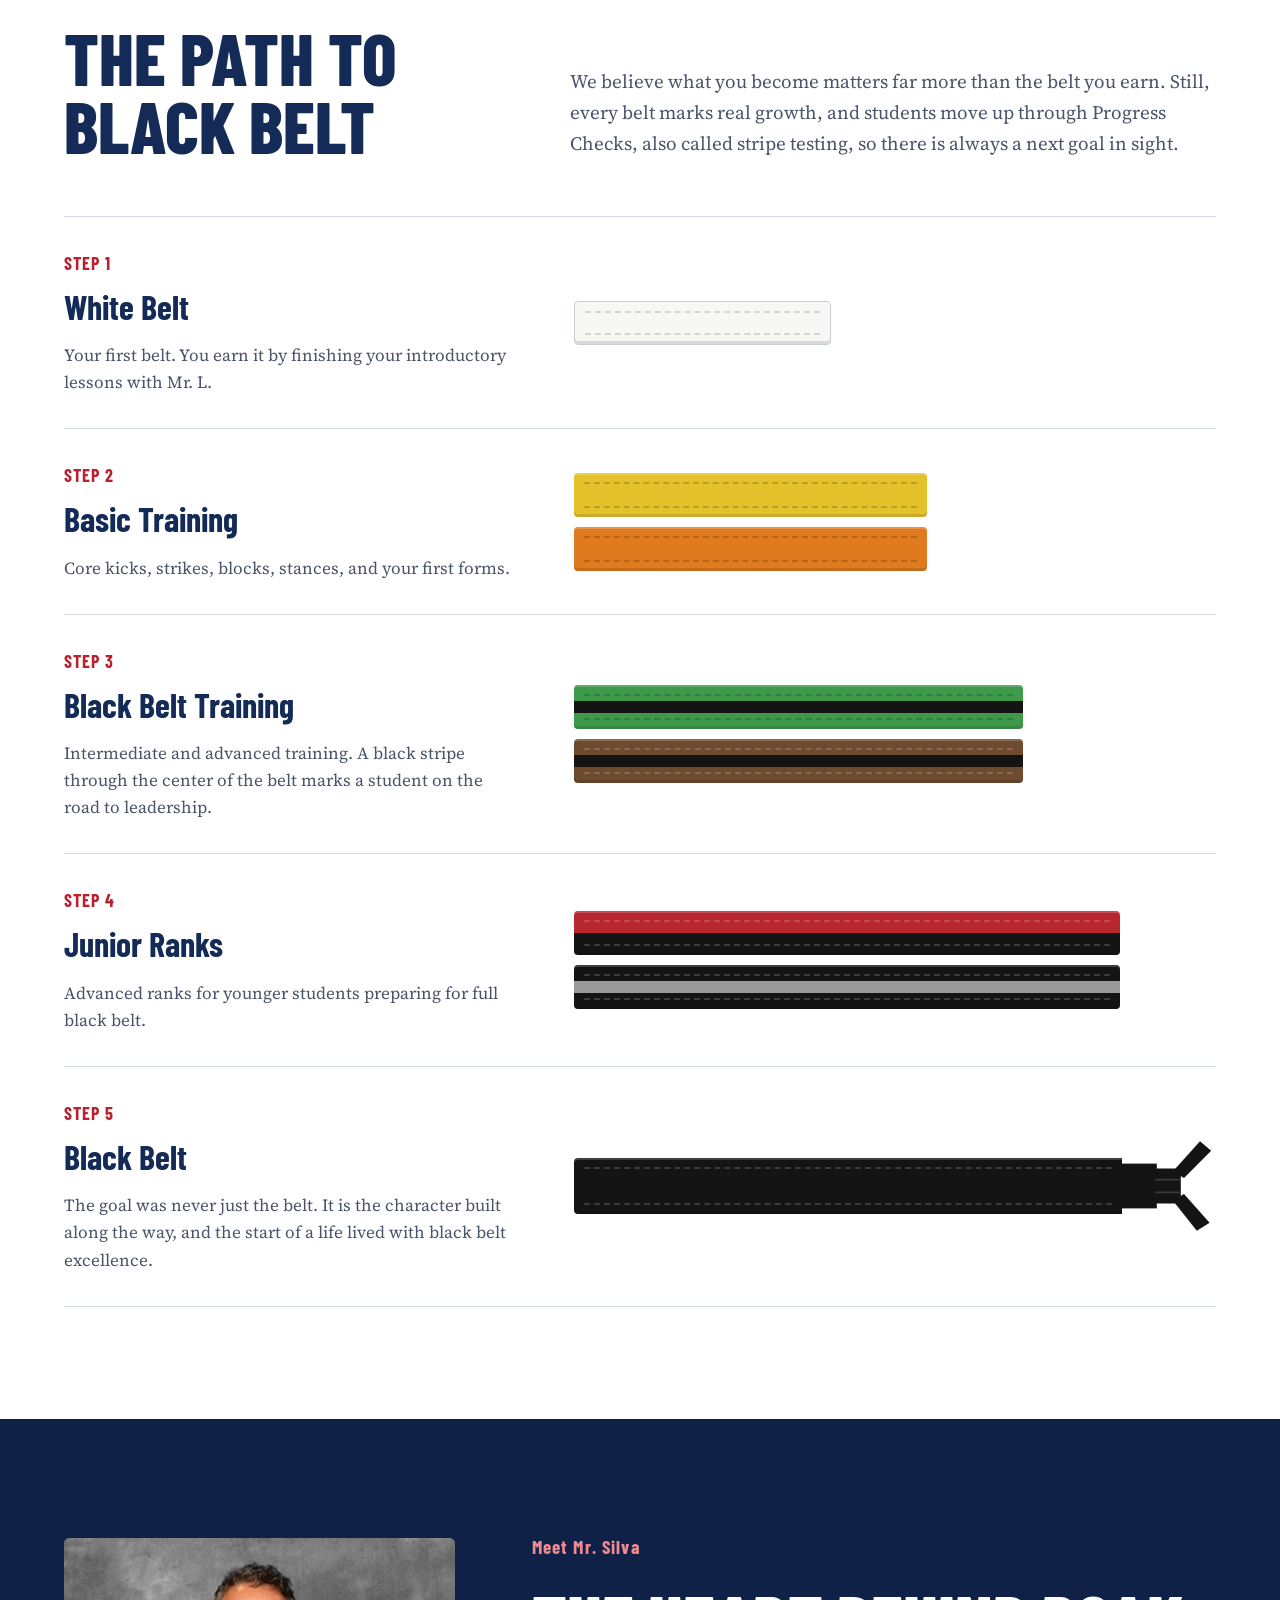
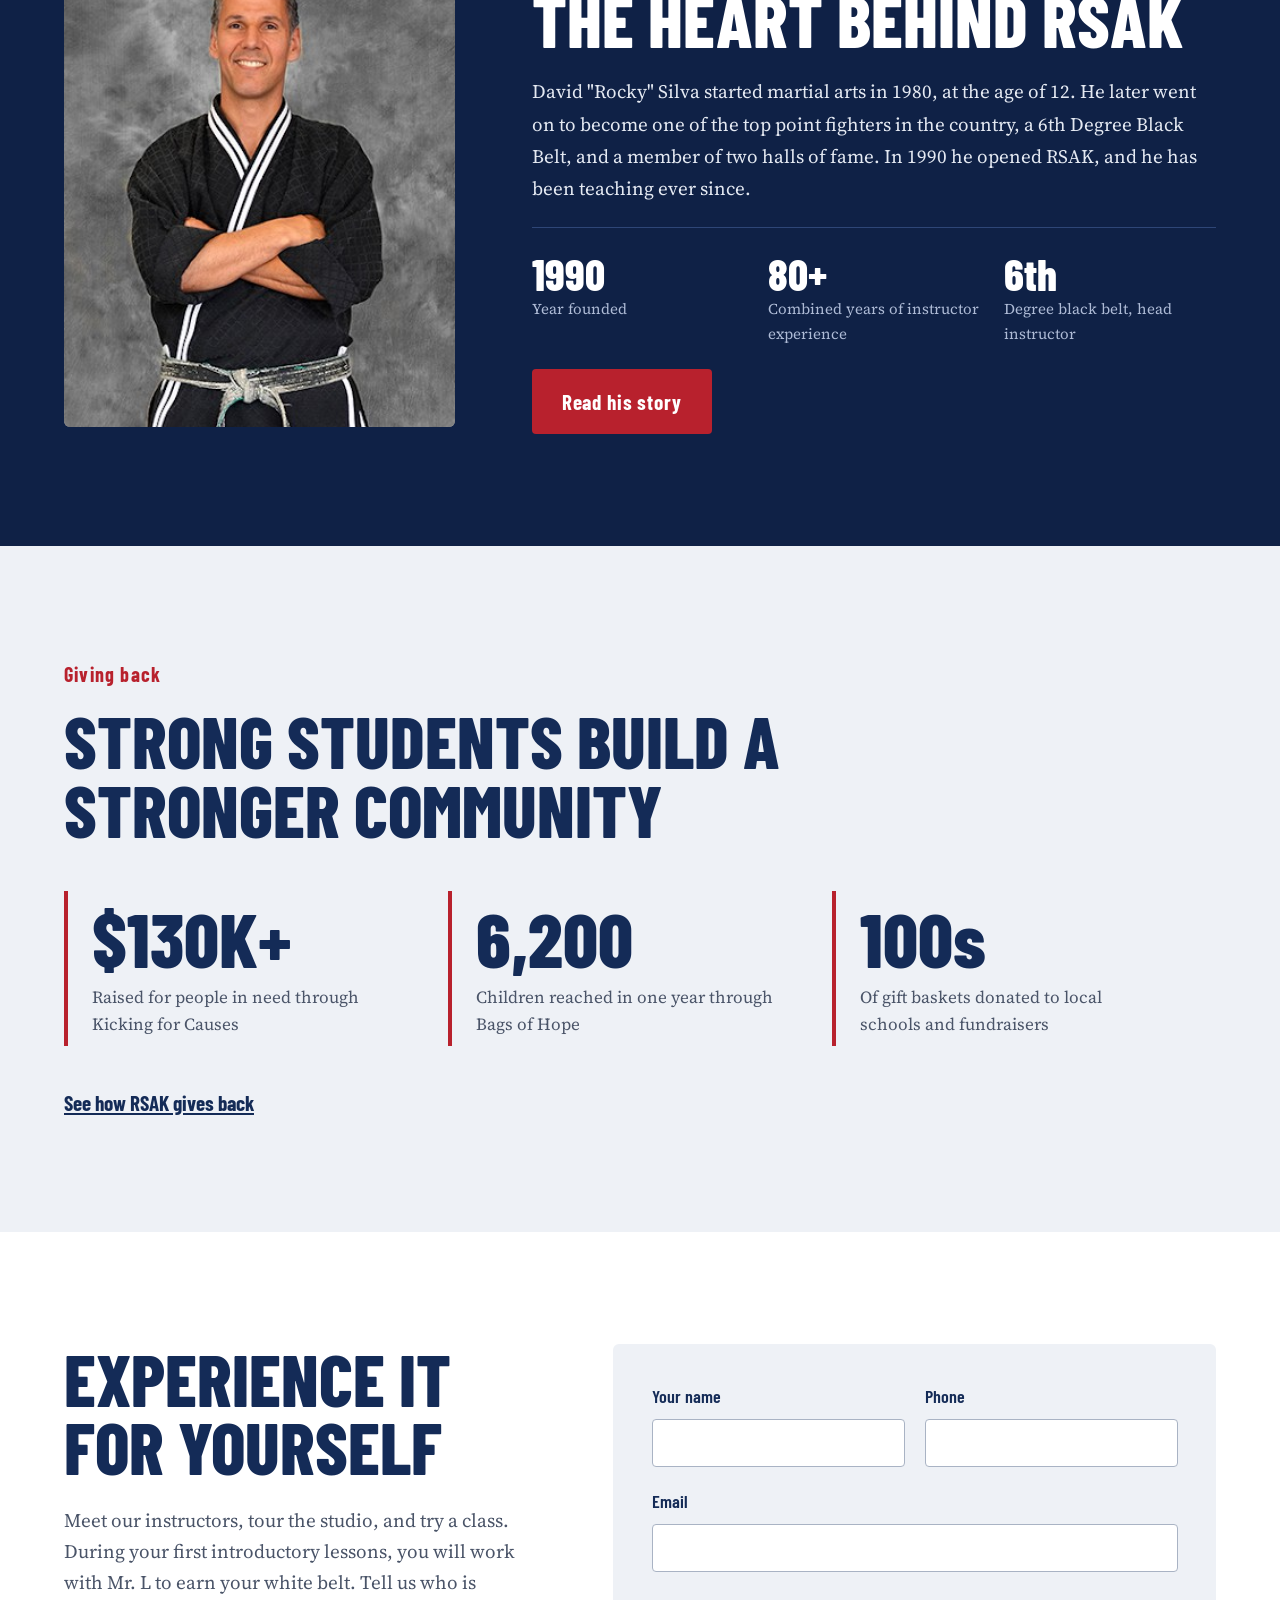
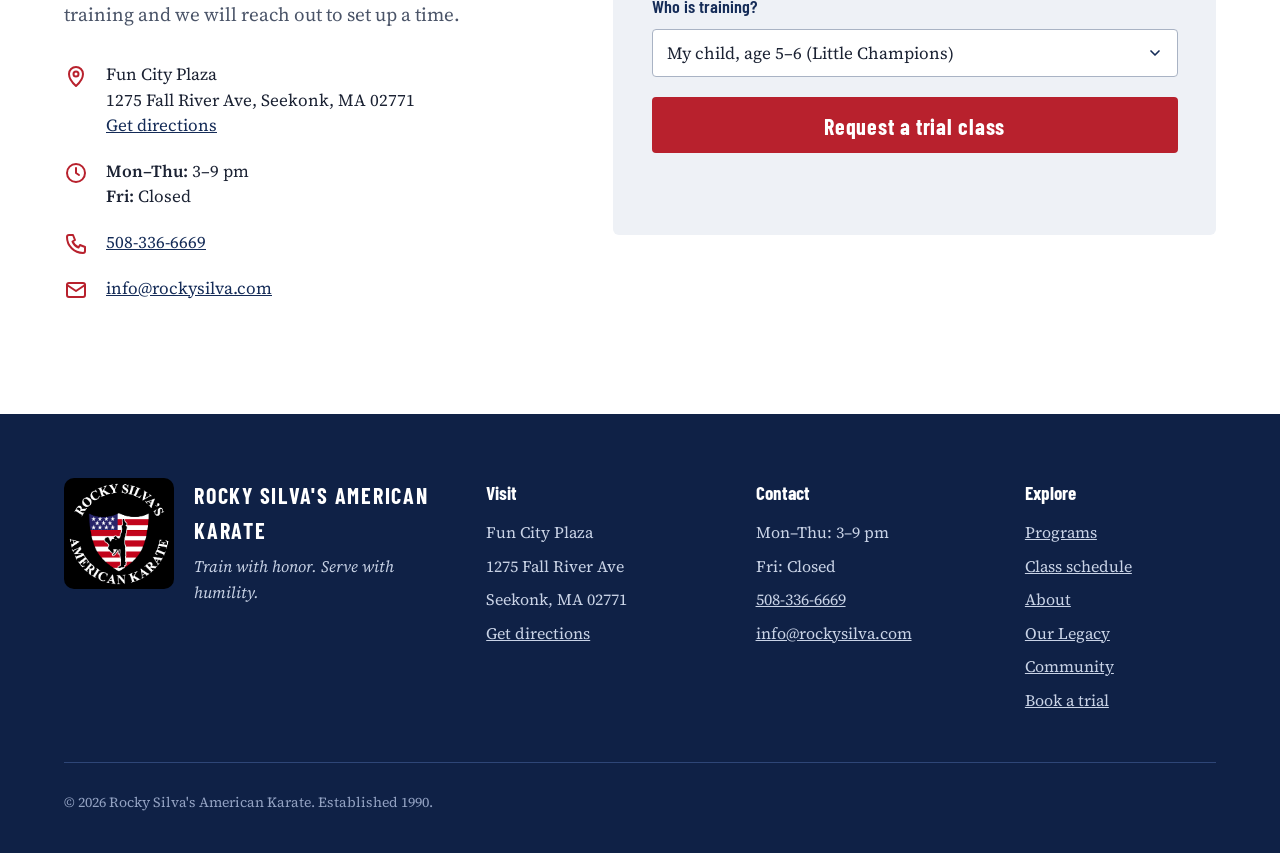
==== commit 217f3534: "Add 'Our Legacy' link to navigation" ====
--- a/index.html
+++ b/index.html
@@ -26,6 +26,7 @@
         <a href="index.html#programs">Programs</a>
         <a href="schedule.html">Schedule</a>
         <a href="about.html">About</a>
+        <a href="legacy.html">Our Legacy</a>
         <a href="community.html">Community</a>
         <a href="index.html#trial" class="btn btn--red">Book a trial class</a>
       </nav>
@@ -305,6 +306,7 @@
           <a href="index.html#programs">Programs</a>
           <a href="schedule.html">Class schedule</a>
           <a href="about.html">About</a>
+          <a href="legacy.html">Our Legacy</a>
           <a href="community.html">Community</a>
           <a href="index.html#trial">Book a trial</a>
         </div>
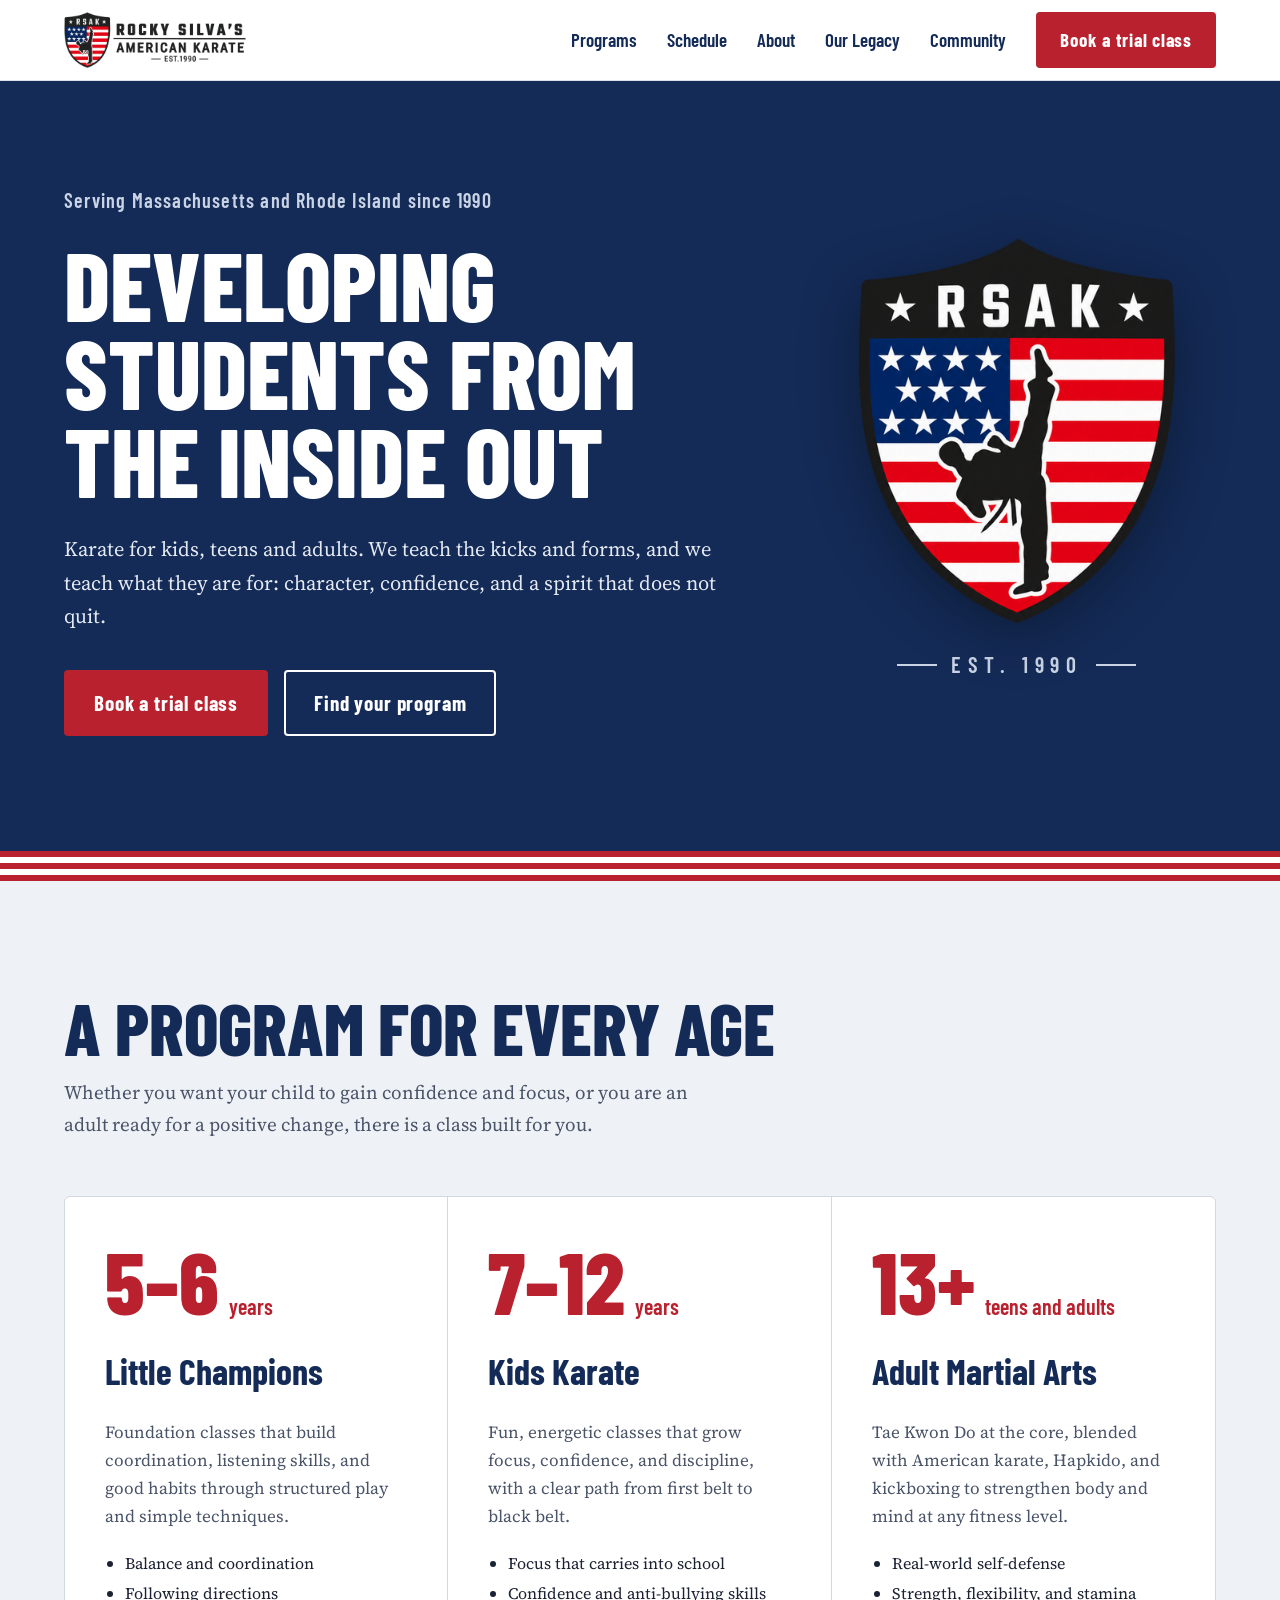
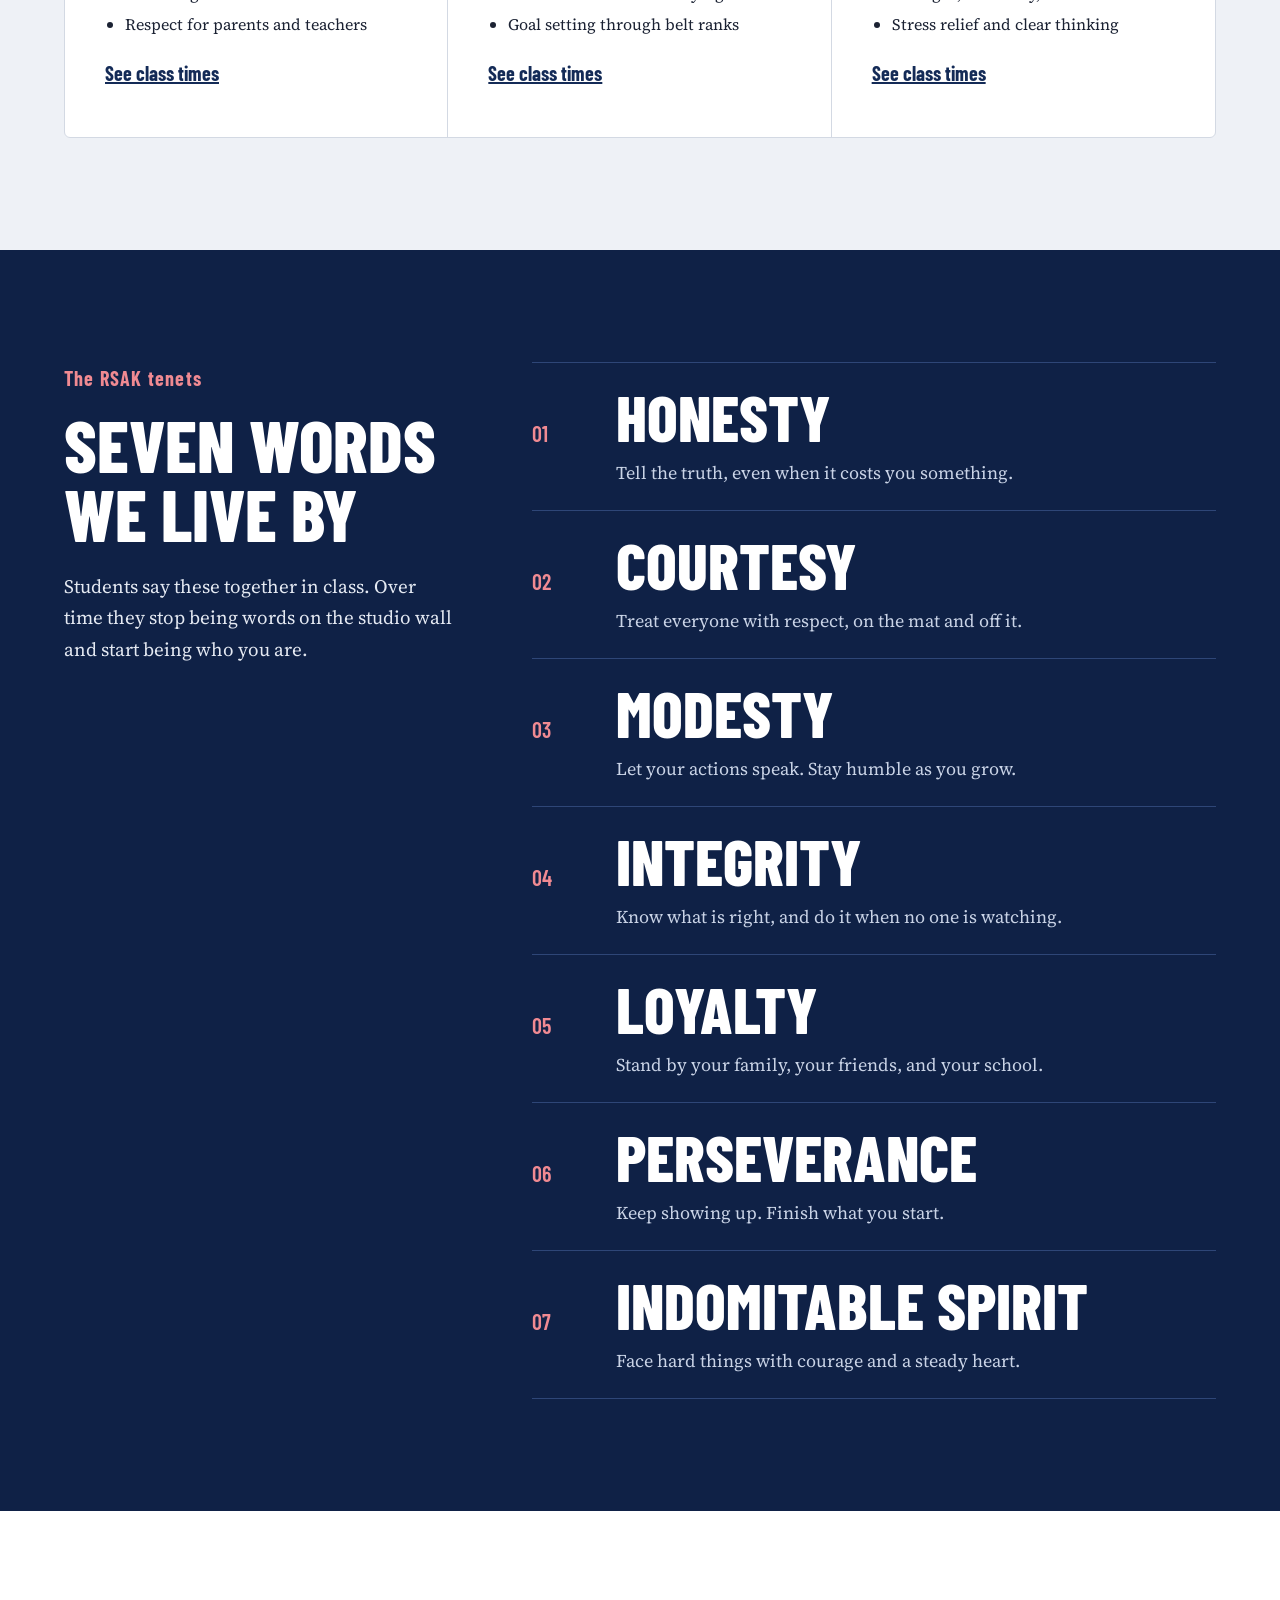
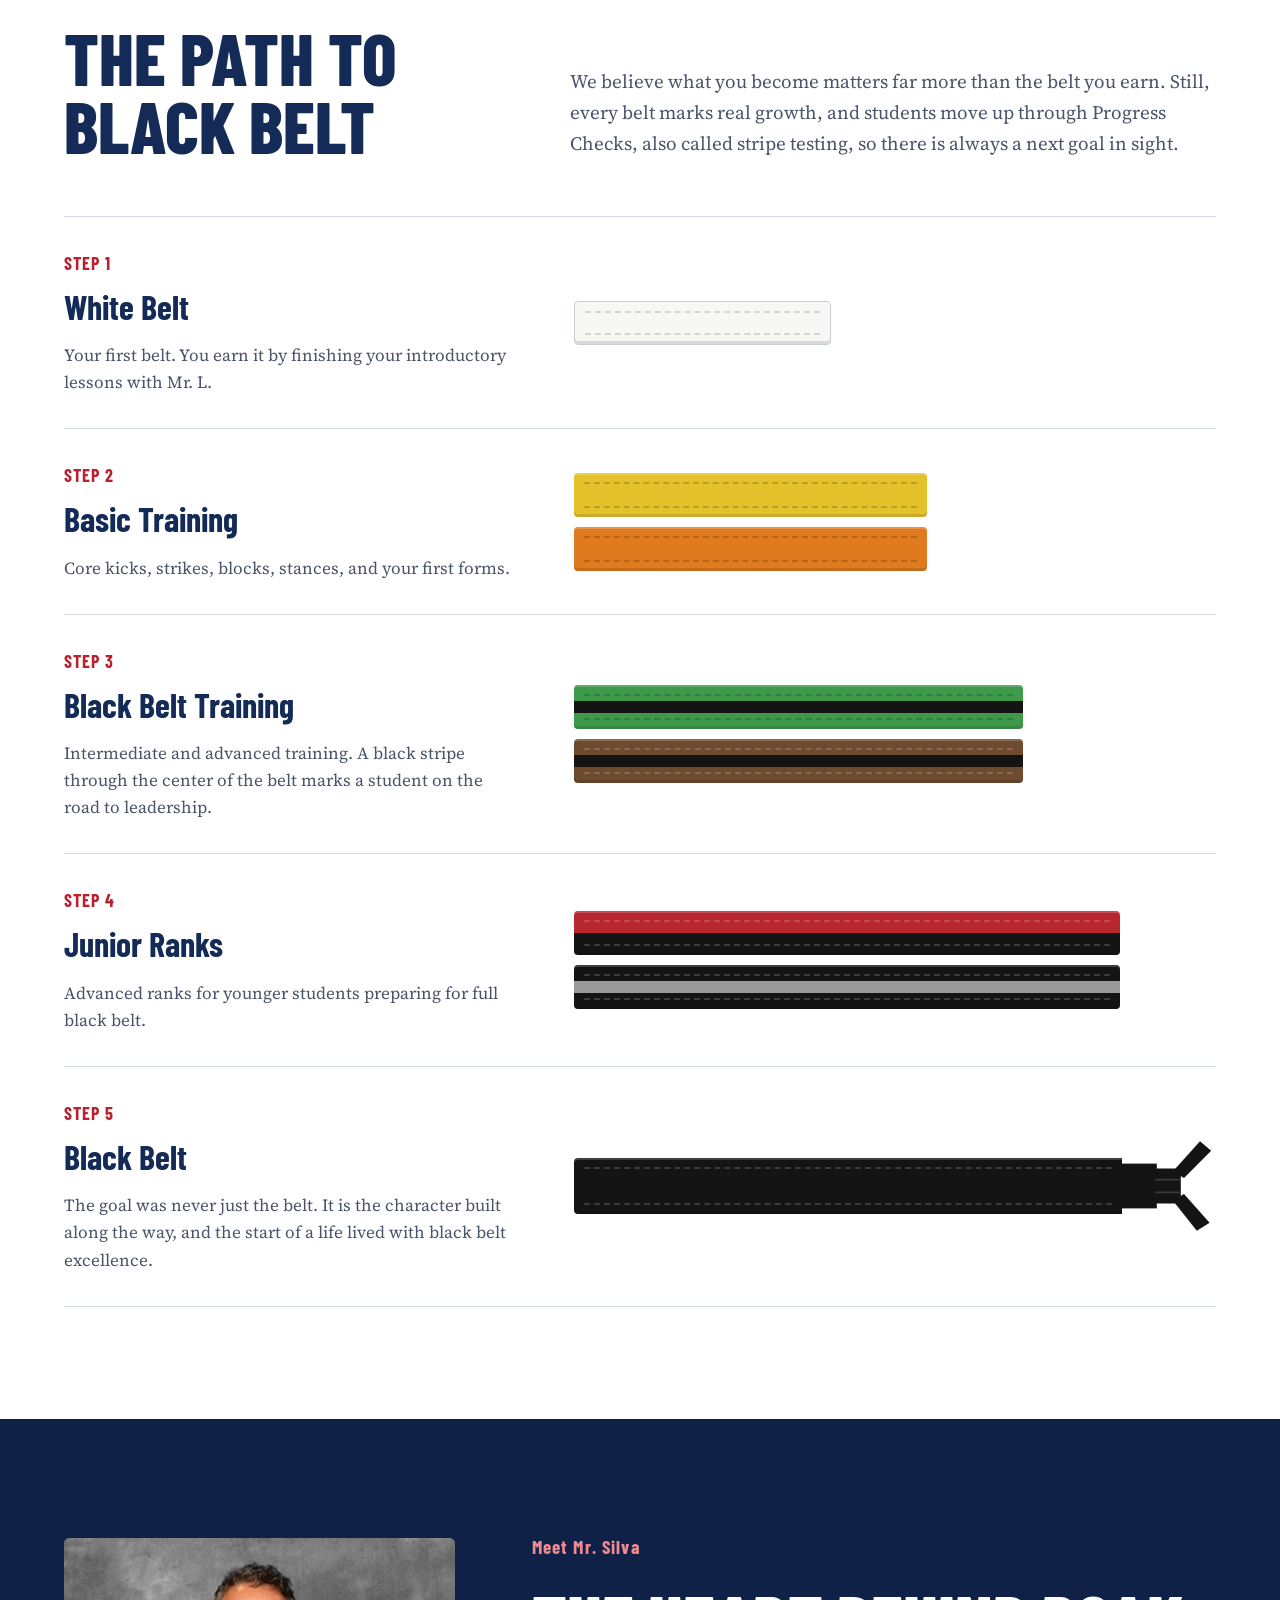
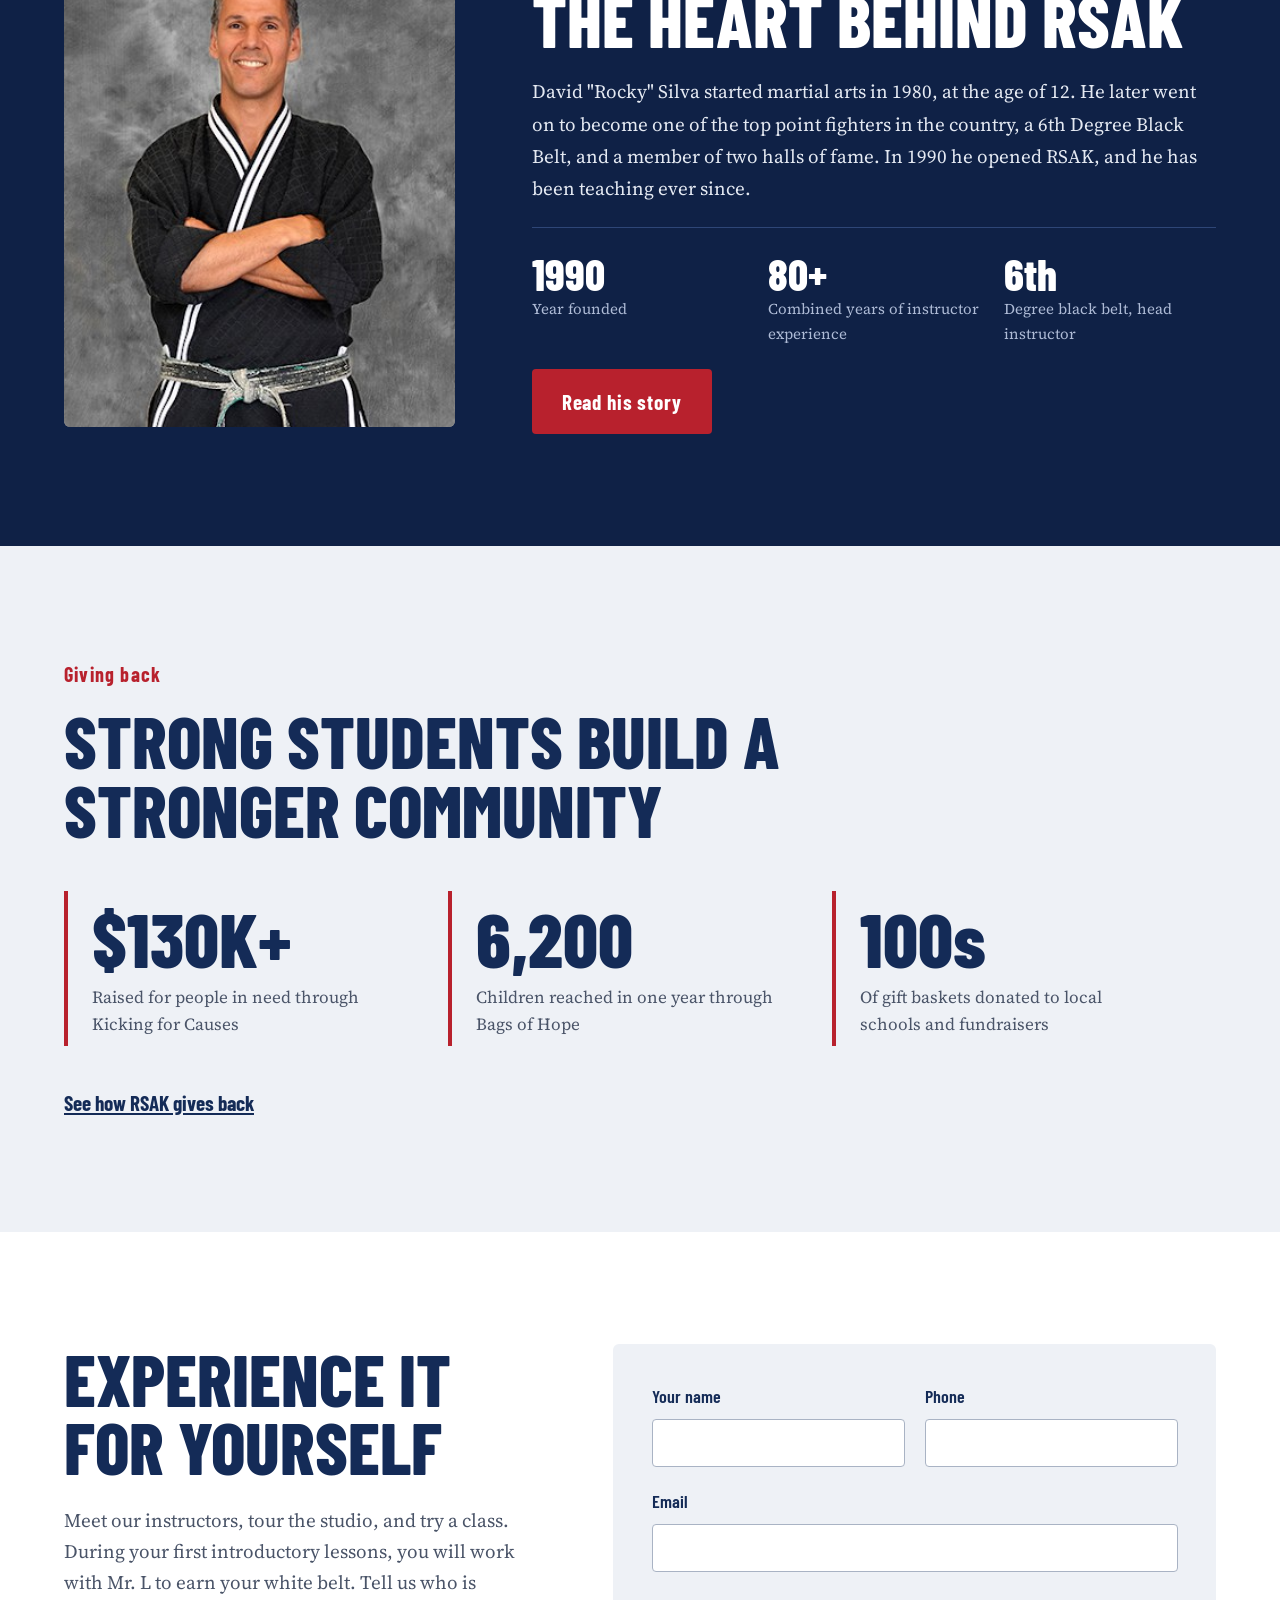
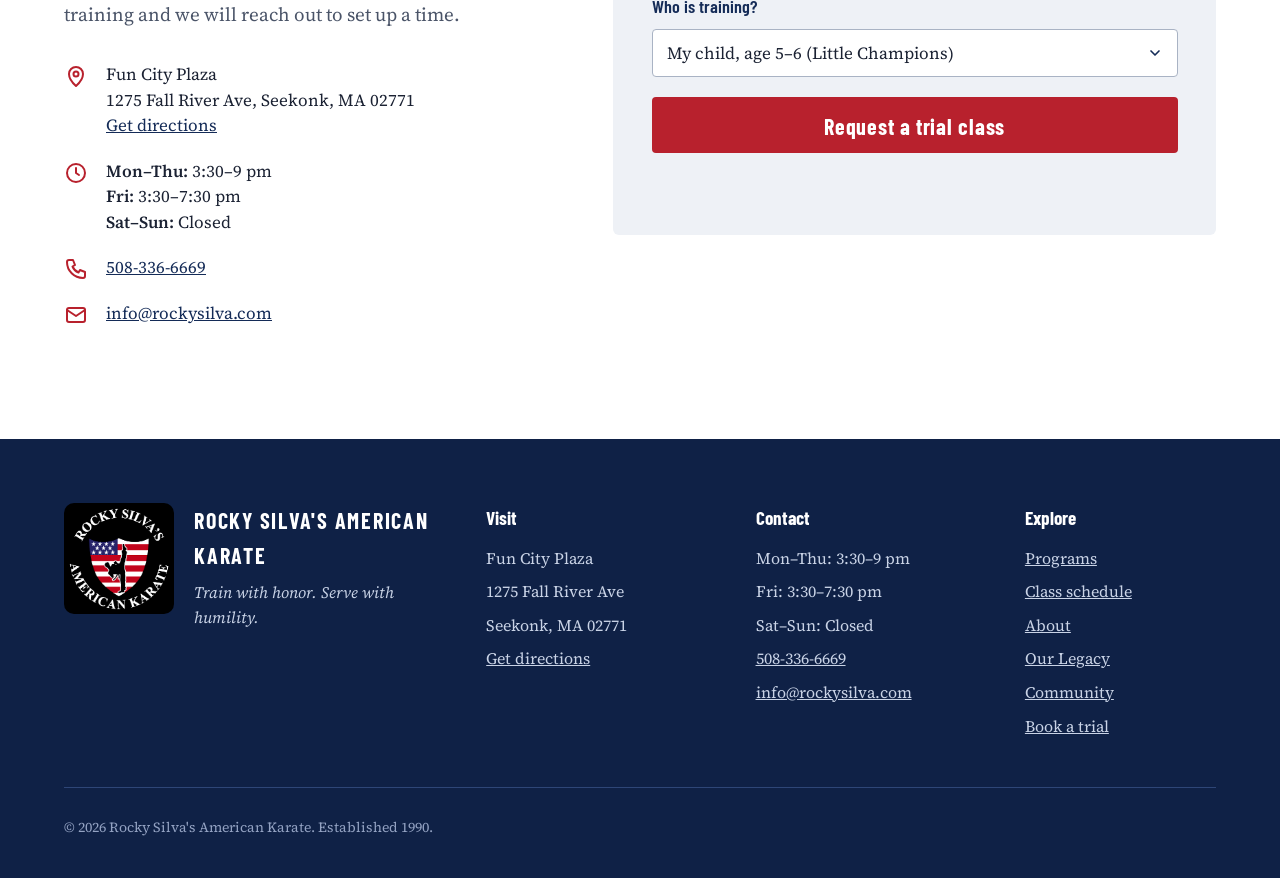
==== commit 71ae8064: "Update contact hours in index.html" ====
--- a/index.html
+++ b/index.html
@@ -240,7 +240,7 @@
           <p class="lead">Meet our instructors, tour the studio, and try a class. During your first introductory lessons, you will work with Mr. L to earn your white belt. Tell us who is training and we will reach out to set up a time.</p>
           <div class="contact-list">
             <div class="contact-item"><svg viewBox="0 0 24 24" fill="none" stroke="currentColor" stroke-width="2" stroke-linecap="round" stroke-linejoin="round" aria-hidden="true"><path d="M12 22s7-6.2 7-12a7 7 0 1 0-14 0c0 5.8 7 12 7 12z"/><circle cx="12" cy="10" r="2.5"/></svg><div>Fun City Plaza<br>1275 Fall River Ave, Seekonk, MA 02771<br><a href="https://www.google.com/maps/search/?api=1&amp;query=1275+Fall+River+Ave+Seekonk+MA+02771" target="_blank" rel="noopener">Get directions</a></div></div>
-            <div class="contact-item"><svg viewBox="0 0 24 24" fill="none" stroke="currentColor" stroke-width="2" stroke-linecap="round" stroke-linejoin="round" aria-hidden="true"><circle cx="12" cy="12" r="9"/><path d="M12 7v5l3 2"/></svg><div><strong>Mon–Thu:</strong> 3–9 pm<br><strong>Fri:</strong> Closed</div></div>
+            <div class="contact-item"><svg viewBox="0 0 24 24" fill="none" stroke="currentColor" stroke-width="2" stroke-linecap="round" stroke-linejoin="round" aria-hidden="true"><circle cx="12" cy="12" r="9"/><path d="M12 7v5l3 2"/></svg><div><strong>Mon–Thu:</strong> 3:30–9 pm<br><strong>Fri:</strong> 3:30–7:30 pm<br><strong>Sat–Sun:</strong> Closed</div></div>
             <div class="contact-item"><svg viewBox="0 0 24 24" fill="none" stroke="currentColor" stroke-width="2" stroke-linecap="round" stroke-linejoin="round" aria-hidden="true"><path d="M5 3h4l2 5-2.5 1.5a11 11 0 0 0 6 6L16 13l5 2v4a2 2 0 0 1-2 2A16 16 0 0 1 3 5a2 2 0 0 1 2-2z"/></svg><div><a href="tel:+15083366669">508-336-6669</a></div></div>
             <div class="contact-item"><svg viewBox="0 0 24 24" fill="none" stroke="currentColor" stroke-width="2" stroke-linecap="round" stroke-linejoin="round" aria-hidden="true"><rect x="3" y="5" width="18" height="14" rx="2"/><path d="M3 7l9 6 9-6"/></svg><div><a href="mailto:info@rockysilva.com">info@rockysilva.com</a></div></div>
           </div>
@@ -296,8 +296,9 @@
         </div>
         <div class="footer-col">
           <h3>Contact</h3>
-          <span>Mon–Thu: 3–9 pm</span>
-          <span>Fri: Closed</span>
+          <span>Mon–Thu: 3:30–9 pm</span>
+          <span>Fri: 3:30–7:30 pm</span>
+          <span>Sat–Sun: Closed</span>
           <a href="tel:+15083366669">508-336-6669</a>
           <a href="mailto:info@rockysilva.com">info@rockysilva.com</a>
         </div>
--- a/css/styles.css
+++ b/css/styles.css
@@ -454,7 +454,8 @@
   margin: 72px 0 0;
   padding: 0;
   display: grid;
-  grid-template-columns: repeat(8, 1fr);
+  grid-auto-flow: column;
+  grid-auto-columns: minmax(0, 1fr);
   border-top: 4px solid var(--navy);
 }
 .timeline li { position: relative; padding: 28px 16px 0 0; }
@@ -469,13 +470,13 @@
   background: var(--white);
   border: 4px solid var(--red);
 }
-.timeline strong { display: block; white-space: nowrap; font-family: var(--font-display); font-size: 40px; font-weight: 800; line-height: 1; color: var(--navy); }
+.timeline strong { display: block; white-space: nowrap; font-family: var(--font-display); font-size: 34px; font-weight: 800; line-height: 1; color: var(--navy); }
 .timeline li:last-child::before { background: var(--red); }
 .timeline li:last-child strong { color: var(--red); }
-.timeline span { display: block; margin-top: 10px; font-size: 16px; line-height: 1.5; color: var(--slate); }
+.timeline span { display: block; margin-top: 10px; font-size: 15px; line-height: 1.5; color: var(--slate); }
 
 @media (max-width: 1000px) {
-  .timeline { grid-template-columns: 1fr; border-top: 0; border-left: 4px solid var(--navy); margin-left: 8px; }
+  .timeline { grid-auto-flow: row; grid-template-columns: 1fr; border-top: 0; border-left: 4px solid var(--navy); margin-left: 8px; }
   .timeline li { padding: 0 0 28px 32px; }
   .timeline li::before { top: 6px; left: -12px; }
 }
@@ -719,3 +720,199 @@
 
 @media (max-width: 1000px) { .footer-top { grid-template-columns: 1fr 1fr; } }
 @media (max-width: 600px) { .footer-top { grid-template-columns: 1fr; } }
+
+/* ---------- Flip counter (time teaching) ---------- */
+.counter-section { text-align: center; }
+.counter-section .headline { margin-bottom: 48px; }
+
+.flip-counter {
+  --h: clamp(56px, 7vw, 104px);
+  --w: calc(var(--h) * 0.68);
+  display: flex;
+  justify-content: center;
+  align-items: flex-start;
+  gap: clamp(8px, 1.2vw, 18px);
+}
+.flip-group { display: flex; flex-direction: column; align-items: center; gap: 12px; }
+.flip-digits { display: flex; gap: 6px; }
+.flip-label {
+  font-family: var(--font-display);
+  font-size: 17px;
+  font-weight: 600;
+  letter-spacing: 0.12em;
+  text-transform: uppercase;
+  color: var(--slate);
+}
+.flip-colon {
+  font-family: var(--font-display);
+  font-size: calc(var(--h) * 0.6);
+  font-weight: 800;
+  line-height: var(--h);
+  color: var(--red);
+}
+
+.flip-digit {
+  position: relative;
+  width: var(--w);
+  height: var(--h);
+  perspective: 400px;
+  font-family: var(--font-display);
+  font-weight: 800;
+  font-size: calc(var(--h) * 0.78);
+  color: var(--white);
+}
+.flip-digit .half {
+  position: absolute;
+  left: 0;
+  right: 0;
+  height: 50%;
+  overflow: hidden;
+  backface-visibility: hidden;
+}
+.flip-digit .half span {
+  position: absolute;
+  left: 0;
+  right: 0;
+  height: var(--h);
+  line-height: var(--h);
+  text-align: center;
+}
+.flip-digit .top { top: 0; background: #1E3A70; border-radius: 6px 6px 0 0; transform-origin: bottom; }
+.flip-digit .bottom { bottom: 0; background: #16305F; border-radius: 0 0 6px 6px; transform-origin: top; }
+.flip-digit .top span { top: 0; }
+.flip-digit .bottom span { bottom: 0; }
+.flip-digit::after {
+  content: "";
+  position: absolute;
+  left: 0;
+  right: 0;
+  top: 50%;
+  height: 2px;
+  margin-top: -1px;
+  background: var(--mist);
+  z-index: 5;
+}
+.flip-digit .flap-top { z-index: 3; animation: flip-top 0.3s ease-in forwards; }
+.flip-digit .flap-bottom { z-index: 3; transform: rotateX(90deg); animation: flip-bottom 0.3s ease-out 0.3s forwards; }
+@keyframes flip-top { to { transform: rotateX(-90deg); } }
+@keyframes flip-bottom { to { transform: rotateX(0deg); } }
+
+@media (max-width: 700px) {
+  .flip-counter { --h: 60px; display: grid; grid-template-columns: repeat(3, auto); justify-content: center; row-gap: 28px; column-gap: 20px; }
+  .flip-colon { display: none; }
+}
+
+/* ---------- Black belt count-up ---------- */
+.bb-count {
+  display: flex;
+  flex-direction: column;
+  align-items: center;
+  margin-top: 72px;
+  padding-top: 56px;
+  border-top: 1px solid var(--border);
+}
+.bb-count .beltbar { width: min(240px, 60%); }
+.bb-number {
+  margin: 20px 0 4px;
+  font-family: var(--font-display);
+  font-size: clamp(80px, 11vw, 144px);
+  font-weight: 800;
+  line-height: 1;
+  color: var(--navy);
+  font-variant-numeric: tabular-nums;
+}
+.bb-label {
+  margin: 0;
+  font-family: var(--font-display);
+  font-size: 22px;
+  font-weight: 600;
+  letter-spacing: 0.08em;
+  text-transform: uppercase;
+  color: var(--red);
+}
+
+/* ---------- Wall of Fame ---------- */
+.wall-head { display: flex; justify-content: space-between; align-items: flex-end; gap: 32px; flex-wrap: wrap; margin-bottom: 40px; }
+.wall-head .lead { margin-top: 16px; }
+
+.wall-search { display: flex; flex-direction: column; gap: 8px; min-width: min(320px, 100%); }
+.wall-search label { font-family: var(--font-display); font-size: 18px; font-weight: 600; color: var(--soft); }
+.wall-search input {
+  height: 50px;
+  padding: 0 16px;
+  border: 1px solid var(--navy-line);
+  border-radius: 4px;
+  background: #16305F;
+  color: var(--white);
+  font-family: var(--font-body);
+  font-size: 17px;
+}
+.wall-search input::placeholder { color: #8FA0C2; }
+
+.wall {
+  list-style: none;
+  margin: 0;
+  padding: 0;
+  display: grid;
+  grid-template-columns: repeat(4, minmax(0, 1fr));
+  column-gap: 32px;
+  border-top: 4px solid var(--red);
+}
+.wall li {
+  display: flex;
+  align-items: baseline;
+  gap: 14px;
+  padding: 14px 0;
+  border-bottom: 1px solid var(--navy-line);
+}
+.wall-num {
+  flex-shrink: 0;
+  width: 3ch;
+  font-family: var(--font-display);
+  font-size: 18px;
+  font-weight: 700;
+  color: #F08A92;
+  font-variant-numeric: tabular-nums;
+}
+.wall-name {
+  font-family: var(--font-display);
+  font-size: 22px;
+  font-weight: 600;
+  color: var(--white);
+  overflow-wrap: anywhere;
+}
+.wall li.is-hidden { display: none; }
+.wall-empty { margin: 24px 0 0; font-size: 18px; color: var(--soft); }
+
+@media (max-width: 1100px) { .wall { grid-template-columns: repeat(3, minmax(0, 1fr)); } }
+@media (max-width: 800px) { .wall { grid-template-columns: repeat(2, minmax(0, 1fr)); } }
+@media (max-width: 500px) { .wall { grid-template-columns: minmax(0, 1fr); } }
+
+/* ---------- Tied belt above the black belt count ---------- */
+.belt-tied { position: relative; width: min(240px, 60%); margin-bottom: 44px; }
+.belt-tied .beltbar { width: 100%; }
+.belt-knot {
+  position: absolute;
+  left: 50%;
+  top: -6px;
+  width: 40px;
+  height: 56px;
+  margin-left: -20px;
+  background: #141414;
+  border: 1px solid #2E2E2E;
+  border-radius: 6px;
+  z-index: 3;
+}
+.belt-knot::before,
+.belt-knot::after {
+  content: "";
+  position: absolute;
+  top: 44px;
+  width: 20px;
+  height: 46px;
+  background: #141414;
+  border-radius: 0 0 3px 3px;
+  transform-origin: top center;
+}
+.belt-knot::before { left: -4px; transform: rotate(18deg); }
+.belt-knot::after { right: -4px; transform: rotate(-18deg); }
